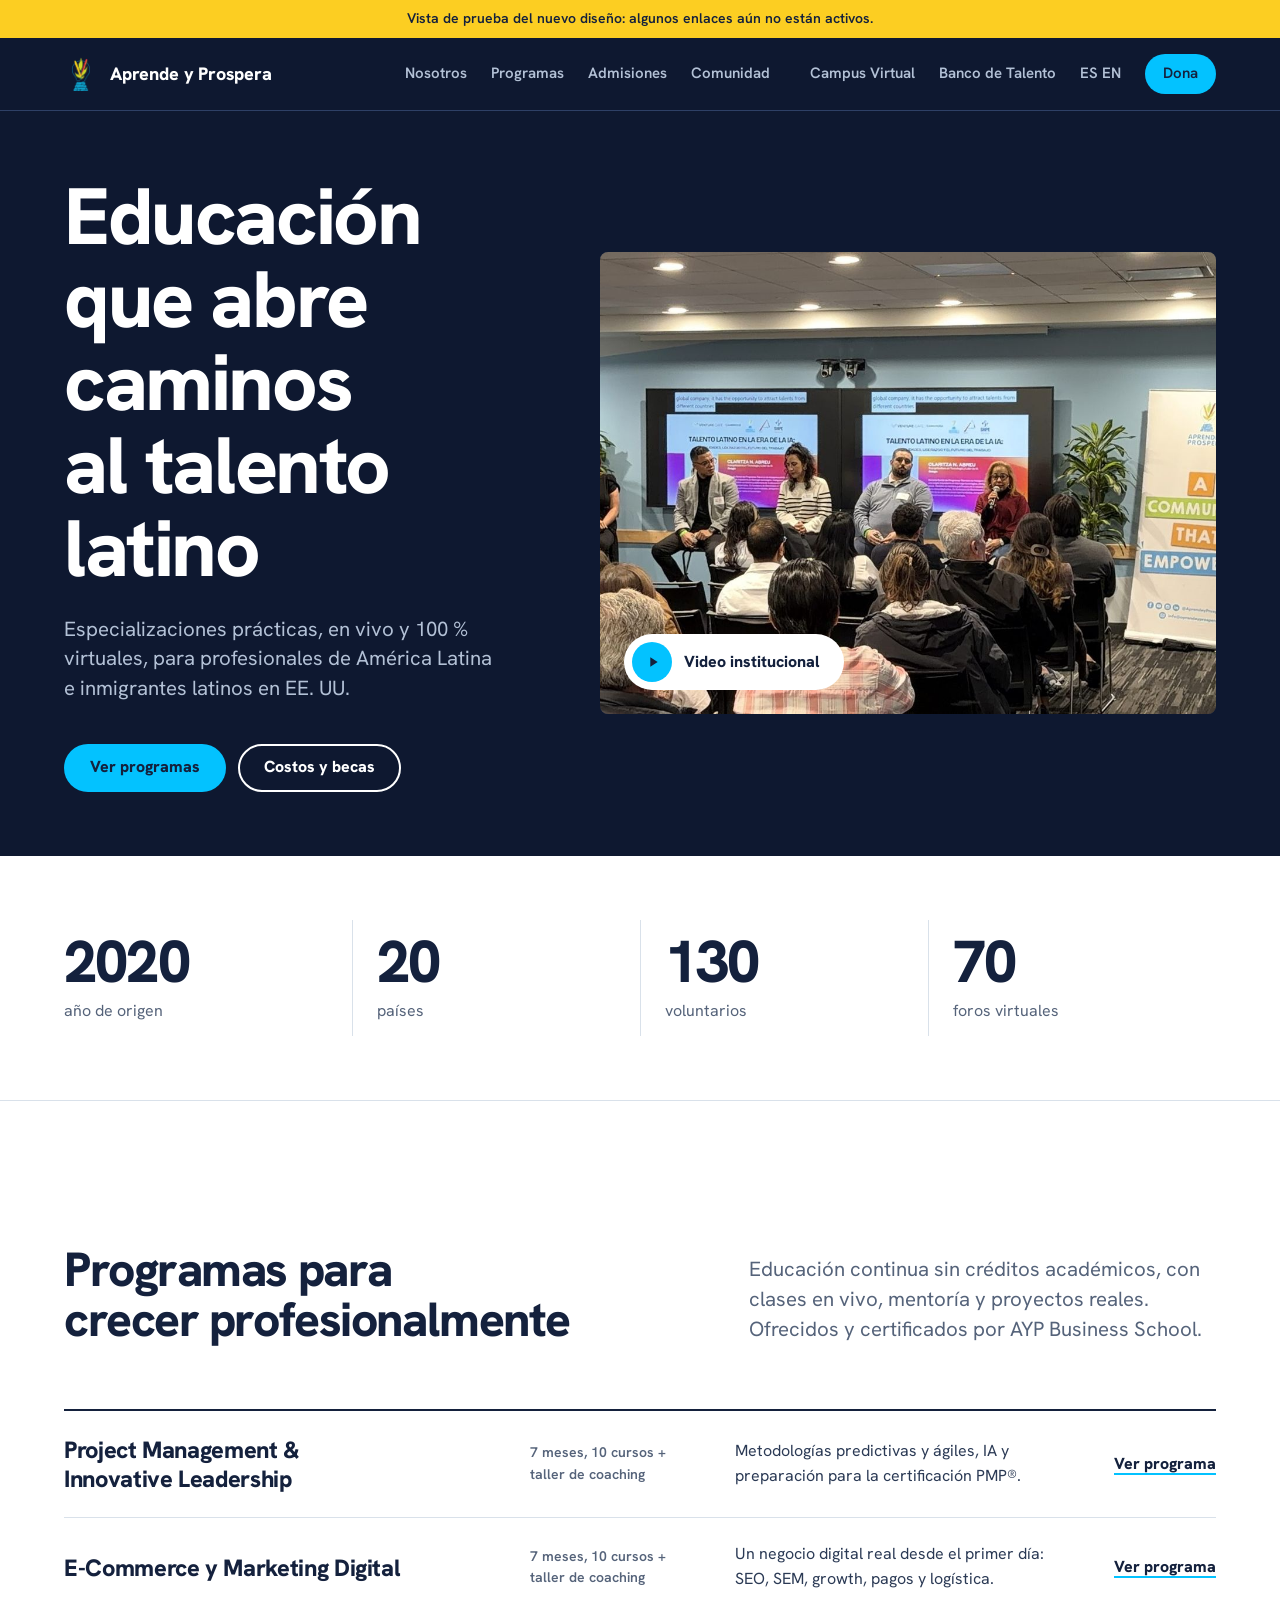
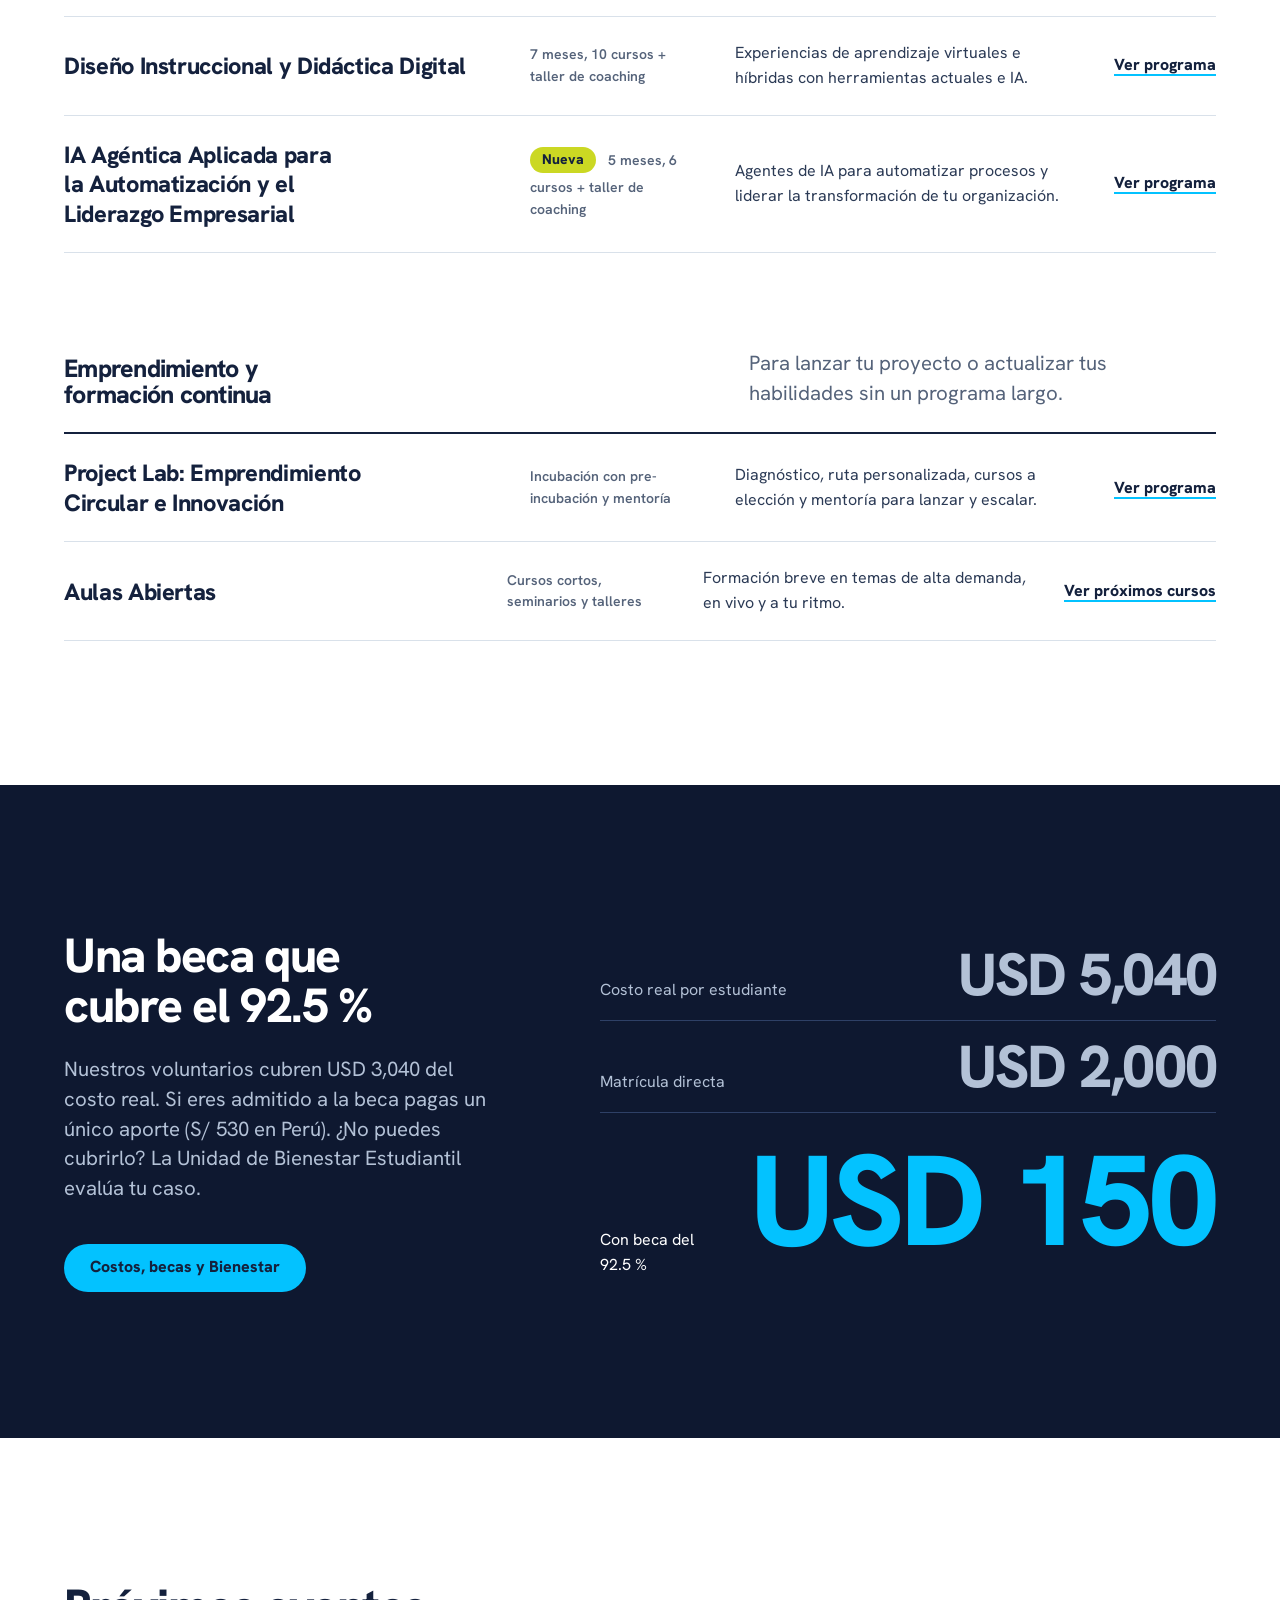
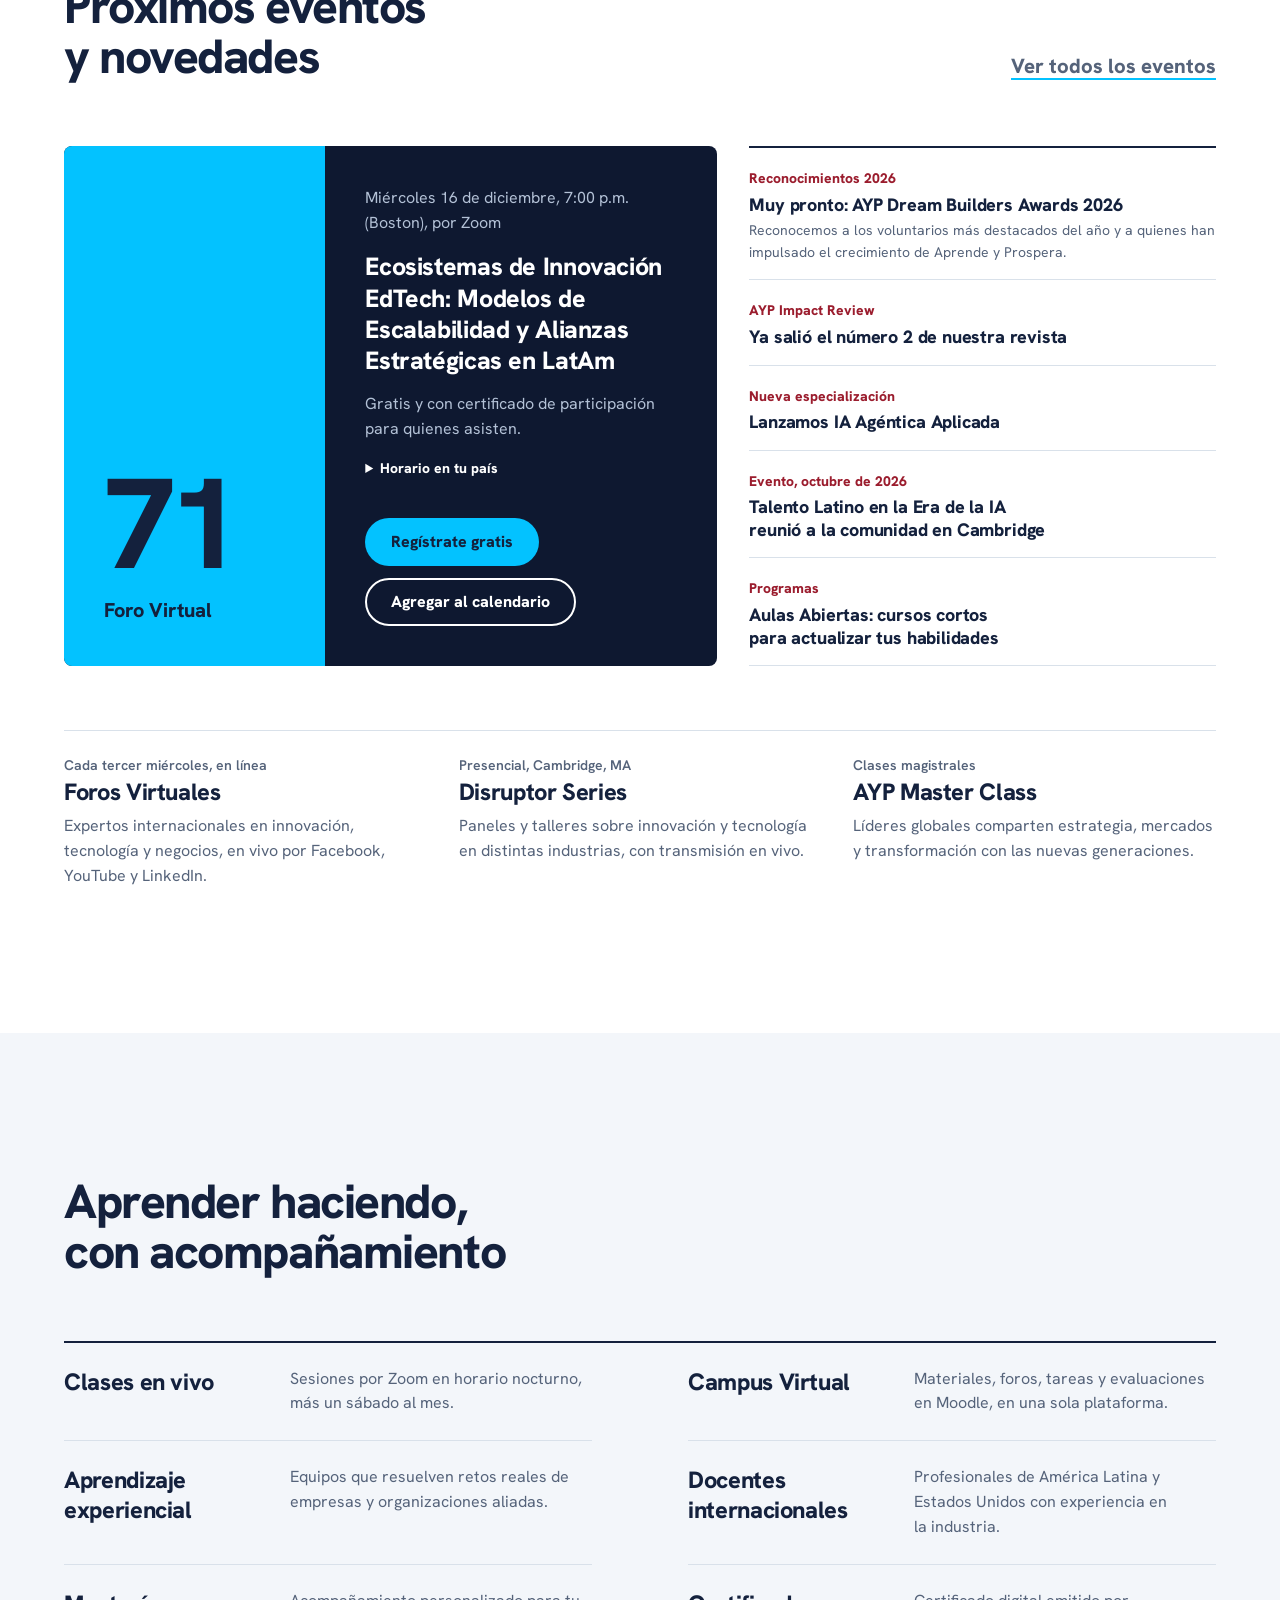
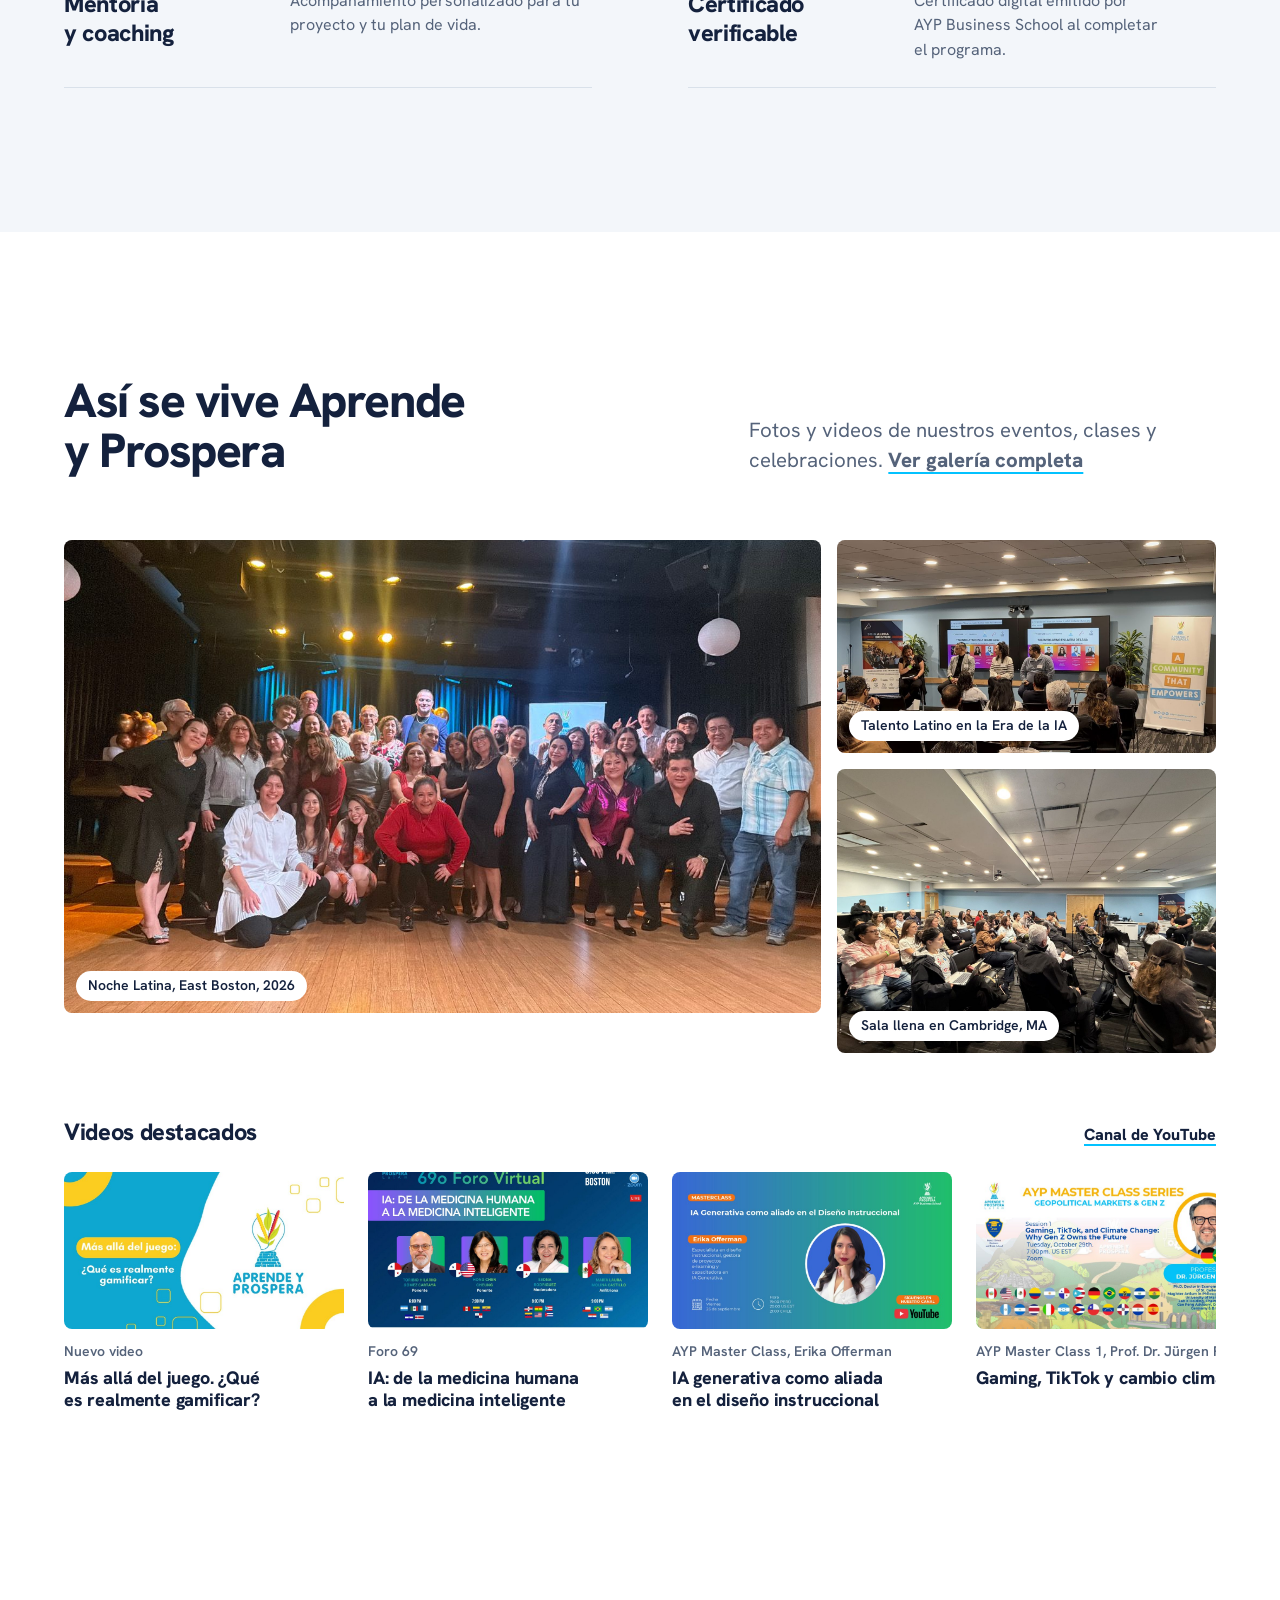
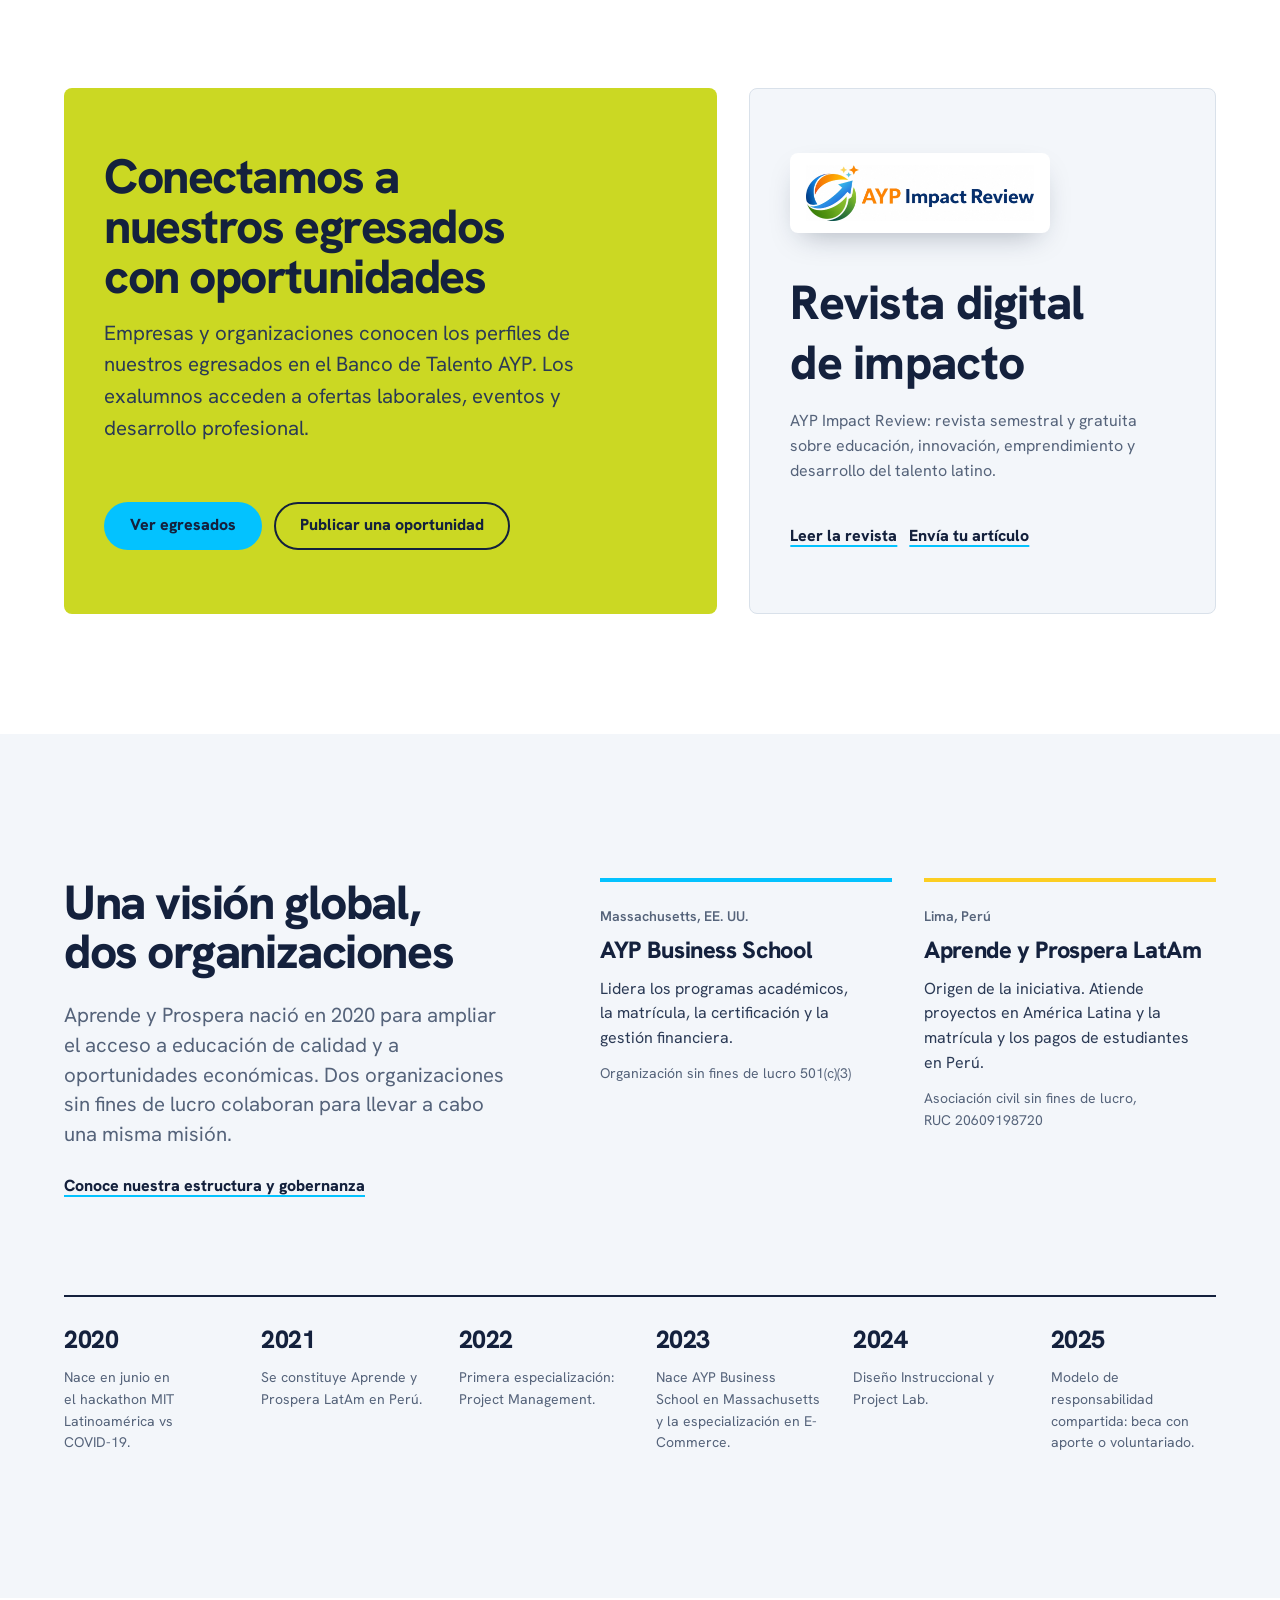
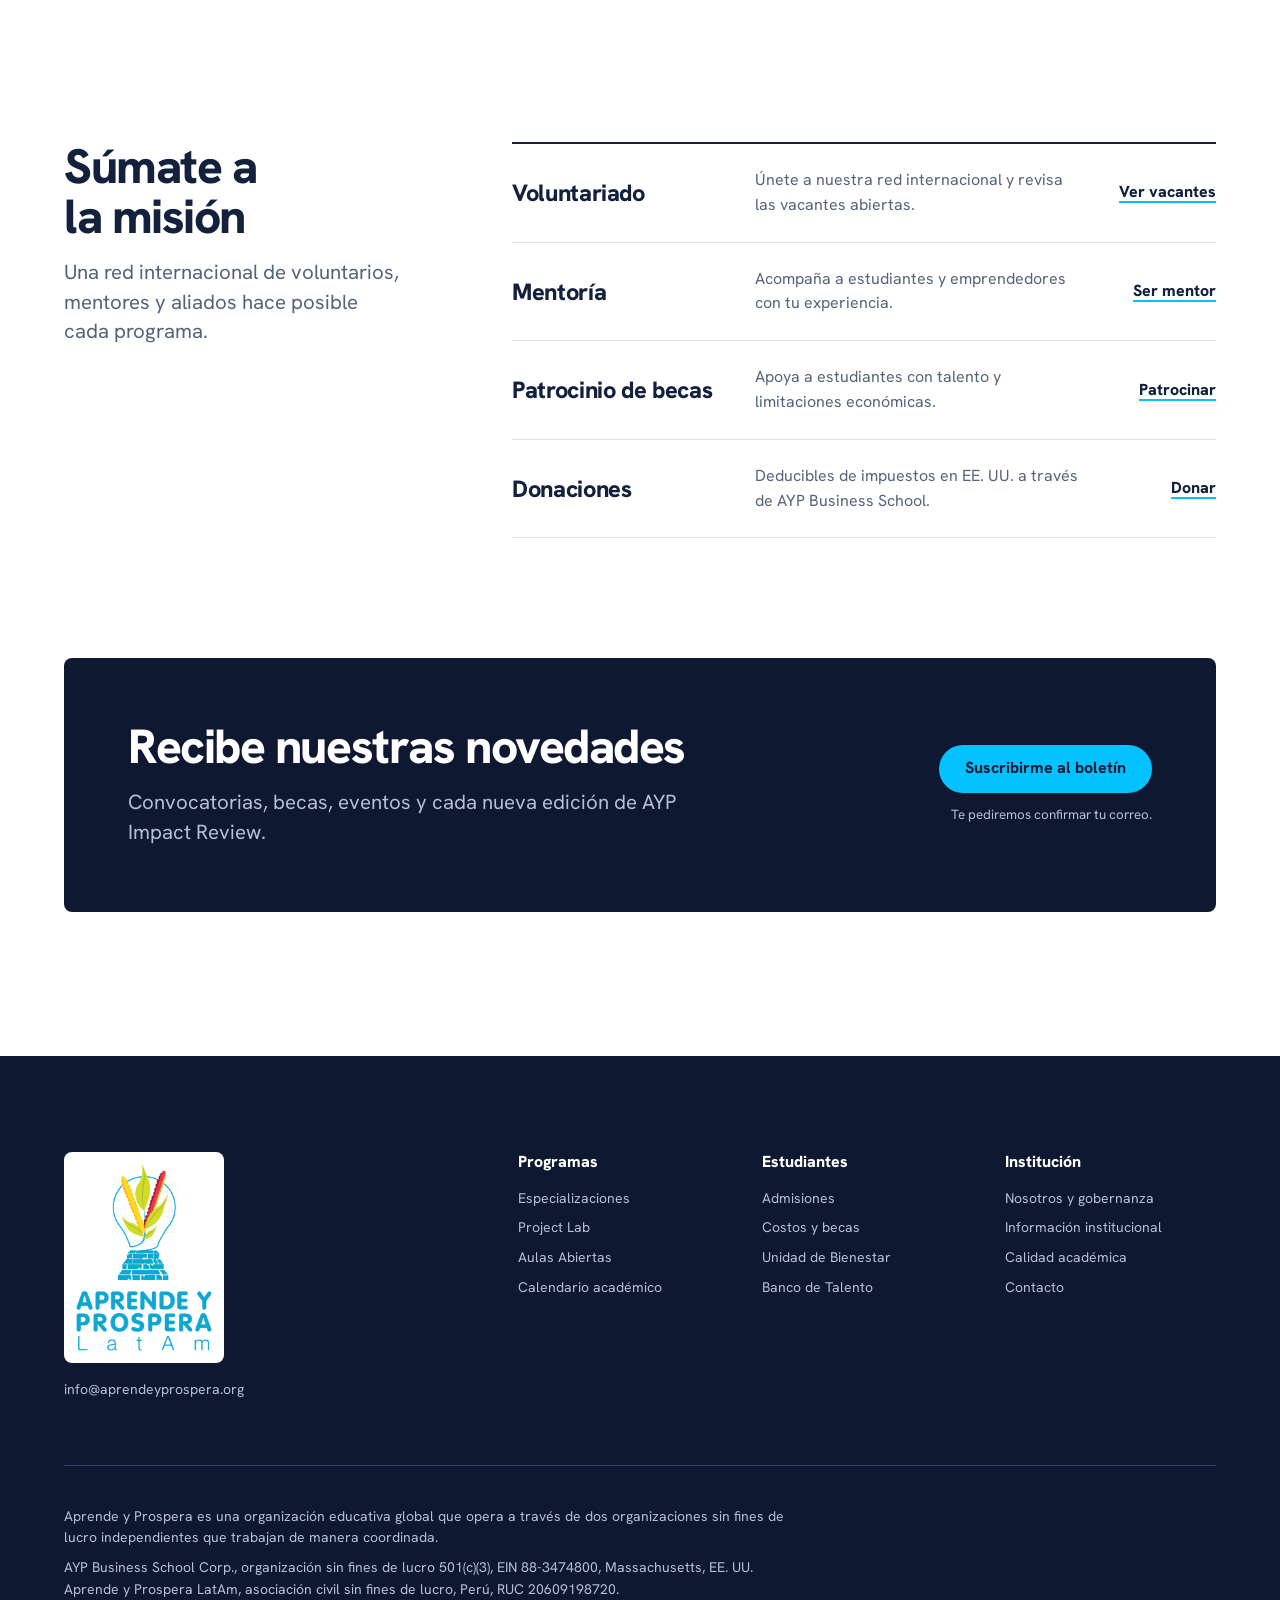
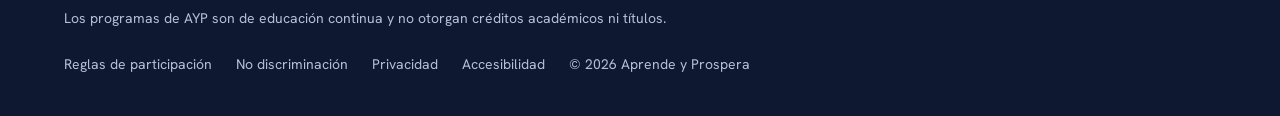
==== index.html @ 4d093533 "Agrega el EIN de AYP Business School Co-Authored-By: Claude Opus 5.5 <noreply@anthropic.com> Claude-" ====
<!doctype html>
<html lang="es">
<head>
<meta charset="utf-8">
<meta name="viewport" content="width=device-width, initial-scale=1">
<meta name="description" content="Aprende y Prospera forma a profesionales de América Latina e inmigrantes latinos en EE. UU. con especializaciones en vivo, 100 % virtuales y con becas.">
<title>Aprende y Prospera | Educación para el talento latino</title>
<link rel="preconnect" href="https://fonts.googleapis.com">
<link rel="preconnect" href="https://fonts.gstatic.com" crossorigin>
<link href="https://fonts.googleapis.com/css2?family=Hanken+Grotesk:wght@400;600;800&amp;display=swap" rel="stylesheet">
<style>
/* Hallmark · shape: Ledger (index-led, the offer as signature) · genre: modern-minimal · theme: brand · redesign: full
 * paper: #FFFFFF · accent: #03C2FF · display: Hanken Grotesk 800 · body: Hanken Grotesk · hero: Stage · nav: dense bar · footer: index columns (real sitemap) · signature: the price ladder, USD 5,040 to USD 150
 * axes: light/grotesk-heavy/chromatic-cyan · posture: ink hero, white body, one cyan signal · contrast: pass · fold: pass · v2.0.0 */
/* Hallmark · pre-emit critique: P4 H4 E4 S4 R3 V4 · weakest: R, many sections on a hub home; each takes a different composition */
/* Hallmark · waive 71: index rows set the title beside its meta, the measured gap is the row hairline · waive 49b: long link labels in the footer and cards wrap at 320px by design */
:root {
  --space-3xs: 2px; --space-2xs: 4px; --space-xs: 8px; --space-sm: 12px; --space-md: 16px; --space-lg: 24px; --space-xl: 40px; --space-2xl: 64px; --space-3xl: 96px; --space-4xl: 144px;
  --text-xs: 0.8125rem; --text-sm: 0.875rem; --text-md: 1rem; --text-lg: 1.25rem; --text-xl: 1.5625rem;
  --text-display-s: clamp(2.25rem, 4vw + 0.5rem, 3.75rem); --text-display: clamp(2.75rem, 5vw + 1rem, 5.25rem);
  --text-section: clamp(2rem, 2.5vw + 1rem, 3.5rem); --text-title: clamp(1.25rem, 0.75vw + 0.875rem, 1.625rem); --text-lead: clamp(1.125rem, 0.35vw + 1rem, 1.375rem);
  --text-huge: clamp(4.5rem, 10vw, 9.5rem);
  --ease-out: cubic-bezier(0.16, 1, 0.3, 1); --dur-micro: 120ms; --dur-short: 220ms;
  --container: 1440px; --gutter: 64px; --gap-columns: 32px; --section-gap-s: 120px; --section-gap: 144px; --section-gap-l: 176px;
  --z-sticky-nav: 300;
  --color-paper: #FFFFFF; --color-paper-2: #F3F6FA; --color-paper-3: #E6ECF3;
  --color-ink: #14213D; --color-ink-2: #2B3A55; --color-muted: #55637A;
  --color-rule: #D9E1EA;
  --color-night: #0E1830; --color-night-2: #1B2A4A; --color-night-text: #FFFFFF; --color-night-muted: #B3C1D6; --color-night-rule: #2E4066;
  --color-accent: #03C2FF; --color-accent-ink: #14213D; --color-focus: #14213D; --color-focus-night: #03C2FF;
  --color-yellow: #FCCE22; --color-lime: #CBD823; --color-wine: #9B1D2E;
  --font-display: "Hanken Grotesk", ui-sans-serif, system-ui, sans-serif; --font-body: "Hanken Grotesk", ui-sans-serif, system-ui, sans-serif;
  --display-weight: 800;
  --shadow-cover: 0 12px 30px -12px rgb(20 33 61 / 0.35);
  --radius-card: 8px; --radius-pill: 999px; --rule-hair: 1px;
  --tracking-display: -0.03em;
}
*, *::before, *::after { box-sizing: border-box; }
html, body { overflow-x: clip; }
html { scroll-padding-top: var(--space-3xl); scrollbar-color: var(--color-muted) var(--color-paper); }
::selection { background: var(--color-accent); color: var(--color-accent-ink); }
body { margin: 0; background: var(--color-paper); color: var(--color-ink); font-family: var(--font-body); font-size: var(--text-md); line-height: 1.55; -webkit-font-smoothing: antialiased; }
:focus-visible { outline: 2px solid var(--color-focus); outline-offset: 3px; }
.night :focus-visible { outline-color: var(--color-focus-night); }
a { color: inherit; text-decoration-thickness: 1px; text-underline-offset: 0.18em; }
h1, h2, h3 { margin: 0; font-family: var(--font-display); font-weight: var(--display-weight); letter-spacing: var(--tracking-display); line-height: 1.04; overflow-wrap: break-word; min-width: 0; text-wrap: balance; }
h1 { font-size: var(--text-display); max-width: 14ch; }
h2 { font-size: var(--text-section); max-width: 22ch; }
h3 { font-size: var(--text-title); line-height: 1.25; letter-spacing: -0.015em; }
p { margin: 0; text-wrap: pretty; }
.lead { font-size: var(--text-lead); line-height: 1.45; max-width: 52ch; color: var(--color-muted); }
img { max-width: 100%; height: auto; display: block; }
.container { width: 100%; max-width: var(--container); margin-inline: auto; padding-inline: var(--gutter); }
.num { font-variant-numeric: tabular-nums; }
.visually-hidden { position: absolute; width: 1px; height: 1px; overflow: hidden; clip-path: inset(50%); white-space: nowrap; }
.night { background: var(--color-night); color: var(--color-night-text); }
.night .lead, .night .muted { color: var(--color-night-muted); }
.muted { color: var(--color-muted); }

/* Controls: one primary style, one secondary, eight states */
.btn { display: inline-flex; align-items: center; justify-content: center; min-height: 48px; padding: 0 var(--space-lg); border-radius: var(--radius-pill); font-weight: 800; font-size: var(--text-md); text-decoration: none; white-space: nowrap; border: 2px solid transparent; cursor: pointer; transition: background-color var(--dur-micro) var(--ease-out), color var(--dur-micro) var(--ease-out), border-color var(--dur-micro) var(--ease-out), transform var(--dur-micro) var(--ease-out); }
.btn-primary { background: var(--color-accent); color: var(--color-accent-ink); }
.btn-primary:hover { background: var(--color-paper); }
.btn-primary:active { transform: translateY(1px); }
.btn-secondary { border-color: currentColor; color: inherit; background: transparent; }
.btn-secondary:hover { background: var(--color-ink); color: var(--color-paper); border-color: var(--color-ink); }
.night .btn-secondary:hover { background: var(--color-paper); color: var(--color-ink); border-color: var(--color-paper); }
.btn-secondary:active { transform: translateY(1px); }
.btn[aria-disabled="true"], .btn:disabled { opacity: 0.45; pointer-events: none; }
.light .btn-primary:hover, .paper .btn-primary:hover { background: var(--color-ink); color: var(--color-paper); }
.link { font-weight: 800; text-decoration: underline; text-decoration-color: var(--color-accent); text-decoration-thickness: 2px; text-underline-offset: 0.25em; transition: text-decoration-color var(--dur-micro) var(--ease-out); }
.link:hover { text-decoration-color: currentColor; }
.actions { display: flex; flex-wrap: wrap; gap: var(--space-sm); }

/* Top strip and nav */
.strip { background: var(--color-yellow); color: var(--color-ink); text-align: center; font-size: var(--text-sm); font-weight: 600; padding: var(--space-xs) var(--space-md); }
.nav { position: sticky; top: 0; z-index: var(--z-sticky-nav); background: var(--color-night); color: var(--color-night-text); border-bottom: var(--rule-hair) solid var(--color-night-rule); }
.nav .container { display: flex; align-items: center; gap: var(--space-xl); min-height: 72px; }
.brand { display: flex; align-items: center; gap: var(--space-sm); text-decoration: none; font-weight: 800; font-size: 1.125rem; letter-spacing: -0.01em; }
.brand img { width: 34px; height: 34px; object-fit: contain; }
.nav-links { display: flex; gap: var(--space-lg); margin-left: auto; }
.nav-links a, .nav-util a, .nav-util span { text-decoration: none; font-weight: 600; font-size: 0.9375rem; color: var(--color-night-muted); padding: var(--space-xs) 0; transition: color var(--dur-micro) var(--ease-out); }
.nav-links a:hover, .nav-util a:hover { color: var(--color-night-text); }
.nav-util { display: flex; align-items: center; gap: var(--space-lg); }
.nav-util .lang { color: var(--color-night-text); }
.nav-util .lang span { color: var(--color-night-muted); }
.nav-util a.btn-primary, .nav-util a.btn-primary:hover { color: var(--color-accent-ink); }
.nav-util a.btn-primary:hover { background: var(--color-paper); }
.nav .btn { min-height: 40px; padding: 0 var(--space-md); font-size: 0.9375rem; }
.menu { display: none; margin-left: auto; }
.menu summary { list-style: none; cursor: pointer; font-weight: 800; padding: var(--space-xs) var(--space-md); border: 2px solid var(--color-night-rule); border-radius: var(--radius-pill); }
.menu summary::-webkit-details-marker { display: none; }
.menu[open] .menu-panel { display: grid; }
.menu-panel { display: none; position: absolute; left: 0; right: 0; top: 100%; background: var(--color-night); color: var(--color-night-text); padding: var(--space-lg) var(--gutter) var(--space-xl); gap: var(--space-md); border-bottom: var(--rule-hair) solid var(--color-night-rule); }
.menu-panel a { color: var(--color-night-text); text-decoration: none; font-weight: 800; font-size: var(--text-lg); }

/* Hero: Stage on the night paper */
.hero { padding-block: var(--space-2xl); }
.hero-grid { display: grid; grid-template-columns: minmax(0, 5fr) minmax(0, 7fr); gap: var(--space-3xl); align-items: center; min-height: min(600px, calc(100dvh - 190px)); }
.hero h1 { color: var(--color-night-text); }
.hero .lead { margin-top: var(--space-lg); }
.hero .actions { margin-top: var(--space-xl); }
.hero-visual { position: relative; display: block; aspect-ratio: 4 / 3; max-height: 560px; width: 100%; color: var(--color-night-text); border-radius: var(--radius-card); overflow: hidden; text-decoration: none; background: var(--color-night-2); }
.hero-visual img { position: absolute; inset: 0; width: 100%; height: 100%; object-fit: cover; transition: transform var(--dur-short) var(--ease-out); }
.hero-visual:hover img { transform: scale(1.02); }
.hero-visual .play { position: absolute; left: var(--space-lg); bottom: var(--space-lg); display: flex; align-items: center; gap: var(--space-sm); background: var(--color-paper); color: var(--color-ink); border-radius: var(--radius-pill); padding: var(--space-xs) var(--space-lg) var(--space-xs) var(--space-xs); font-weight: 800; }
.hero-visual .play i { display: grid; place-items: center; width: 40px; height: 40px; border-radius: 50%; background: var(--color-accent); }
.hero-visual .play svg { width: 16px; height: 16px; fill: var(--color-ink); margin-left: var(--space-3xs); }

/* Figures */
.figures { padding-block: var(--space-2xl); border-bottom: var(--rule-hair) solid var(--color-rule); }
.figures ul { list-style: none; margin: 0; padding: 0; display: grid; grid-template-columns: repeat(4, minmax(0, 1fr)); }
.figures li { padding: var(--space-sm) var(--space-lg); border-left: var(--rule-hair) solid var(--color-rule); }
.figures li:first-child { border-left: 0; padding-left: 0; }
.figures b { font-variant-numeric: tabular-nums; display: block; font-size: var(--text-display-s); font-weight: 800; letter-spacing: var(--tracking-display); line-height: 1; }
.figures span { display: block; margin-top: var(--space-xs); color: var(--color-muted); font-size: var(--text-md); }

/* Section shell */
.section { padding-block: var(--section-gap); }
.section.tight { padding-block: var(--section-gap-s); }
.paper2 { background: var(--color-paper-2); }
.head { display: grid; grid-template-columns: minmax(0, 7fr) minmax(0, 5fr); gap: var(--gap-columns); align-items: end; margin-bottom: var(--space-2xl); }
.head .lead { justify-self: end; }
.head-solo { margin-bottom: var(--space-2xl); }
.head-solo .lead { margin-top: var(--space-md); }

/* Programs: Index */
.index { list-style: none; margin: 0; padding: 0; border-top: 2px solid var(--color-ink); }
.index li { display: grid; grid-template-columns: minmax(0, 5fr) minmax(0, 2fr) minmax(0, 4fr) auto; gap: var(--gap-columns); align-items: center; padding-block: var(--space-lg); border-bottom: var(--rule-hair) solid var(--color-rule); }
.index .meta { color: var(--color-muted); font-size: var(--text-sm); font-weight: 600; }
.index p { color: var(--color-ink-2); }
.tag { display: inline-block; margin-right: var(--space-xs); margin-bottom: var(--space-2xs); padding: var(--space-3xs) var(--space-sm); border-radius: var(--radius-pill); background: var(--color-lime); color: var(--color-ink); font-size: var(--text-sm); font-weight: 800; letter-spacing: 0; vertical-align: middle; }
.index-sub { margin-top: var(--space-3xl); margin-bottom: var(--space-lg); display: grid; grid-template-columns: minmax(0, 7fr) minmax(0, 5fr); gap: var(--gap-columns); align-items: end; }
.index-sub h2 { font-size: var(--text-xl); }
.index .go { justify-self: end; }

/* Signature: the price ladder */
.offer { display: grid; grid-template-columns: minmax(0, 5fr) minmax(0, 7fr); gap: var(--space-3xl); align-items: center; }
.offer .lead { margin-top: var(--space-lg); }
.ladder { list-style: none; margin: 0; padding: 0; }
.ladder li { display: grid; grid-template-columns: minmax(0, 1fr) auto; align-items: baseline; gap: var(--space-lg); padding-block: var(--space-md); border-bottom: var(--rule-hair) solid var(--color-night-rule); color: var(--color-night-muted); }
.ladder li b { font-size: var(--text-display-s); font-weight: 800; letter-spacing: var(--tracking-display); line-height: 1; color: var(--color-night-muted); }
.ladder li.win { border-bottom: 0; padding-top: var(--space-lg); color: var(--color-night-text); }
.ladder li.win b { font-size: var(--text-huge); color: var(--color-accent); }
.offer .actions { margin-top: var(--space-xl); }

/* Events and news: Split */
.split { display: grid; grid-template-columns: minmax(0, 7fr) minmax(0, 5fr); gap: var(--gap-columns); align-items: stretch; }
.forum { display: grid; grid-template-columns: minmax(0, 2fr) minmax(0, 3fr); background: var(--color-night); color: var(--color-night-text); border-radius: var(--radius-card); overflow: hidden; min-height: 440px; }
.forum-num { display: flex; flex-direction: column; justify-content: flex-end; padding: var(--space-xl); background: var(--color-accent); color: var(--color-ink); }
.forum-num b { font-variant-numeric: tabular-nums; font-size: var(--text-huge); line-height: 0.85; letter-spacing: -0.05em; font-weight: 800; }
.forum-num span { margin-top: var(--space-md); font-weight: 800; font-size: var(--text-lg); }
.forum-body { padding: var(--space-xl); display: flex; flex-direction: column; gap: var(--space-md); }
.forum-body h3 { font-size: var(--text-xl); }
.forum-body .actions { margin-top: auto; padding-top: var(--space-md); }
.forum details { color: var(--color-night-muted); font-size: var(--text-sm); }
.forum summary { cursor: pointer; font-weight: 800; color: var(--color-night-text); }
.forum details ul { margin: var(--space-xs) 0 0; padding-left: var(--space-md); line-height: 1.7; }
.news { list-style: none; margin: 0; padding: 0; border-top: 2px solid var(--color-ink); }
.news li { padding-block: var(--space-md); border-bottom: var(--rule-hair) solid var(--color-rule); }
.news .kind { font-size: var(--text-sm); font-weight: 800; color: var(--color-wine); }
.news h3 { font-size: 1.125rem; margin-top: var(--space-2xs); letter-spacing: -0.01em; }
.news h3 a { text-decoration: none; }
.news h3 a:hover { text-decoration: underline; }
.news p { margin-top: var(--space-2xs); color: var(--color-muted); font-size: var(--text-sm); }
.formats { display: grid; grid-template-columns: repeat(3, minmax(0, 1fr)); gap: var(--gap-columns); margin-top: var(--space-2xl); padding-top: var(--space-lg); border-top: var(--rule-hair) solid var(--color-rule); }
.formats p { color: var(--color-muted); margin-top: var(--space-xs); }
.formats small { display: block; font-size: var(--text-sm); font-weight: 600; color: var(--color-muted); }

/* Model: two-column rows */
.rows2 { display: grid; grid-template-columns: repeat(2, minmax(0, 1fr)); column-gap: var(--space-3xl); border-top: 2px solid var(--color-ink); }
.rows2 div { display: grid; grid-template-columns: minmax(0, 2fr) minmax(0, 3fr); gap: var(--space-lg); padding-block: var(--space-lg); border-bottom: var(--rule-hair) solid var(--color-rule); }
.rows2 p { color: var(--color-muted); }

/* Community: Showcase plus rail */
.show { display: grid; grid-template-columns: minmax(0, 8fr) minmax(0, 4fr); gap: var(--space-md); }
.show figure { margin: 0; position: relative; border-radius: var(--radius-card); overflow: hidden; }
.show figure img { width: 100%; height: 100%; object-fit: cover; }
.show .big { grid-row: span 2; aspect-ratio: 16 / 10; }
.show figcaption { position: absolute; left: var(--space-sm); bottom: var(--space-sm); background: var(--color-paper); color: var(--color-ink); font-size: var(--text-sm); font-weight: 600; padding: var(--space-2xs) var(--space-sm); border-radius: var(--radius-pill); }
.rail-head { display: flex; justify-content: space-between; align-items: baseline; gap: var(--space-lg); margin-top: var(--space-2xl); margin-bottom: var(--space-lg); }
.rail { list-style: none; margin: 0; padding: 0 0 var(--space-sm); display: grid; grid-auto-flow: column; grid-auto-columns: minmax(280px, 1fr); gap: var(--space-lg); overflow-x: auto; scroll-snap-type: x mandatory; }
.rail li { scroll-snap-align: start; }
.rail a { display: block; text-decoration: none; }
.rail .thumb { display: block; position: relative; aspect-ratio: 16 / 9; border-radius: var(--radius-card); overflow: hidden; background: var(--color-paper-3); }
.rail .thumb img { width: 100%; height: 100%; object-fit: cover; transition: transform var(--dur-short) var(--ease-out); }
.rail a:hover .thumb img { transform: scale(1.03); }
.rail small { display: block; margin-top: var(--space-sm); font-size: var(--text-sm); color: var(--color-muted); font-weight: 600; }
.rail h3 { font-size: 1.125rem; margin-top: var(--space-2xs); letter-spacing: -0.01em; }

/* Talent and review: Bento */
.bento { display: grid; grid-template-columns: minmax(0, 7fr) minmax(0, 5fr); gap: var(--gap-columns); }
.tile { border-radius: var(--radius-card); padding: var(--space-2xl) var(--space-xl); display: flex; flex-direction: column; gap: var(--space-md); min-height: 420px; }
.tile .actions { margin-top: auto; padding-top: var(--space-lg); }
.tile-talent { background: var(--color-lime); color: var(--color-ink); }
.tile-talent h2 { max-width: 16ch; }
.tile-talent p { color: var(--color-ink-2); max-width: 48ch; font-size: var(--text-lead); }
.tile-review { background: var(--color-paper-2); border: var(--rule-hair) solid var(--color-rule); }
.tile-review img { width: min(260px, 100%); background: var(--color-paper); border-radius: var(--radius-card); padding: var(--space-sm) var(--space-md); box-shadow: var(--shadow-cover); }
.tile-review > div { display: flex; flex-direction: column; gap: var(--space-md); flex: 1; margin-top: var(--space-lg); }
.tile-review h3 { font-size: var(--text-section); }
.tile-review p { color: var(--color-muted); }

/* Organizations and history */
.orgs { display: grid; grid-template-columns: minmax(0, 5fr) minmax(0, 7fr); gap: var(--space-3xl); align-items: start; }
.orgs .lead { margin-top: var(--space-lg); }
.orgs .link { display: inline-block; margin-top: var(--space-lg); }
.org-pair { display: grid; grid-template-columns: repeat(2, minmax(0, 1fr)); gap: var(--gap-columns); }
.org { border-top: 4px solid var(--color-accent); padding-top: var(--space-lg); }
.org + .org { border-top-color: var(--color-yellow); }
.org small { display: block; font-size: var(--text-sm); font-weight: 600; color: var(--color-muted); }
.org h3 { margin-top: var(--space-xs); }
.org p { margin-top: var(--space-sm); color: var(--color-ink-2); }
.org p.muted { color: var(--color-muted); font-size: var(--text-sm); }
.timeline { list-style: none; margin: var(--space-3xl) 0 0; padding: 0; display: grid; grid-template-columns: repeat(6, minmax(0, 1fr)); gap: var(--gap-columns); border-top: 2px solid var(--color-ink); }
.timeline li { padding-top: var(--space-lg); }
.timeline b { display: block; font-size: var(--text-xl); font-weight: 800; letter-spacing: -0.02em; }
.timeline p { margin-top: var(--space-xs); font-size: var(--text-sm); color: var(--color-muted); }

/* Join: rows plus close */
.join { display: grid; grid-template-columns: minmax(0, 4fr) minmax(0, 8fr); gap: var(--space-3xl); }
.join ul { list-style: none; margin: 0; padding: 0; border-top: 2px solid var(--color-ink); }
.join li a { display: grid; grid-template-columns: minmax(0, 4fr) minmax(0, 6fr) minmax(0, 2fr); gap: var(--space-lg); align-items: center; padding-block: var(--space-lg); border-bottom: var(--rule-hair) solid var(--color-rule); text-decoration: none; transition: background-color var(--dur-micro) var(--ease-out); }
.join li a:hover { background: var(--color-paper-2); }
.join li p { color: var(--color-muted); }
.join .cue { justify-self: end; font-weight: 800; text-decoration: underline; text-decoration-color: var(--color-accent); text-decoration-thickness: 2px; text-underline-offset: 0.25em; }
.close { margin-top: var(--section-gap-s); background: var(--color-night); color: var(--color-night-text); border-radius: var(--radius-card); padding: var(--space-2xl); display: grid; grid-template-columns: minmax(0, 7fr) minmax(0, 5fr); gap: var(--space-xl); align-items: center; }
.close .lead { margin-top: var(--space-md); }
.close .actions { justify-content: flex-end; }
.close small { display: block; margin-top: var(--space-sm); color: var(--color-night-muted); text-align: right; }

/* Footer */
.footer { background: var(--color-night); color: var(--color-night-muted); padding-block: var(--space-3xl) var(--space-xl); font-size: var(--text-sm); }
.footer-top { display: grid; grid-template-columns: minmax(0, 4fr) repeat(3, minmax(0, 2fr)); gap: var(--gap-columns); padding-bottom: var(--space-2xl); border-bottom: var(--rule-hair) solid var(--color-night-rule); }
.footer-top img { width: 160px; height: auto; background: var(--color-paper); border-radius: var(--radius-card); padding: var(--space-sm); }
.footer h3 { color: var(--color-night-text); font-size: var(--text-md); letter-spacing: 0; }
.footer ul { list-style: none; margin: var(--space-md) 0 0; padding: 0; display: grid; gap: var(--space-xs); }
.footer a { text-decoration: none; }
.footer a:hover { color: var(--color-night-text); text-decoration: underline; }
.legal { padding-top: var(--space-xl); display: grid; gap: var(--space-xs); max-width: 90ch; }
.legal-links { display: flex; flex-wrap: wrap; gap: var(--space-lg); margin-top: var(--space-md); }

@media (max-width: 75rem) {
  .nav-links, .nav-util { display: none; }
  .menu { display: block; }
}
@media (max-width: 60rem) {
  :root { --gutter: 24px; --section-gap-s: 80px; --section-gap: 96px; --section-gap-l: 120px; }
  .hero-grid, .offer, .split, .bento, .orgs, .join, .close, .head { grid-template-columns: minmax(0, 1fr); gap: var(--space-xl); }
  .hero-grid { min-height: 0; }
  .hero-visual { min-height: 0; }
  .head .lead { justify-self: start; }
  .index li { grid-template-columns: minmax(0, 1fr); gap: var(--space-xs); }
  .index .go { justify-self: start; }
  .figures ul { grid-template-columns: repeat(2, minmax(0, 1fr)); row-gap: var(--space-lg); }
  .figures li:nth-child(3) { border-left: 0; padding-left: 0; }
  .rows2 { grid-template-columns: minmax(0, 1fr); }
  .show { grid-template-columns: minmax(0, 1fr); }
  .show .big { grid-row: auto; }
  .timeline { grid-template-columns: repeat(2, minmax(0, 1fr)); }
  .formats { grid-template-columns: minmax(0, 1fr); }
  .footer-top { grid-template-columns: repeat(2, minmax(0, 1fr)); }
  .close .actions { justify-content: flex-start; }
  .close small { text-align: left; }
}
@media (max-width: 40rem) {
  :root { --gutter: 16px; --section-gap-s: 56px; --section-gap: 72px; --gap-columns: 16px; }
  .footer-top { grid-template-columns: minmax(0, 1fr); }
  .index-sub { grid-template-columns: minmax(0, 1fr); }
  .join .cue { justify-self: start; }
  .forum, .org-pair, .rows2 div, .join li a { grid-template-columns: minmax(0, 1fr); }
  .tile { padding: var(--space-xl) var(--space-lg); min-height: 0; }
  .close { padding: var(--space-xl) var(--space-lg); }
  .actions .btn { flex: 1 1 100%; }
}
@media (prefers-reduced-motion: reduce) {
  *, *::before, *::after { transition-duration: 0.01ms !important; animation-duration: 0.01ms !important; scroll-behavior: auto !important; }
}
</style>
<link rel="alternate" hreflang="es" href="index.html">
<link rel="alternate" hreflang="en" href="en/index.html">
</head>
<body>
<p class="strip">Vista de prueba del nuevo diseño: algunos enlaces aún no están activos.</p>

<header class="nav night">
  <div class="container">
    <a class="brand" href="index.html"><img src="mark.png" alt="" width="34" height="34">Aprende y Prospera</a>
    <nav class="nav-links" aria-label="Principal">
      <a href="nosotros.html">Nosotros</a>
      <a href="programas.html">Programas</a>
      <a href="admisiones.html">Admisiones</a>
      <a href="comunidad.html">Comunidad</a>
    </nav>
    <div class="nav-util">
      <a href="https://virtual.aprendeyprospera.org">Campus Virtual</a>
      <a href="https://bancodetalento-ayp.softr.app/">Banco de Talento</a>
      <p class="lang" aria-label="Idioma"><span aria-current="true">ES</span> <a href="en/index.html" lang="en" hreflang="en">EN</a></p>
      <a class="btn btn-primary" href="https://www.paypal.com/ncp/payment/AY6MTS8NQ4TKE">Dona</a>
    </div>
    <details class="menu">
      <summary>Menú</summary>
      <div class="menu-panel">
        <a href="en/index.html" lang="en" hreflang="en">English</a>
        <a href="nosotros.html">Nosotros</a>
        <a href="programas.html">Programas</a>
        <a href="admisiones.html">Admisiones</a>
        <a href="comunidad.html">Comunidad</a>
        <a href="https://virtual.aprendeyprospera.org">Campus Virtual</a>
        <a href="https://bancodetalento-ayp.softr.app/">Banco de Talento</a>
        <a href="https://www.paypal.com/ncp/payment/AY6MTS8NQ4TKE">Dona</a>
      </div>
    </details>
  </div>
</header>

<main>
<section class="hero night" aria-labelledby="hero-h">
  <div class="container hero-grid">
    <div>
      <h1 id="hero-h">Educación que abre caminos al talento latino</h1>
      <p class="lead">Especializaciones prácticas, en vivo y 100&nbsp;% virtuales, para profesionales de América Latina e inmigrantes latinos en EE.&nbsp;UU.</p>
      <div class="actions">
        <a class="btn btn-primary" href="programas.html">Ver programas</a>
        <a class="btn btn-secondary" href="admisiones.html#costos">Costos y becas</a>
      </div>
    </div>
    <a class="hero-visual" href="https://www.youtube.com/@aprendeyprosperalatam3778">
      <img src="fotos/hero-talento-latino-ia.jpg" alt="Panel Talento Latino en la Era de la IA en Venture Café, Cambridge, con el público de Aprende y Prospera" width="1200" height="900">
      <span class="play"><i aria-hidden="true"><svg viewBox="0 0 24 24"><path d="M8 5v14l11-7z"/></svg></i>Video institucional</span>
    </a>
  </div>
</section>

<section class="figures" aria-label="Aprende y Prospera en cifras">
  <div class="container">
    <ul>
      <li><b class="num">2020</b><span>año de origen</span></li>
      <li><b class="num">20</b><span>países</span></li>
      <li><b class="num">130</b><span>voluntarios</span></li>
      <li><b class="num">70</b><span>foros virtuales</span></li>
    </ul>
  </div>
</section>

<section class="section" id="programas" aria-labelledby="prog-h">
  <div class="container">
    <div class="head">
      <h2 id="prog-h">Programas para crecer profesionalmente</h2>
      <p class="lead">Educación continua sin créditos académicos, con clases en vivo, mentoría y proyectos reales. Ofrecidos y certificados por AYP Business School.</p>
    </div>
    <ul class="index">
      <li>
        <h3>Project Management &amp; Innovative Leadership</h3>
        <span class="meta">7 meses, 10 cursos + taller de coaching</span>
        <p>Metodologías predictivas y ágiles, IA y preparación para la certificación PMP®.</p>
        <a class="link go" href="programas.html#project-management">Ver programa</a>
      </li>
      <li>
        <h3>E-Commerce y Marketing Digital</h3>
        <span class="meta">7 meses, 10 cursos + taller de coaching</span>
        <p>Un negocio digital real desde el primer día: SEO, SEM, growth, pagos y logística.</p>
        <a class="link go" href="programas.html#ecommerce">Ver programa</a>
      </li>
      <li>
        <h3>Diseño Instruccional y Didáctica Digital</h3>
        <span class="meta">7 meses, 10 cursos + taller de coaching</span>
        <p>Experiencias de aprendizaje virtuales e híbridas con herramientas actuales e IA.</p>
        <a class="link go" href="programas.html#diseno-instruccional">Ver programa</a>
      </li>
      <li>
        <h3>IA Agéntica Aplicada para la Automatización y el Liderazgo Empresarial</h3>
        <span class="meta"><span class="tag">Nueva</span> 5 meses, 6 cursos + taller de coaching</span>
        <p>Agentes de IA para automatizar procesos y liderar la transformación de tu organización.</p>
        <a class="link go" href="programas.html#ia-agentica">Ver programa</a>
      </li>
    </ul>
    <div class="index-sub"><h2>Emprendimiento y formación continua</h2><p class="lead">Para lanzar tu proyecto o actualizar tus habilidades sin un programa largo.</p></div>
    <ul class="index">
      <li>
        <h3>Project Lab: Emprendimiento Circular e Innovación</h3>
        <span class="meta">Incubación con pre-incubación y mentoría</span>
        <p>Diagnóstico, ruta personalizada, cursos a elección y mentoría para lanzar y escalar.</p>
        <a class="link go" href="programas.html#project-lab">Ver programa</a>
      </li>
      <li>
        <h3>Aulas Abiertas</h3>
        <span class="meta">Cursos cortos, seminarios y talleres</span>
        <p>Formación breve en temas de alta demanda, en vivo y a tu ritmo.</p>
        <a class="link go" href="programas.html#aulas-abiertas">Ver próximos cursos</a>
      </li>
    </ul>
  </div>
</section>

<section class="section night" id="costos" aria-labelledby="cost-h">
  <div class="container offer">
    <div>
      <h2 id="cost-h">Una beca que cubre el 92.5&nbsp;%</h2>
      <p class="lead">Nuestros voluntarios cubren USD 3,040 del costo real. Si eres admitido a la beca pagas un único aporte (S/ 530 en Perú). ¿No puedes cubrirlo? La Unidad de Bienestar Estudiantil evalúa tu caso.</p>
      <div class="actions">
        <a class="btn btn-primary" href="admisiones.html#costos">Costos, becas y Bienestar</a>
      </div>
    </div>
    <ul class="ladder" aria-label="Costo de una especialización">
      <li><span>Costo real por estudiante</span><b class="num">USD 5,040</b></li>
      <li><span>Matrícula directa</span><b class="num">USD 2,000</b></li>
      <li class="win"><span>Con beca del 92.5&nbsp;%</span><b class="num">USD 150</b></li>
    </ul>
  </div>
</section>

<section class="section" id="eventos" aria-labelledby="ev-h">
  <div class="container">
    <div class="head">
      <h2 id="ev-h">Próximos eventos y novedades</h2>
      <p class="lead"><a class="link" href="comunidad.html#eventos">Ver todos los eventos</a></p>
    </div>
    <div class="split">
      <article class="forum night" aria-labelledby="f71">
        <div class="forum-num"><b class="num">71</b><span>Foro Virtual</span></div>
        <div class="forum-body">
          <p class="muted">Miércoles 16 de diciembre, 7:00 p.m. (Boston), por Zoom</p>
          <h3 id="f71">Ecosistemas de Innovación EdTech: Modelos de Escalabilidad y Alianzas Estratégicas en LatAm</h3>
          <p class="muted">Gratis y con certificado de participación para quienes asisten.</p>
          <details>
            <summary>Horario en tu país</summary>
            <ul>
              <li>6:00 p.m. México, Guatemala, Honduras, El Salvador y Costa Rica</li>
              <li>7:00 p.m. Perú, Colombia, Ecuador, Panamá, Cuba y EE. UU. Este</li>
              <li>8:00 p.m. República Dominicana, Puerto Rico, Bolivia y Venezuela</li>
              <li>9:00 p.m. Chile, Argentina, Brasil, Paraguay y Uruguay</li>
            </ul>
          </details>
          <div class="actions">
            <a class="btn btn-primary" href="https://forosayp.softr.app/foros-virtuales#registro" target="_blank" rel="noopener">Regístrate gratis</a>
            <a class="btn btn-secondary" href="https://calendar.google.com/calendar/render?action=TEMPLATE&amp;text=Foro+Virtual+71+%28Aprende+y+Prospera%29&amp;dates=20261217T000000Z%2F20261217T013000Z&amp;details=Ecosistemas+de+Innovaci%C3%B3n+EdTech%3A+Modelos+de+Escalabilidad+y+Alianzas+Estrat%C3%A9gicas+en+LatAm.+Registro%3A+https%3A%2F%2Fforosayp.softr.app%2Fforos-virtuales&amp;location=Zoom" target="_blank" rel="noopener">Agregar al calendario</a>
          </div>
        </div>
      </article>
      <ul class="news" aria-label="Novedades">
        <li><p class="kind">Reconocimientos 2026</p><h3>Muy pronto: AYP Dream Builders Awards 2026</h3><p>Reconocemos a los voluntarios más destacados del año y a quienes han impulsado el crecimiento de Aprende y Prospera.</p></li>
        <li><p class="kind">AYP Impact Review</p><h3><a href="https://ayp-business-school.github.io/ayp-impact-review/lector-n2.html">Ya salió el número 2 de nuestra revista</a></h3></li>
        <li><p class="kind">Nueva especialización</p><h3><a href="programas.html#ia-agentica">Lanzamos IA Agéntica Aplicada</a></h3></li>
        <li><p class="kind">Evento, octubre de 2026</p><h3><a href="comunidad.html#eventos-2026">Talento Latino en la Era de la IA reunió a la comunidad en Cambridge</a></h3></li>
        <li><p class="kind">Programas</p><h3><a href="programas.html#aulas-abiertas">Aulas Abiertas: cursos cortos para actualizar tus habilidades</a></h3></li>
      </ul>
    </div>
    <div class="formats">
      <div><small>Cada tercer miércoles, en línea</small><h3>Foros Virtuales</h3><p>Expertos internacionales en innovación, tecnología y negocios, en vivo por Facebook, YouTube y LinkedIn.</p></div>
      <div><small>Presencial, Cambridge, MA</small><h3>Disruptor Series</h3><p>Paneles y talleres sobre innovación y tecnología en distintas industrias, con transmisión en vivo.</p></div>
      <div><small>Clases magistrales</small><h3>AYP Master Class</h3><p>Líderes globales comparten estrategia, mercados y transformación con las nuevas generaciones.</p></div>
    </div>
  </div>
</section>

<section class="section paper2" id="modelo" aria-labelledby="mod-h">
  <div class="container">
    <div class="head-solo"><h2 id="mod-h">Aprender haciendo, con acompañamiento</h2></div>
    <div class="rows2">
      <div><h3>Clases en vivo</h3><p>Sesiones por Zoom en horario nocturno, más un sábado al mes.</p></div>
      <div><h3>Campus Virtual</h3><p>Materiales, foros, tareas y evaluaciones en Moodle, en una sola plataforma.</p></div>
      <div><h3>Aprendizaje experiencial</h3><p>Equipos que resuelven retos reales de empresas y organizaciones aliadas.</p></div>
      <div><h3>Docentes internacionales</h3><p>Profesionales de América Latina y Estados Unidos con experiencia en la industria.</p></div>
      <div><h3>Mentoría y coaching</h3><p>Acompañamiento personalizado para tu proyecto y tu plan de vida.</p></div>
      <div><h3>Certificado verificable</h3><p>Certificado digital emitido por AYP Business School al completar el programa.</p></div>
    </div>
  </div>
</section>

<section class="section" id="comunidad" aria-labelledby="com-h">
  <div class="container">
    <div class="head">
      <h2 id="com-h">Así se vive Aprende y Prospera</h2>
      <p class="lead">Fotos y videos de nuestros eventos, clases y celebraciones. <a class="link" href="comunidad.html#galeria">Ver galería completa</a></p>
    </div>
    <div class="show">
      <figure class="big"><img src="fotos/noche-latina-1.jpg" alt="Foto grupal de la comunidad de Aprende y Prospera en la Noche Latina, en ZUMIX" loading="lazy" width="1200" height="900"><figcaption>Noche Latina, East Boston, 2026</figcaption></figure>
      <figure><img src="fotos/talento-latino-ia-panel.jpg" alt="Panelistas de Talento Latino en la Era de la IA en Venture Café" loading="lazy" width="1200" height="800"><figcaption>Talento Latino en la Era de la IA</figcaption></figure>
      <figure><img src="fotos/talento-latino-ia-publico.jpg" alt="Sala llena en Cambridge, MA" loading="lazy" width="1200" height="800"><figcaption>Sala llena en Cambridge, MA</figcaption></figure>
    </div>
    <div class="rail-head"><h3>Videos destacados</h3><a class="link" href="https://www.youtube.com/@aprendeyprosperalatam3778">Canal de YouTube</a></div>
    <ul class="rail">
      <li><a href="https://youtu.be/j59_FJiQcCw"><span class="thumb"><img src="fotos/video-gamificar.jpg" alt="" loading="lazy"></span><small>Nuevo video</small><h3>Más allá del juego. ¿Qué es realmente gamificar?</h3></a></li>
      <li><a href="https://youtu.be/b_iaJjGS-BI"><span class="thumb"><img src="fotos/video-foro69.jpg" alt="" loading="lazy"></span><small>Foro 69</small><h3>IA: de la medicina humana a la medicina inteligente</h3></a></li>
      <li><a href="https://www.youtube.com/live/1nQIuruBWZk"><span class="thumb"><img src="fotos/video-masterclass-iagen.jpg" alt="" loading="lazy"></span><small>AYP Master Class, Erika Offerman</small><h3>IA generativa como aliada en el diseño instruccional</h3></a></li>
      <li><a href="https://www.youtube.com/live/OWSU6dnNVS8"><span class="thumb"><img src="fotos/video-masterclass1.jpg" alt="" loading="lazy"></span><small>AYP Master Class 1, Prof. Dr. Jürgen Paulus</small><h3>Gaming, TikTok y cambio climático</h3></a></li>
    </ul>
  </div>
</section>

<section class="section tight" id="talento" aria-label="Banco de Talento y AYP Impact Review">
  <div class="container bento">
    <div class="tile tile-talent">
      <h2>Conectamos a nuestros egresados con oportunidades</h2>
      <p>Empresas y organizaciones conocen los perfiles de nuestros egresados en el Banco de Talento AYP. Los exalumnos acceden a ofertas laborales, eventos y desarrollo profesional.</p>
      <div class="actions">
        <a class="btn btn-primary" href="https://bancodetalento-ayp.softr.app/">Ver egresados</a>
        <a class="btn btn-secondary" href="https://bancodetalento-ayp.softr.app/empresas">Publicar una oportunidad</a>
      </div>
    </div>
    <div class="tile tile-review">
      <img src="impact-review.png" alt="AYP Impact Review" loading="lazy" width="400" height="120">
      <div>
        <h3>Revista digital de impacto</h3>
        <p>AYP Impact Review: revista semestral y gratuita sobre educación, innovación, emprendimiento y desarrollo del talento latino.</p>
        <div class="actions" style="margin-top:auto">
          <a class="link" href="https://ayp-business-school.github.io/ayp-impact-review/">Leer la revista</a>
          <a class="link" href="comunidad.html#revista">Envía tu artículo</a>
        </div>
      </div>
    </div>
  </div>
</section>

<section class="section paper2" id="nosotros" aria-labelledby="org-h">
  <div class="container">
    <div class="orgs">
      <div>
        <h2 id="org-h">Una visión global, dos organizaciones</h2>
        <p class="lead">Aprende y Prospera nació en 2020 para ampliar el acceso a educación de calidad y a oportunidades económicas. Dos organizaciones sin fines de lucro colaboran para llevar a cabo una misma misión.</p>
        <a class="link" href="nosotros.html#organizaciones">Conoce nuestra estructura y gobernanza</a>
      </div>
      <div class="org-pair">
        <div class="org"><small>Massachusetts, EE. UU.</small><h3>AYP Business School</h3><p>Lidera los programas académicos, la matrícula, la certificación y la gestión financiera.</p><p class="muted">Organización sin fines de lucro 501(c)(3)</p></div>
        <div class="org"><small>Lima, Perú</small><h3>Aprende y Prospera LatAm</h3><p>Origen de la iniciativa. Atiende proyectos en América Latina y la matrícula y los pagos de estudiantes en Perú.</p><p class="muted">Asociación civil sin fines de lucro, RUC 20609198720</p></div>
      </div>
    </div>
    <ol class="timeline" aria-label="Nuestra historia">
      <li><b class="num">2020</b><p>Nace en junio en el hackathon MIT Latinoamérica vs COVID-19.</p></li>
      <li><b class="num">2021</b><p>Se constituye Aprende y Prospera LatAm en Perú.</p></li>
      <li><b class="num">2022</b><p>Primera especialización: Project Management.</p></li>
      <li><b class="num">2023</b><p>Nace AYP Business School en Massachusetts y la especialización en E-Commerce.</p></li>
      <li><b class="num">2024</b><p>Diseño Instruccional y Project Lab.</p></li>
      <li><b class="num">2025</b><p>Modelo de responsabilidad compartida: beca con aporte o voluntariado.</p></li>
    </ol>
  </div>
</section>

<section class="section" id="participa" aria-labelledby="join-h">
  <div class="container">
    <div class="join">
      <div><h2 id="join-h">Súmate a la misión</h2><p class="lead" style="margin-top:var(--space-md)">Una red internacional de voluntarios, mentores y aliados hace posible cada programa.</p></div>
      <ul>
        <li><a href="comunidad.html#voluntariado"><h3>Voluntariado</h3><p>Únete a nuestra red internacional y revisa las vacantes abiertas.</p><span class="cue">Ver vacantes</span></a></li>
        <li><a href="comunidad.html#mentoria"><h3>Mentoría</h3><p>Acompaña a estudiantes y emprendedores con tu experiencia.</p><span class="cue">Ser mentor</span></a></li>
        <li><a href="comunidad.html#patrocinio"><h3>Patrocinio de becas</h3><p>Apoya a estudiantes con talento y limitaciones económicas.</p><span class="cue">Patrocinar</span></a></li>
        <li><a href="comunidad.html#donaciones"><h3>Donaciones</h3><p>Deducibles de impuestos en EE. UU. a través de AYP Business School.</p><span class="cue">Donar</span></a></li>
      </ul>
    </div>
    <div class="close night" id="suscribete">
      <div>
        <h2>Recibe nuestras novedades</h2>
        <p class="lead">Convocatorias, becas, eventos y cada nueva edición de AYP Impact Review.</p>
      </div>
      <div>
        <div class="actions"><a class="btn btn-primary" href="https://8664065e.sibforms.com/serve/[base64]" target="_blank" rel="noopener">Suscribirme al boletín</a></div>
        <small>Te pediremos confirmar tu correo.</small>
      </div>
    </div>
  </div>
</section>
</main>

<footer class="footer night">
  <div class="container">
    <div class="footer-top">
      <div><img src="logo-latam.png" alt="Aprende y Prospera" width="160" height="80"><p style="margin-top:var(--space-md)"><a href="mailto:info@aprendeyprospera.org">info@aprendeyprospera.org</a></p></div>
      <div><h3>Programas</h3><ul><li><a href="programas.html">Especializaciones</a></li><li><a href="programas.html#project-lab">Project Lab</a></li><li><a href="programas.html#aulas-abiertas">Aulas Abiertas</a></li><li><a href="admisiones.html#calendario">Calendario académico</a></li></ul></div>
      <div><h3>Estudiantes</h3><ul><li><a href="admisiones.html">Admisiones</a></li><li><a href="admisiones.html#costos">Costos y becas</a></li><li><a href="admisiones.html#bienestar">Unidad de Bienestar</a></li><li><a href="https://bancodetalento-ayp.softr.app/">Banco de Talento</a></li></ul></div>
      <div><h3>Institución</h3><ul><li><a href="nosotros.html">Nosotros y gobernanza</a></li><li><a href="institucional.html">Información institucional</a></li><li><a href="institucional.html#calidad">Calidad académica</a></li><li><a href="institucional.html#contacto">Contacto</a></li></ul></div>
    </div>
    <div class="legal">
      <p>Aprende y Prospera es una organización educativa global que opera a través de dos organizaciones sin fines de lucro independientes que trabajan de manera coordinada.</p>
      <p>AYP Business School Corp., organización sin fines de lucro 501(c)(3), EIN 88-3474800, Massachusetts, EE. UU. Aprende y Prospera LatAm, asociación civil sin fines de lucro, Perú, RUC 20609198720.</p>
      <p>Los programas de AYP son de educación continua y no otorgan créditos académicos ni títulos.</p>
      <div class="legal-links"><a href="institucional.html#reglas">Reglas de participación</a><a href="institucional.html#no-discriminacion">No discriminación</a><a href="institucional.html#privacidad">Privacidad</a><a href="institucional.html#accesibilidad">Accesibilidad</a><span>© 2026 Aprende y Prospera</span></div>
    </div>
  </div>
</footer>
</body>
</html>
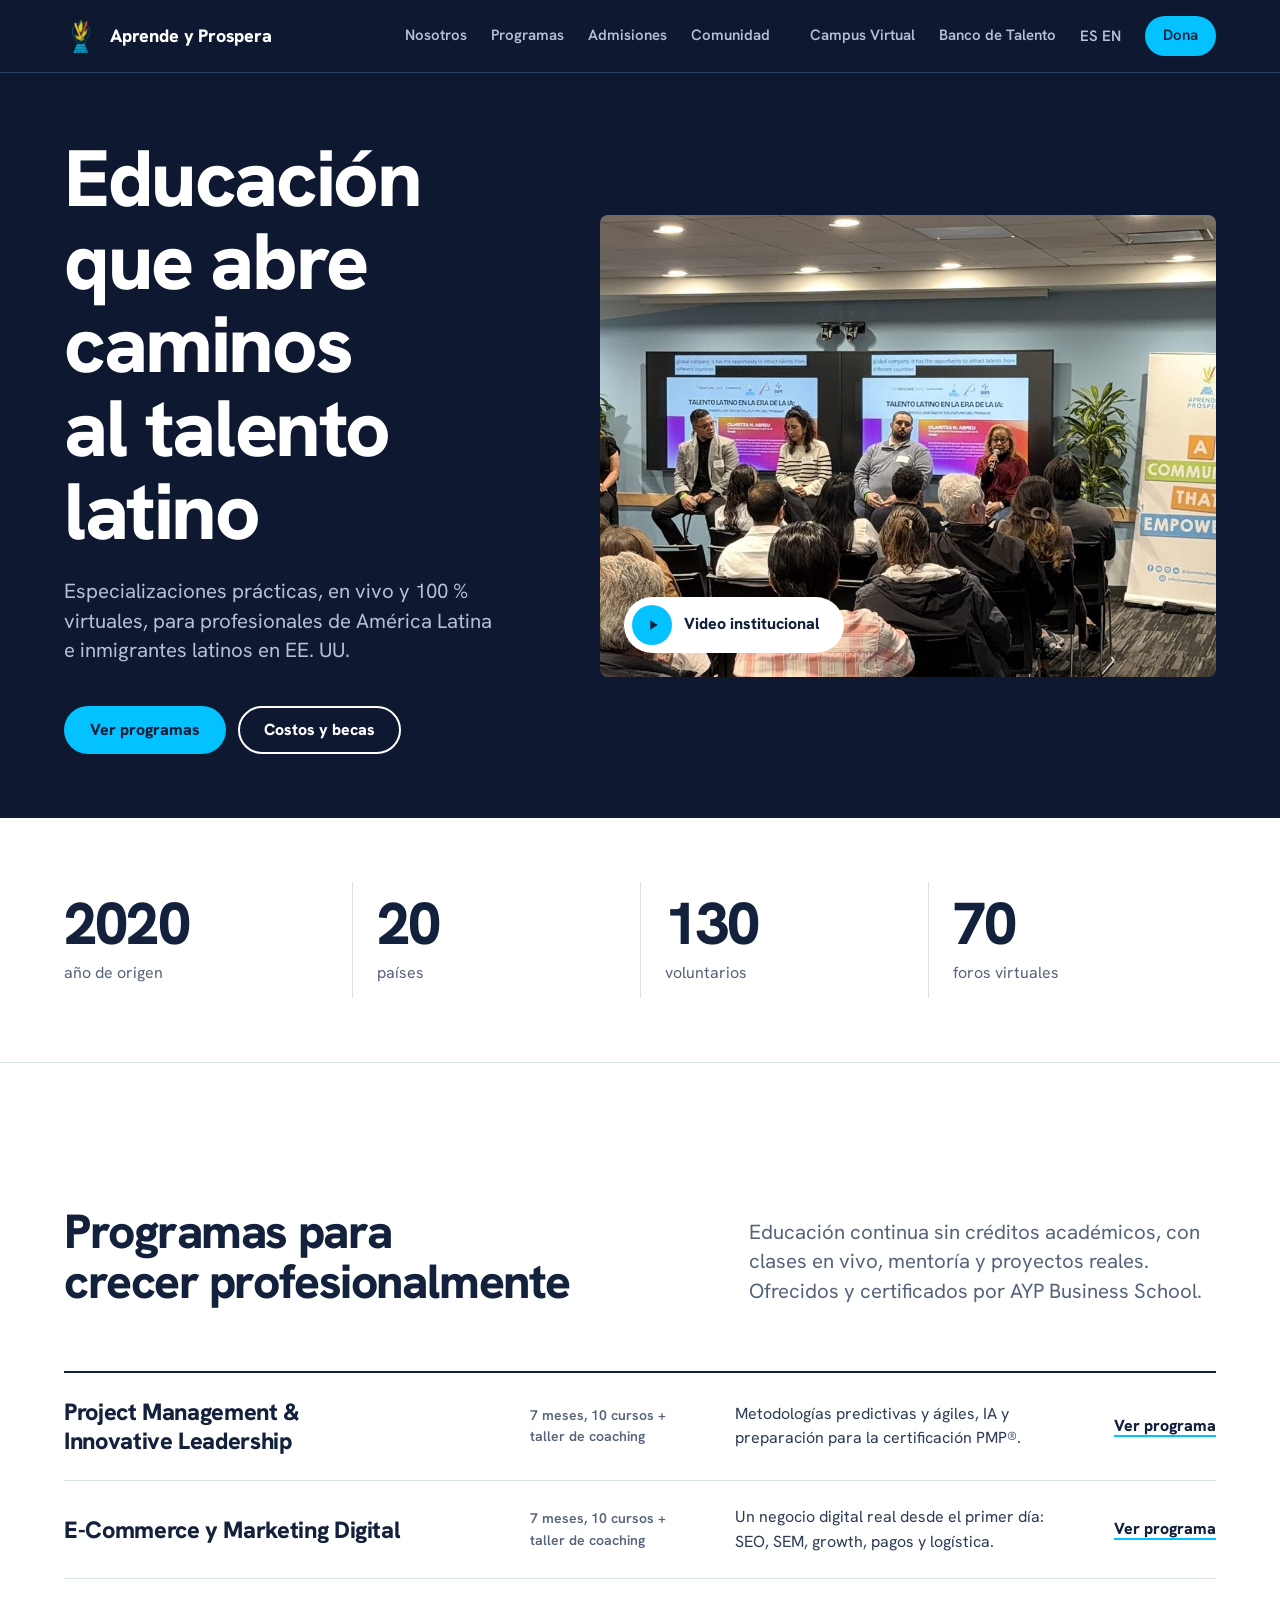
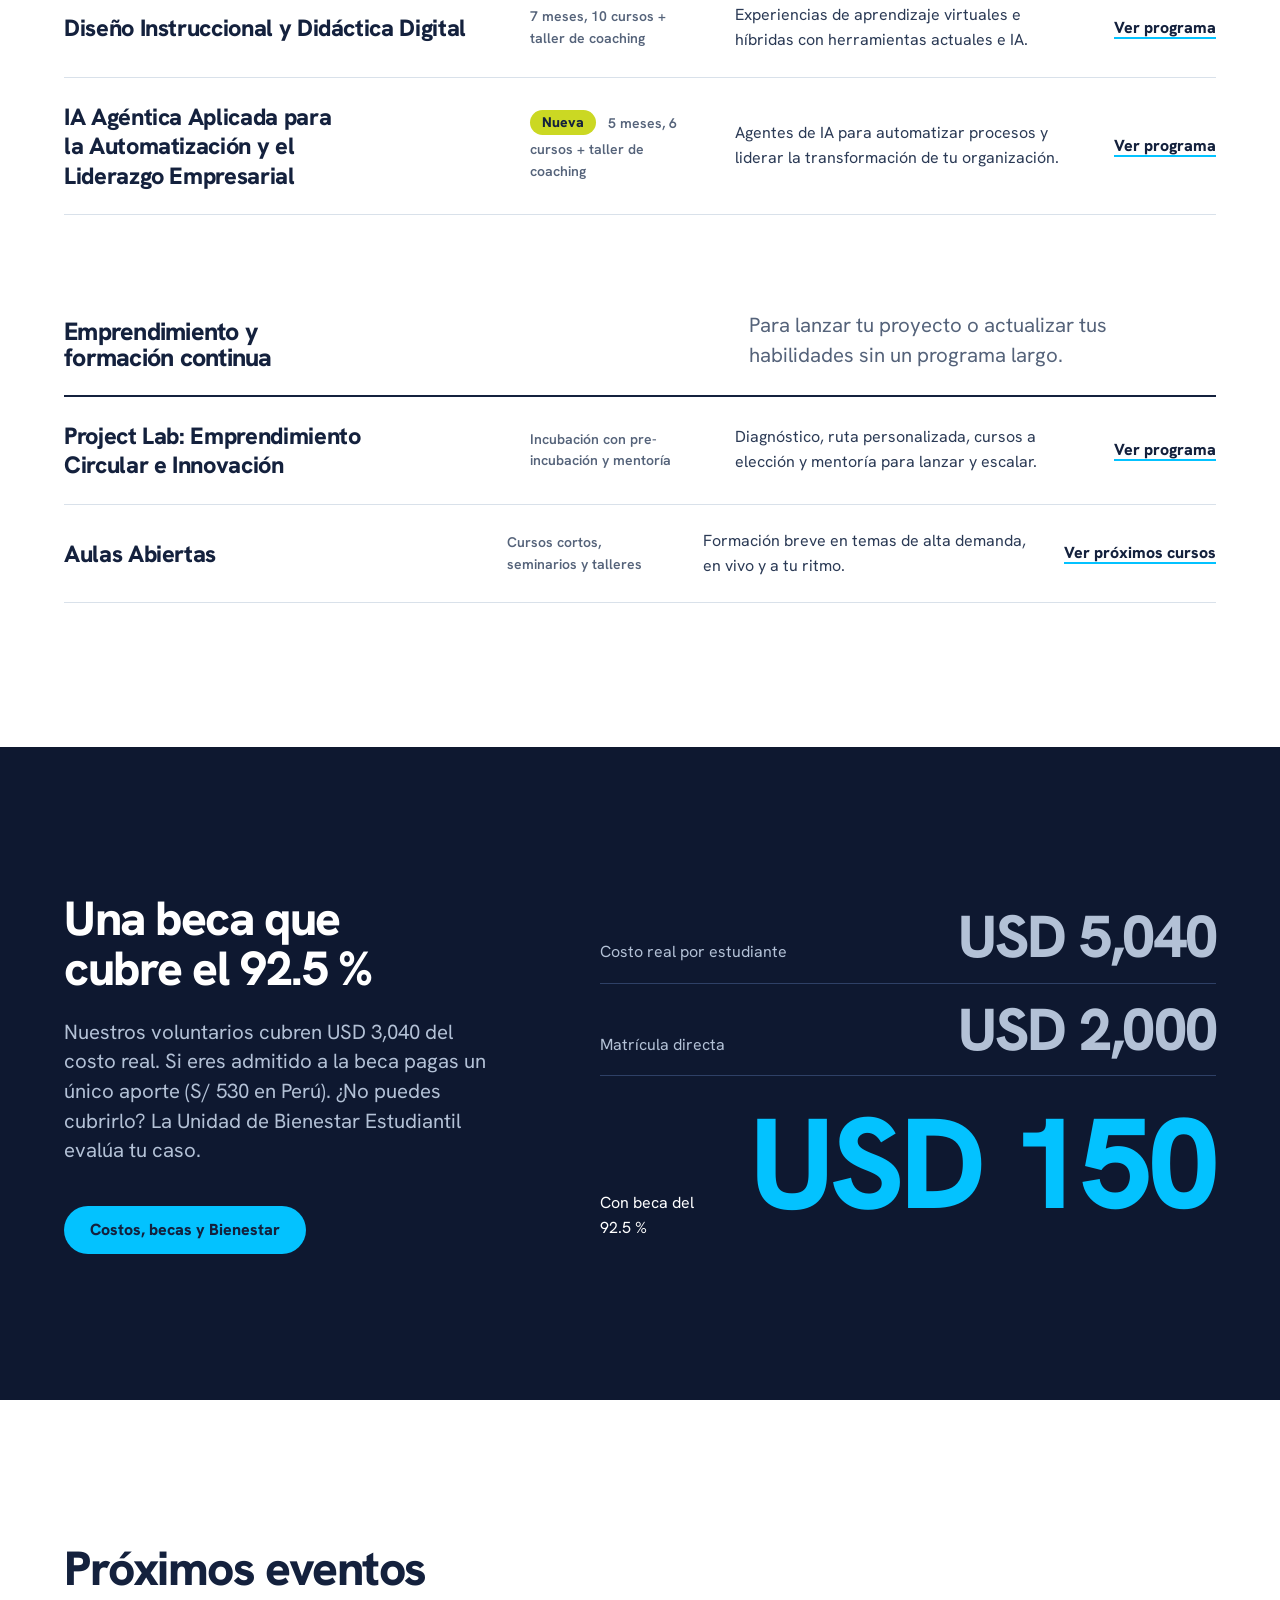
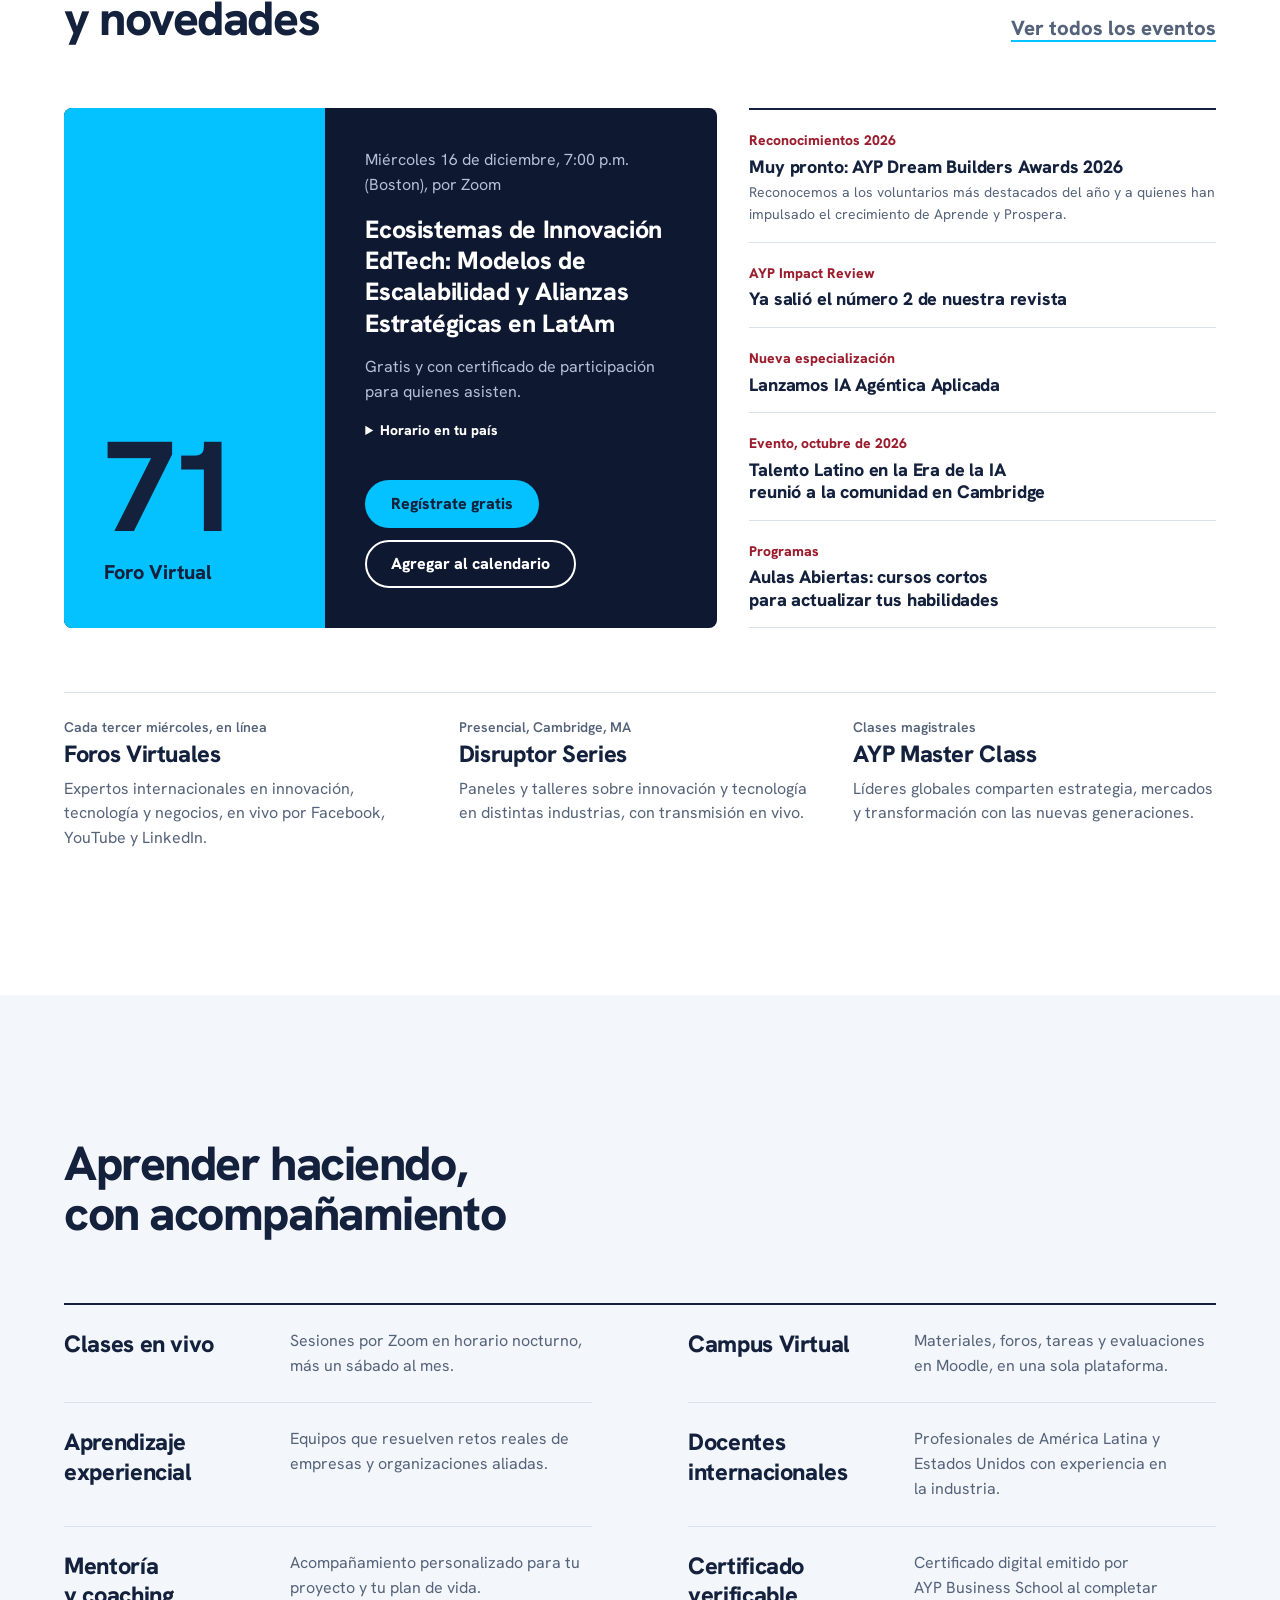
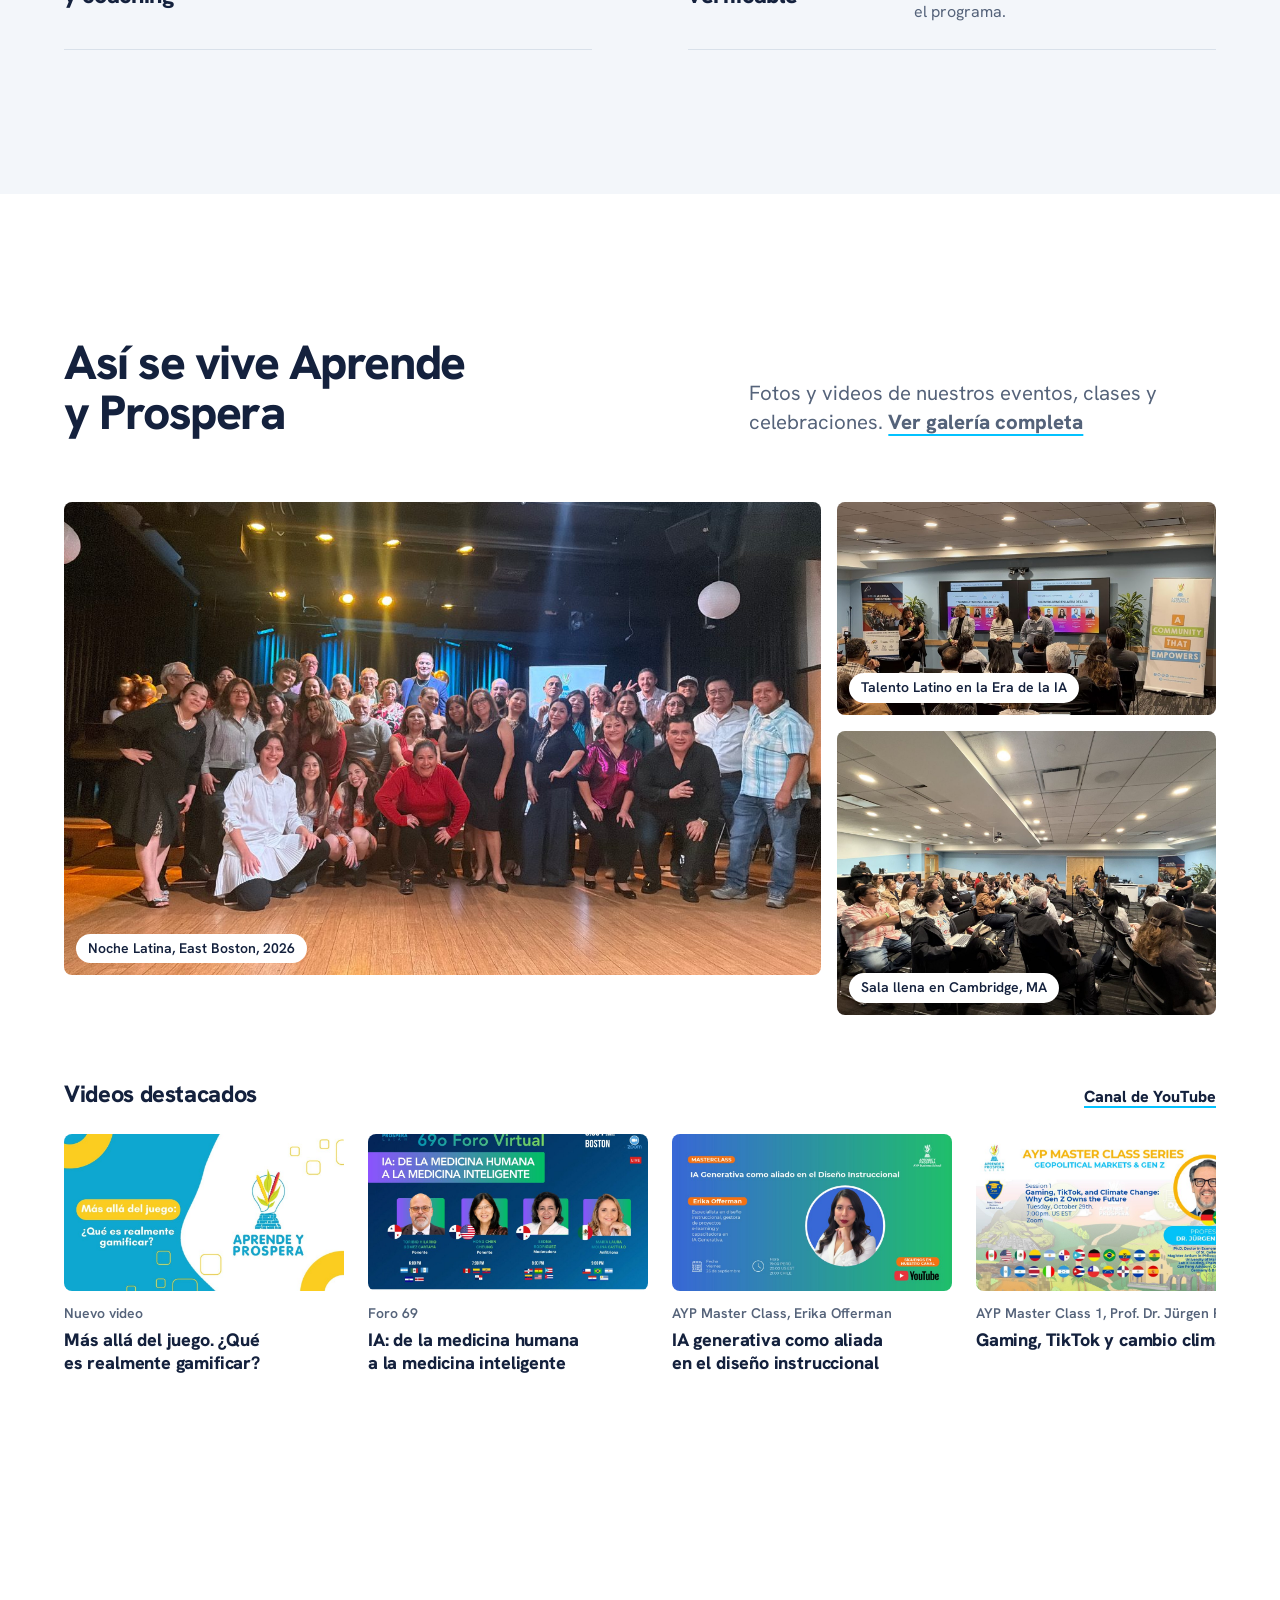
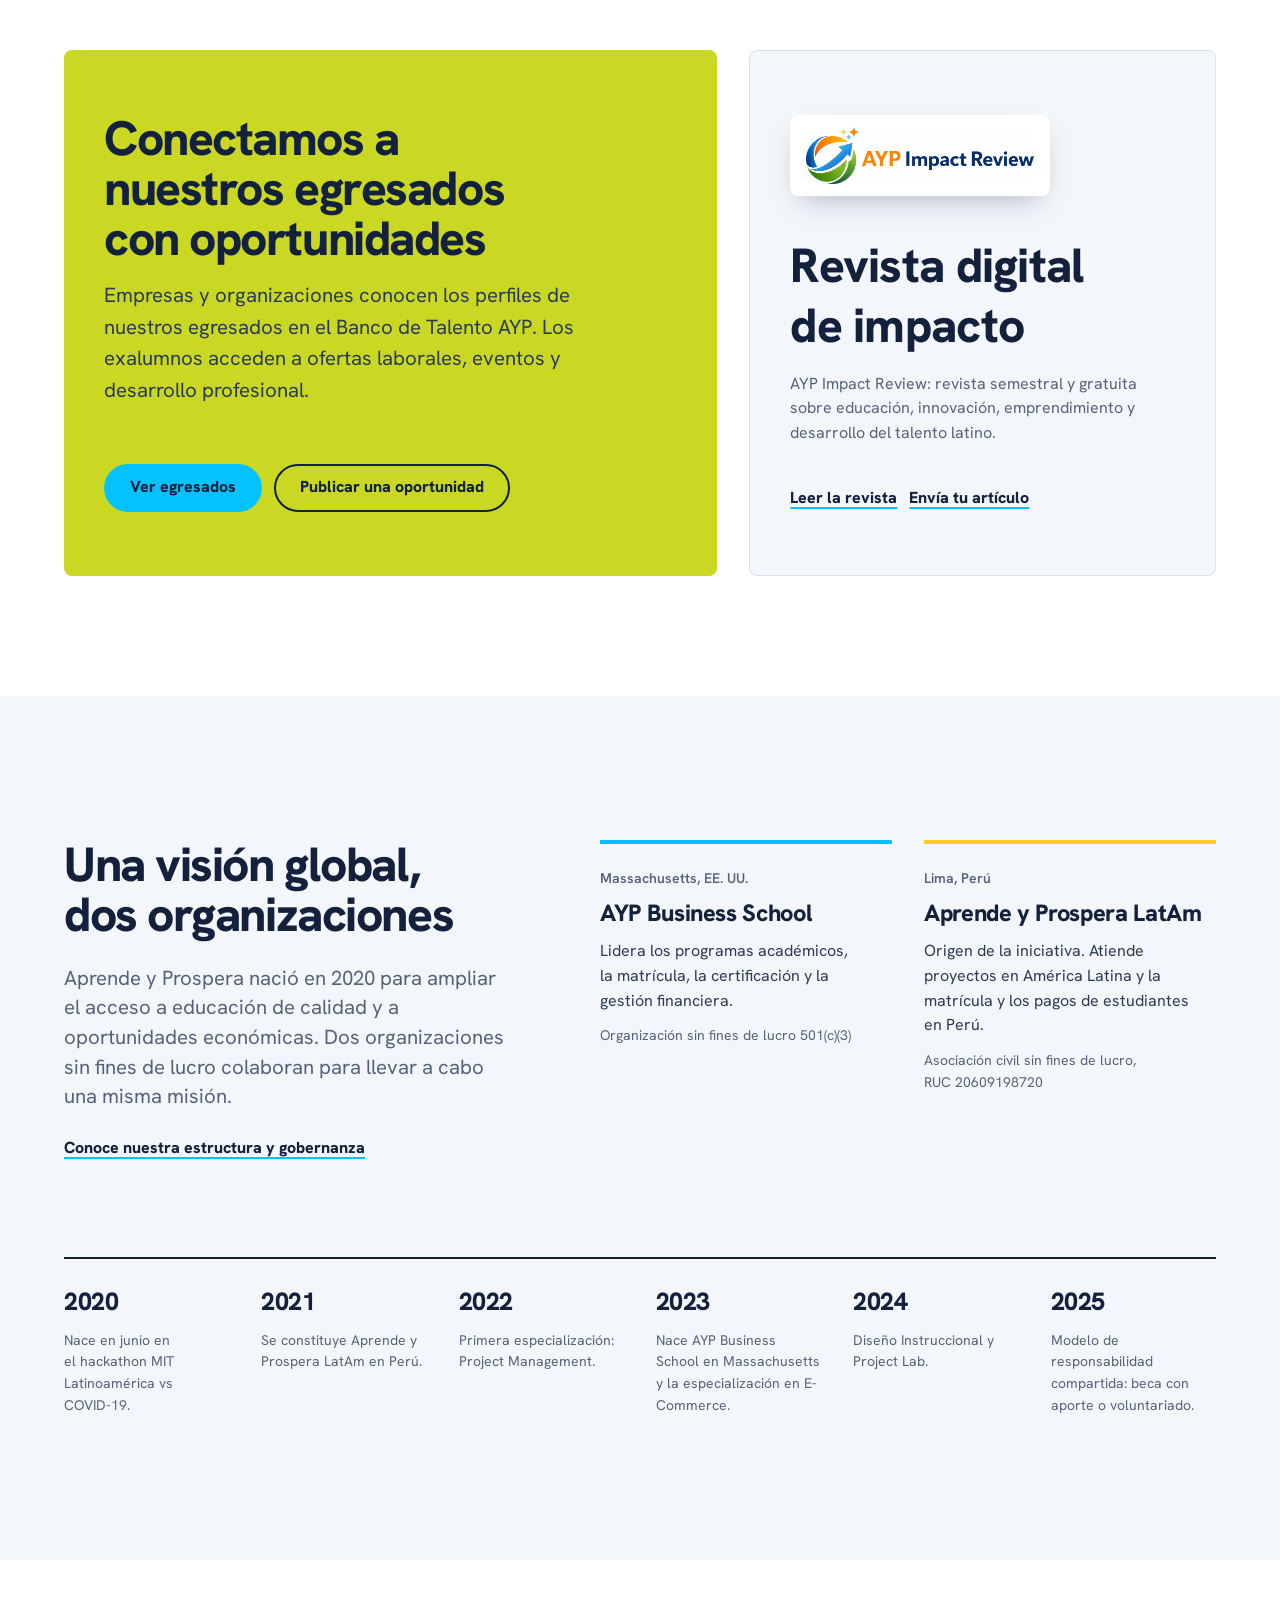
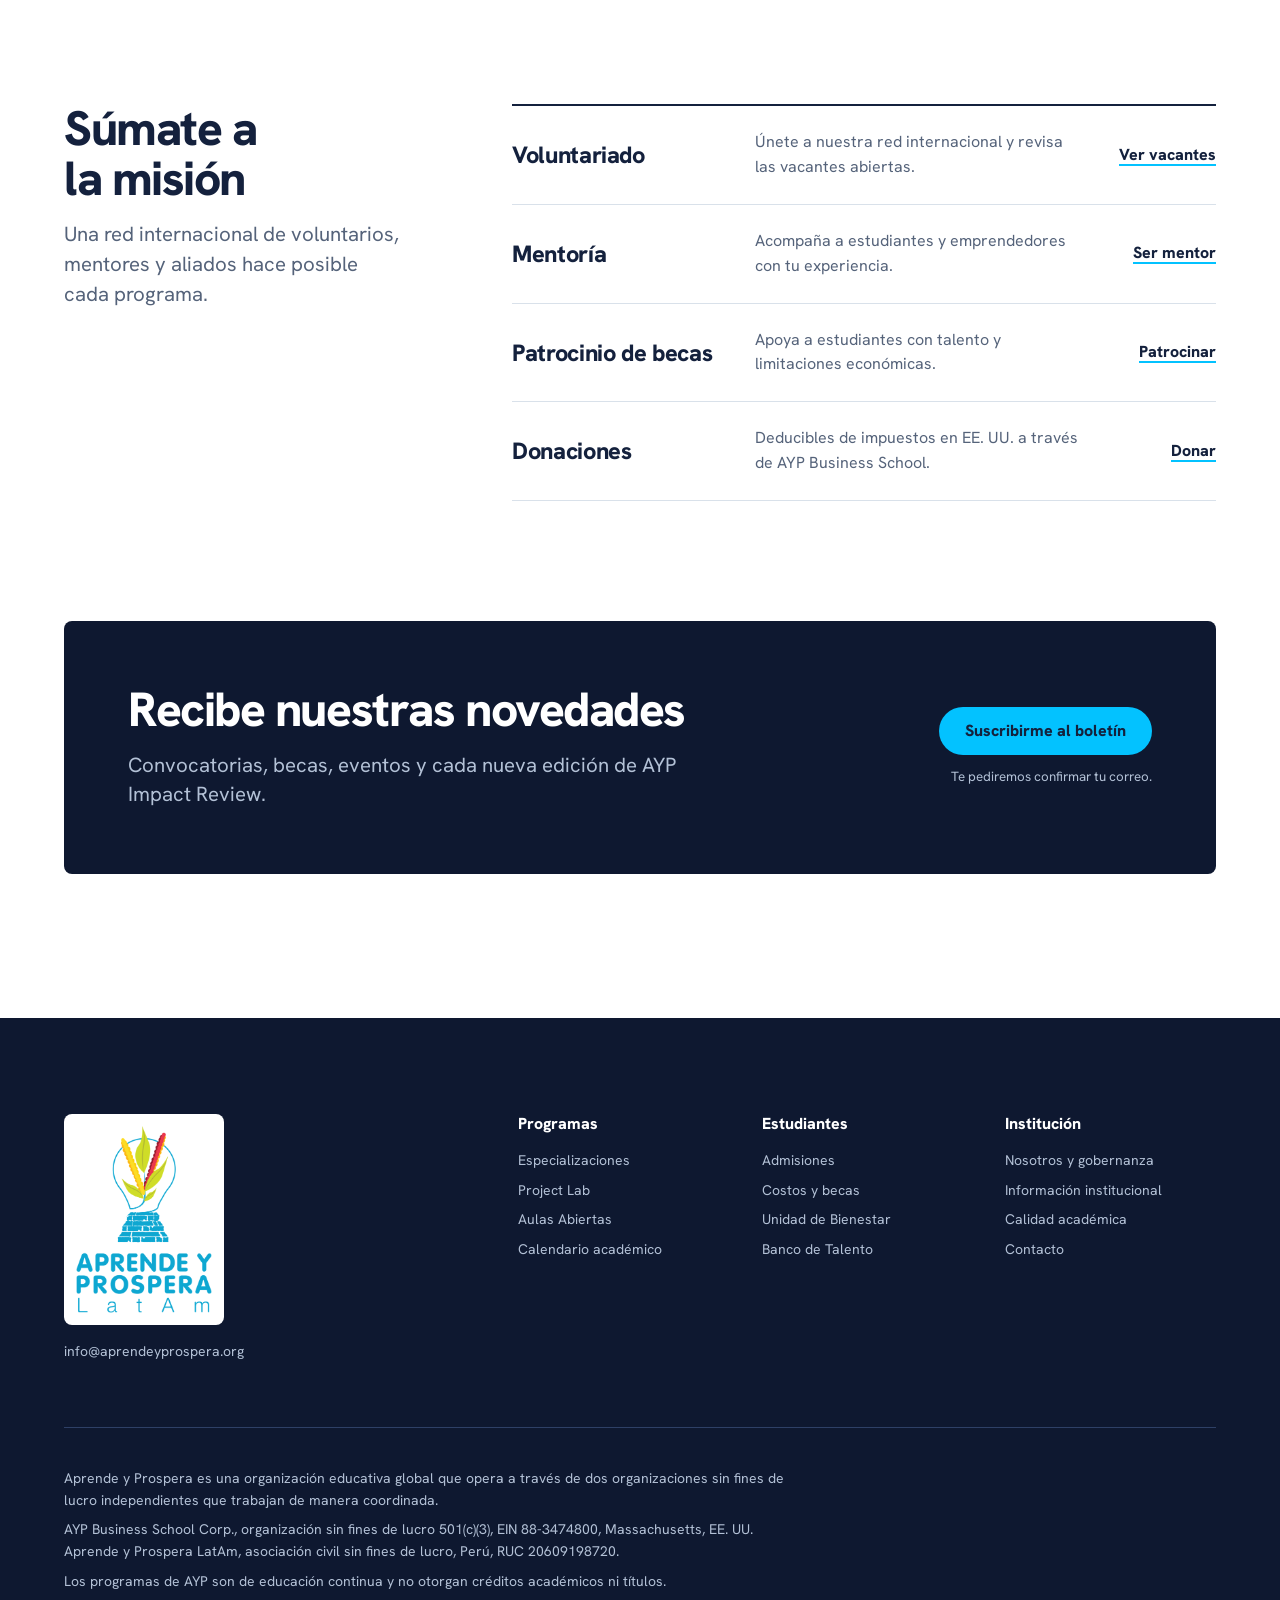
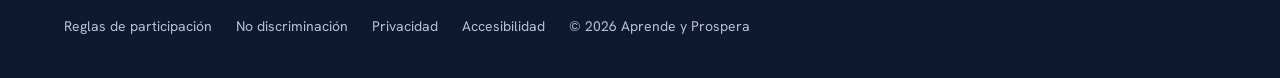
==== commit 98fa8291: "Versión pública: sin franja de vista de prueba y sin notas internas Co-Authored-By: Claude Opus 5.5 " ====
--- a/index.html
+++ b/index.html
@@ -281,7 +281,6 @@
 <link rel="alternate" hreflang="en" href="en/index.html">
 </head>
 <body>
-<p class="strip">Vista de prueba del nuevo diseño: algunos enlaces aún no están activos.</p>
 
 <header class="nav night">
   <div class="container">
@@ -506,7 +505,7 @@
         <p>AYP Impact Review: revista semestral y gratuita sobre educación, innovación, emprendimiento y desarrollo del talento latino.</p>
         <div class="actions" style="margin-top:auto">
           <a class="link" href="https://ayp-business-school.github.io/ayp-impact-review/">Leer la revista</a>
-          <a class="link" href="comunidad.html#revista">Envía tu artículo</a>
+          <a class="link" href="mailto:rcelaya@aprendeyprospera.org?subject=Art%C3%ADculo%20para%20AYP%20Impact%20Review">Envía tu artículo</a>
         </div>
       </div>
     </div>
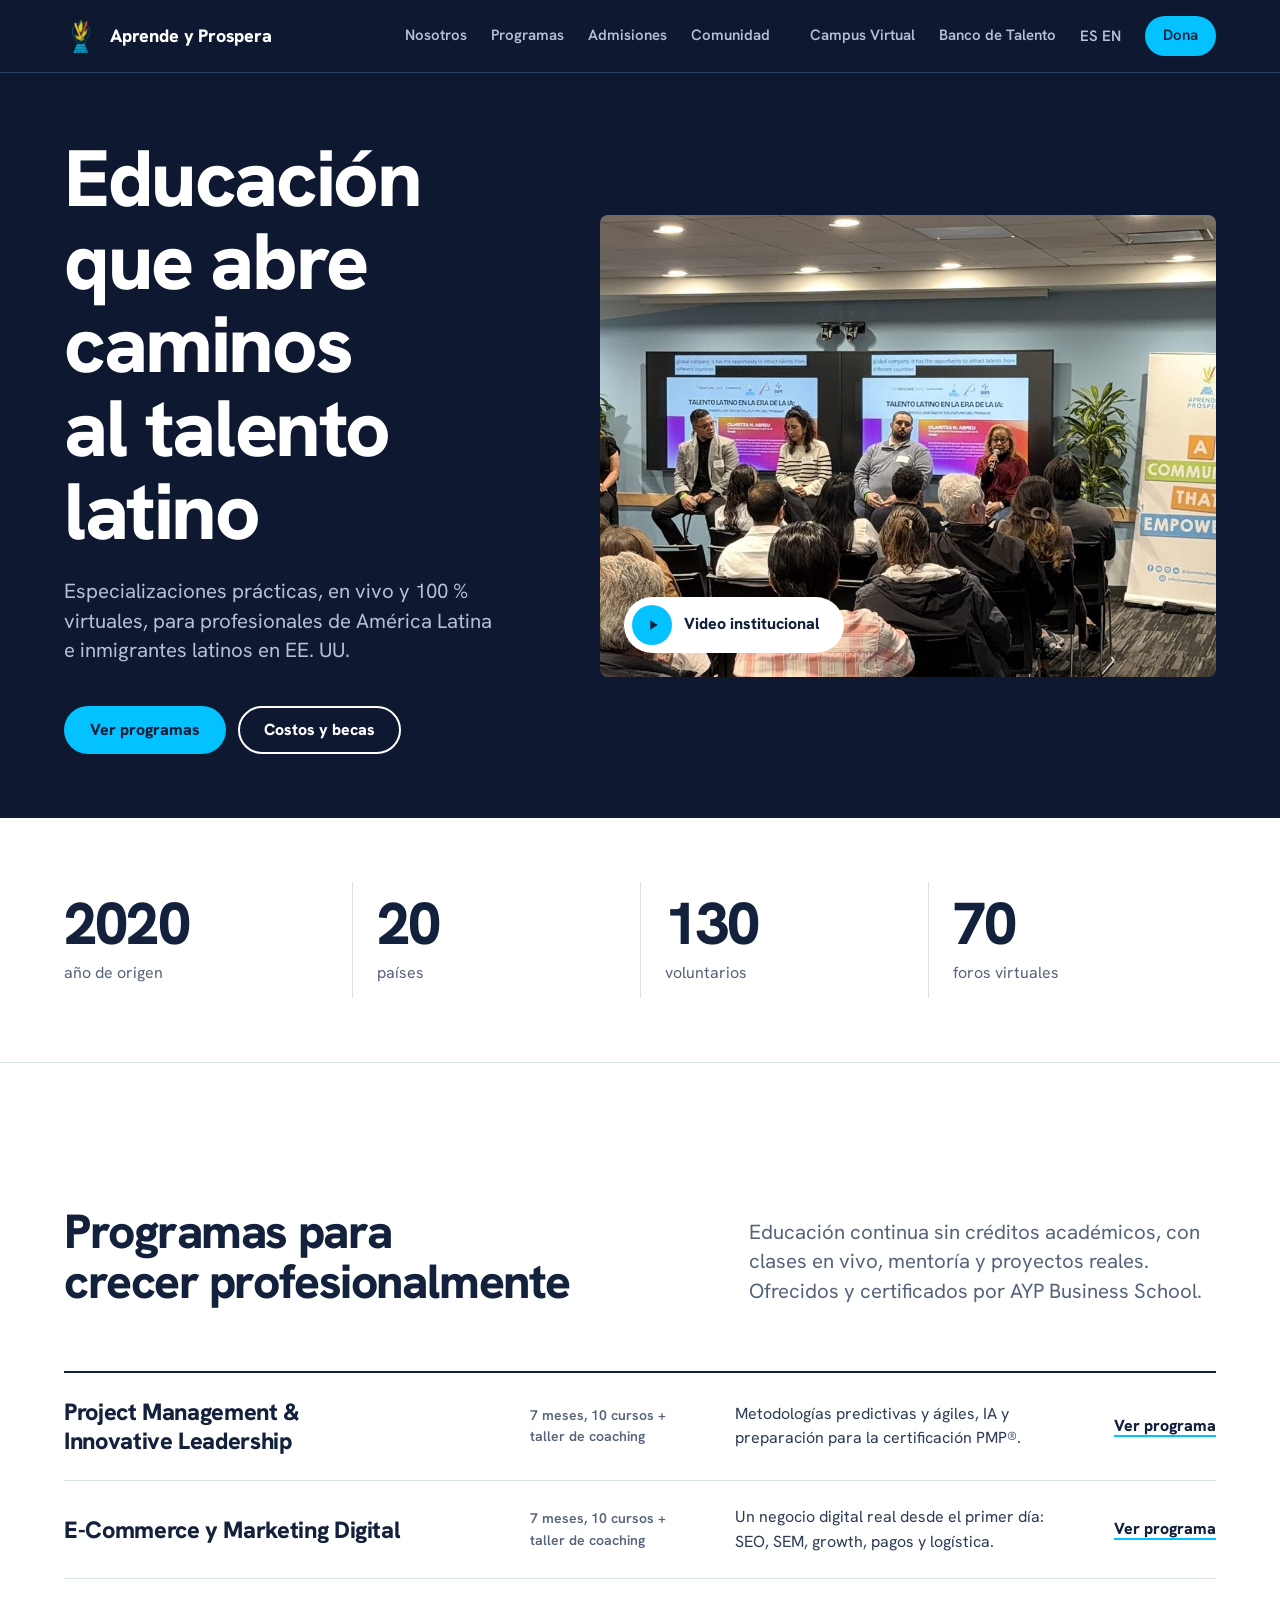
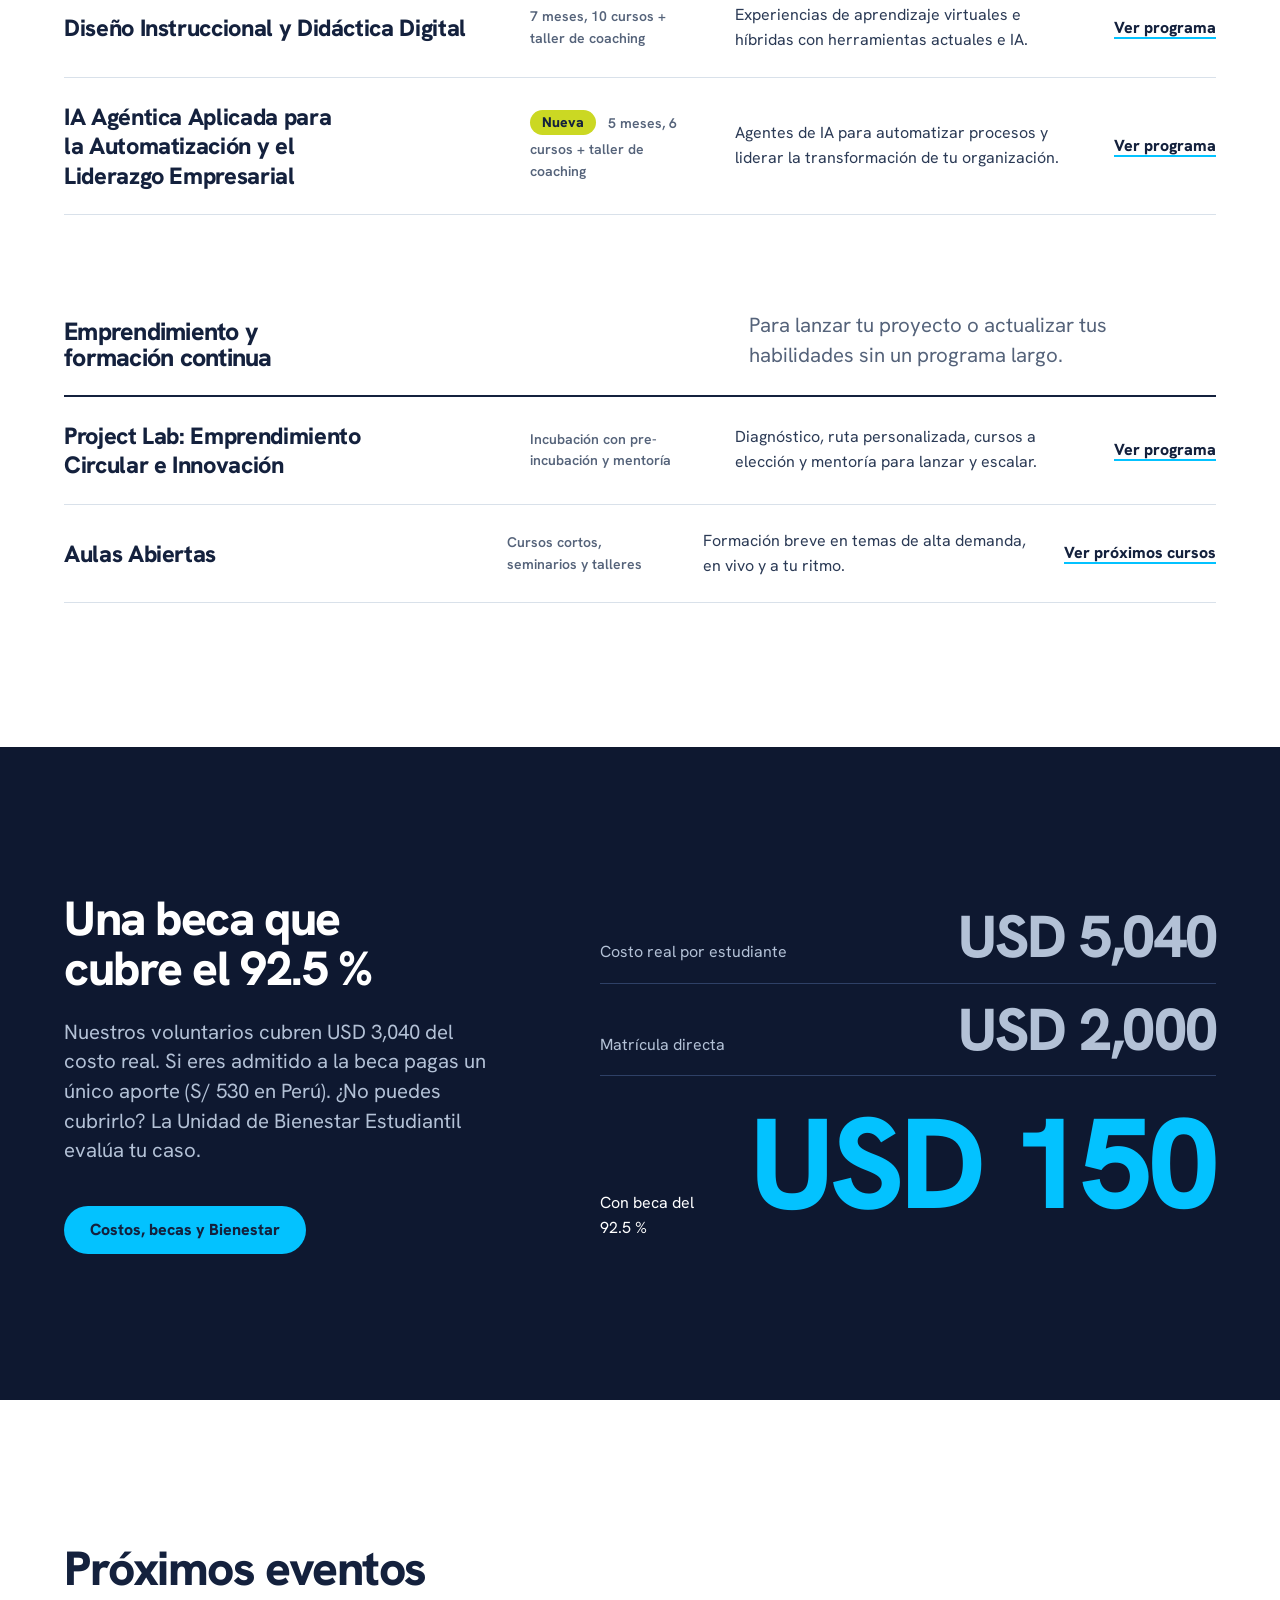
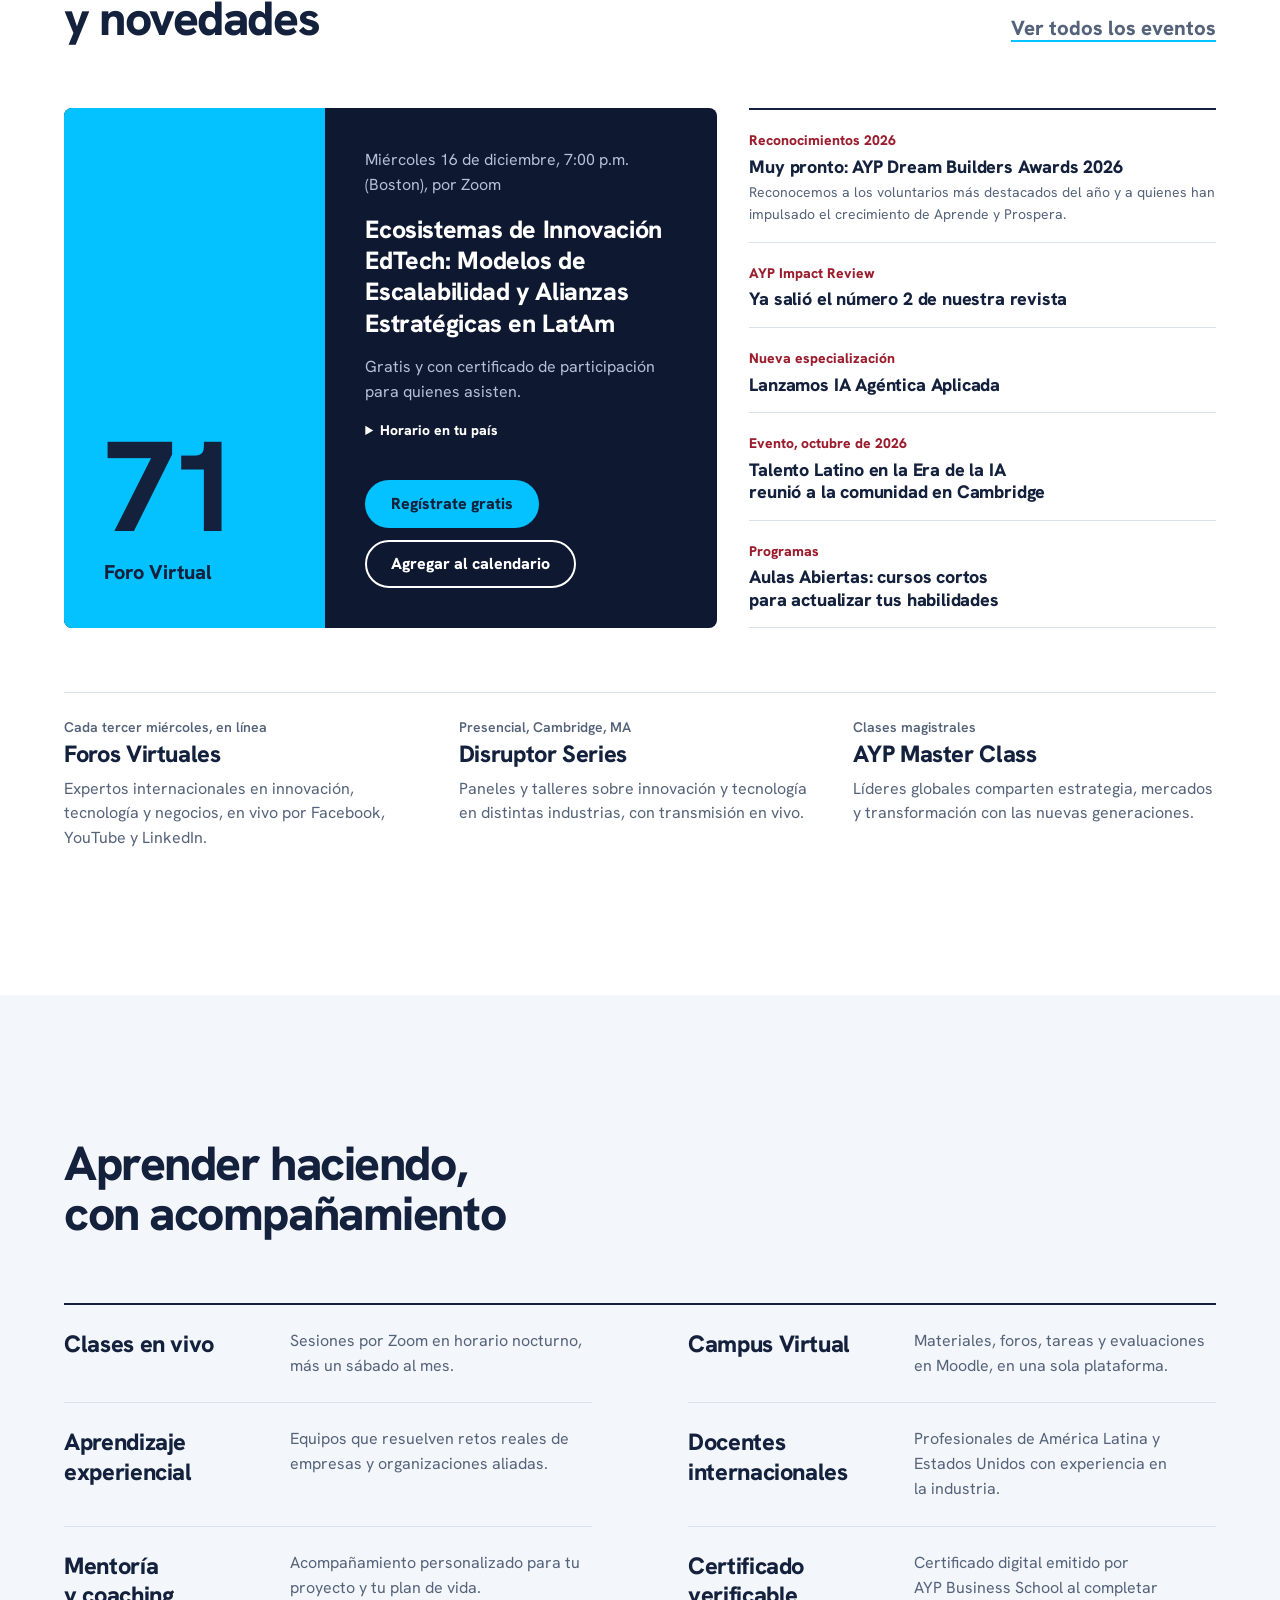
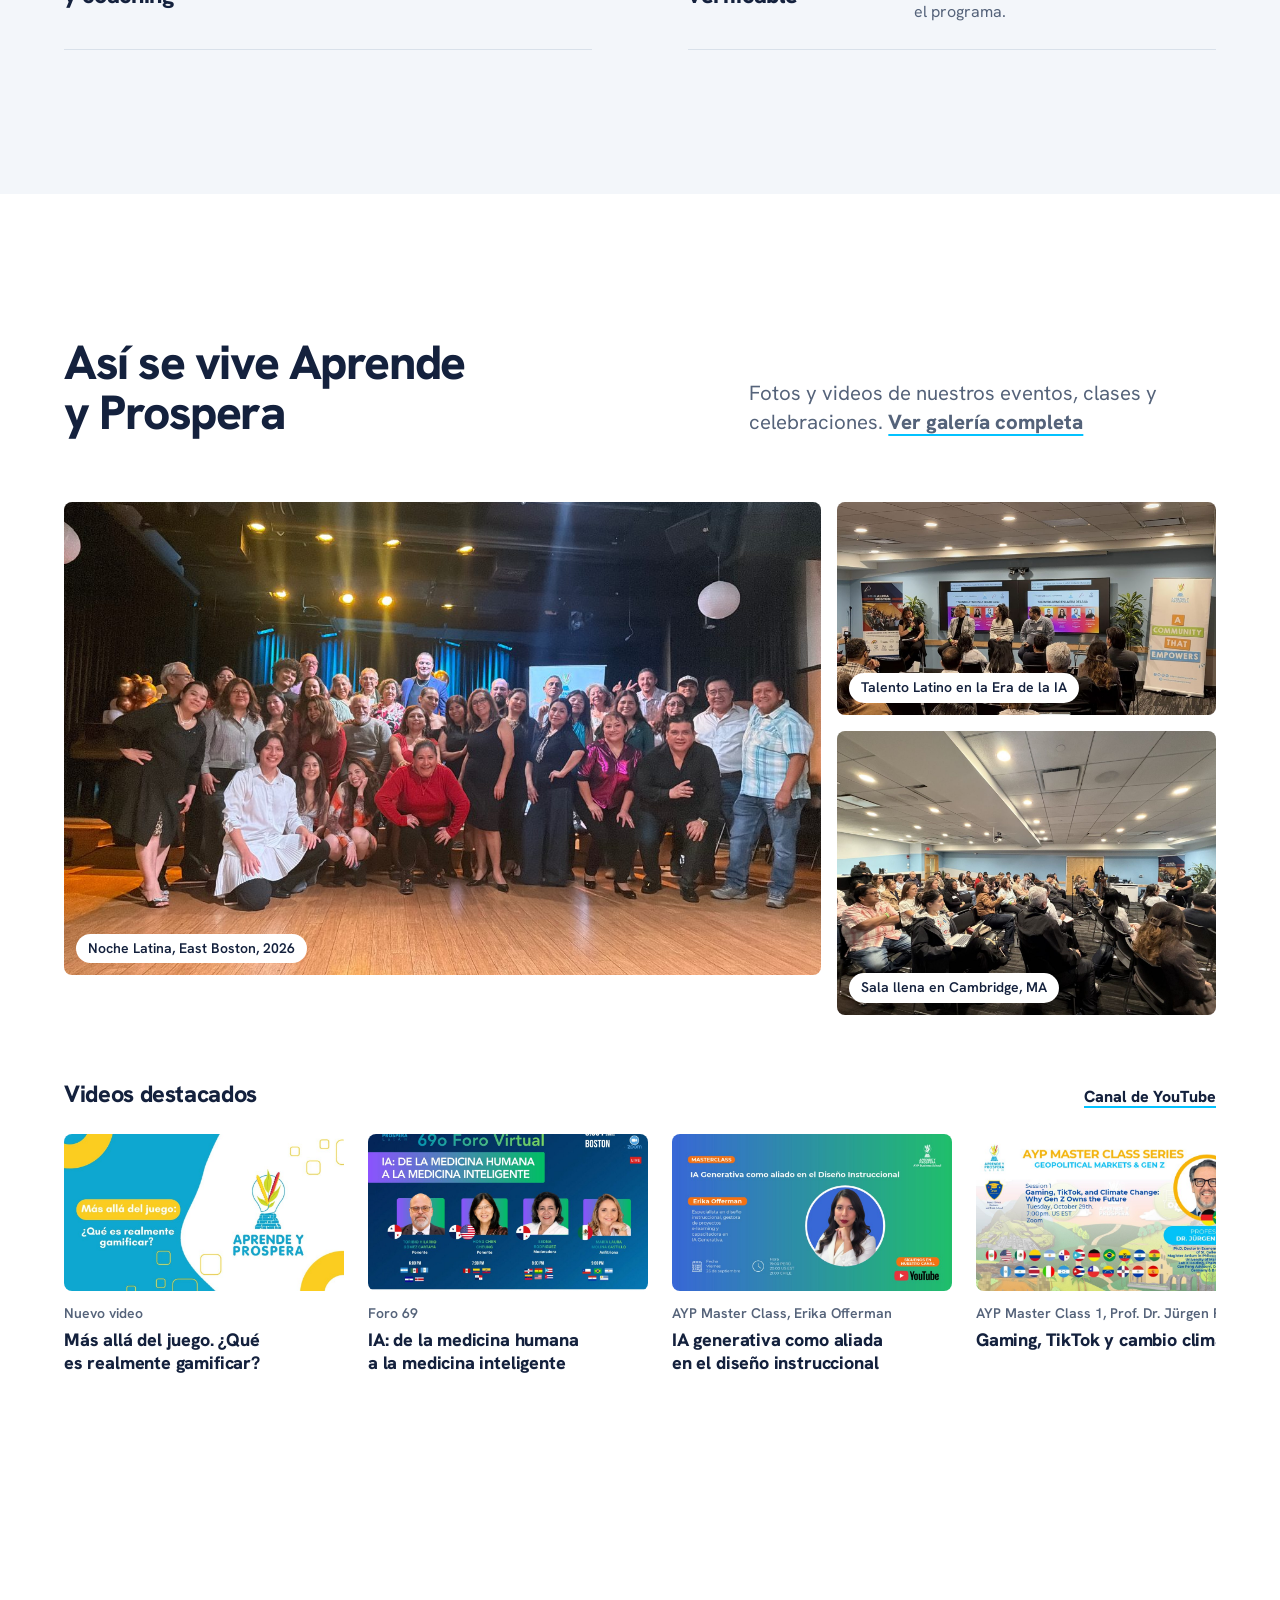
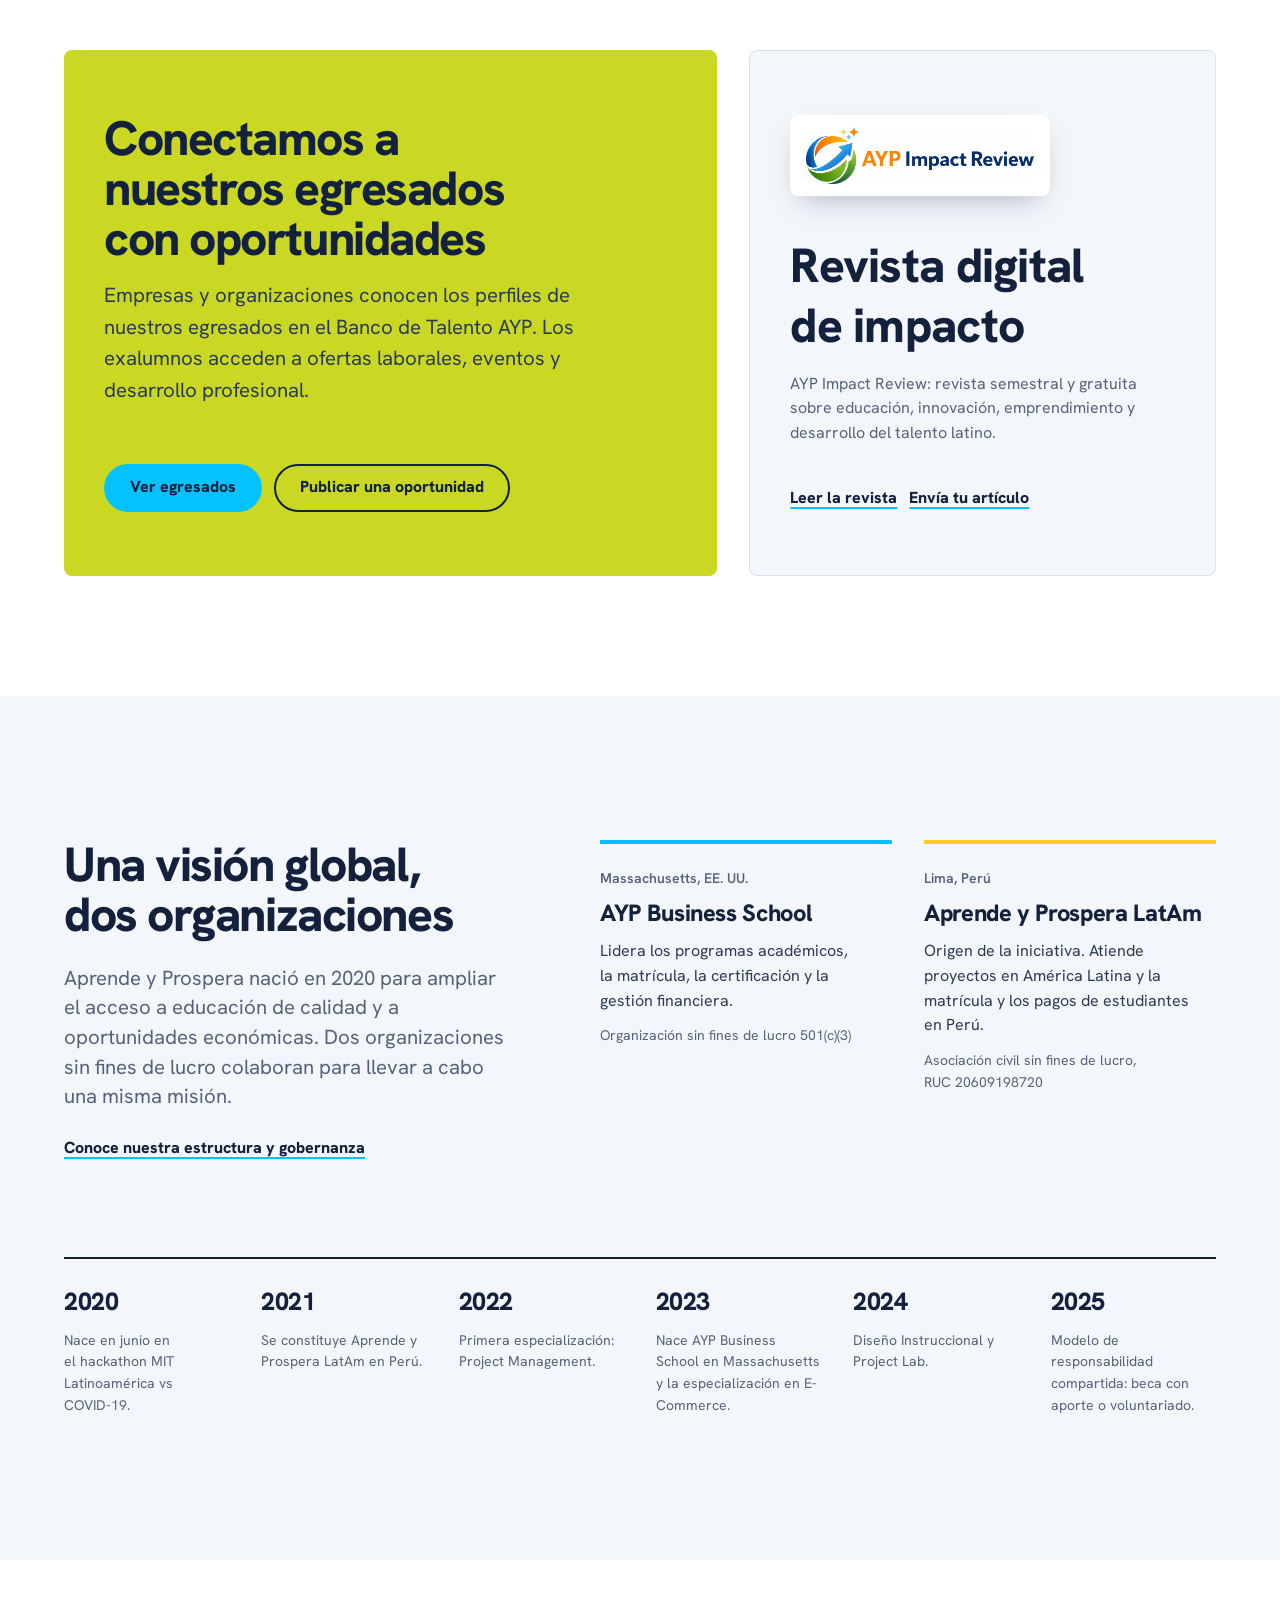
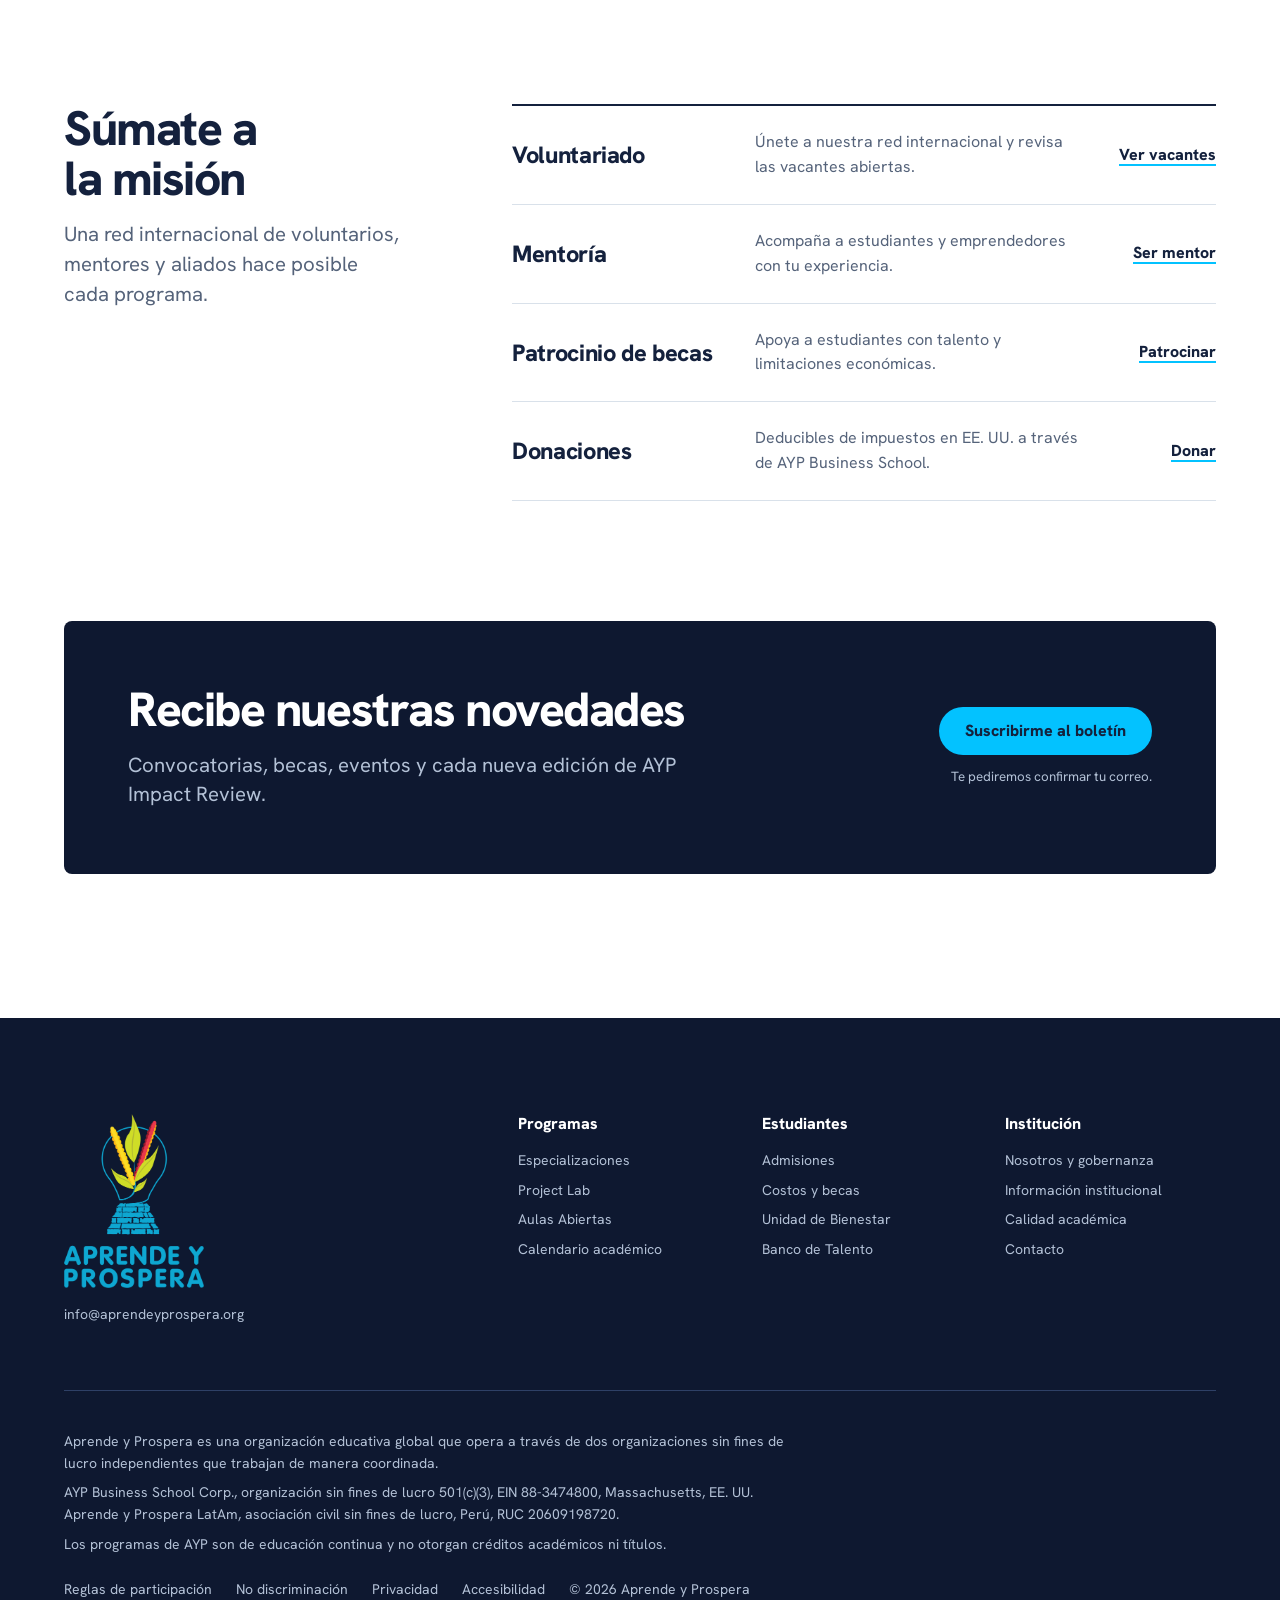
==== commit d97d75de: "Logo del pie de página transparente y sin LatAm Co-Authored-By: Claude Opus 5.5 <noreply@anthropic.c" ====
--- a/index.html
+++ b/index.html
@@ -232,7 +232,7 @@
 /* Footer */
 .footer { background: var(--color-night); color: var(--color-night-muted); padding-block: var(--space-3xl) var(--space-xl); font-size: var(--text-sm); }
 .footer-top { display: grid; grid-template-columns: minmax(0, 4fr) repeat(3, minmax(0, 2fr)); gap: var(--gap-columns); padding-bottom: var(--space-2xl); border-bottom: var(--rule-hair) solid var(--color-night-rule); }
-.footer-top img { width: 160px; height: auto; background: var(--color-paper); border-radius: var(--radius-card); padding: var(--space-sm); }
+.footer-top img { width: 140px; height: auto; }
 .footer h3 { color: var(--color-night-text); font-size: var(--text-md); letter-spacing: 0; }
 .footer ul { list-style: none; margin: var(--space-md) 0 0; padding: 0; display: grid; gap: var(--space-xs); }
 .footer a { text-decoration: none; }
@@ -564,7 +564,7 @@
 <footer class="footer night">
   <div class="container">
     <div class="footer-top">
-      <div><img src="logo-latam.png" alt="Aprende y Prospera" width="160" height="80"><p style="margin-top:var(--space-md)"><a href="mailto:info@aprendeyprospera.org">info@aprendeyprospera.org</a></p></div>
+      <div><img src="logo-ayp.png" alt="Aprende y Prospera" width="140" height="174"><p style="margin-top:var(--space-md)"><a href="mailto:info@aprendeyprospera.org">info@aprendeyprospera.org</a></p></div>
       <div><h3>Programas</h3><ul><li><a href="programas.html">Especializaciones</a></li><li><a href="programas.html#project-lab">Project Lab</a></li><li><a href="programas.html#aulas-abiertas">Aulas Abiertas</a></li><li><a href="admisiones.html#calendario">Calendario académico</a></li></ul></div>
       <div><h3>Estudiantes</h3><ul><li><a href="admisiones.html">Admisiones</a></li><li><a href="admisiones.html#costos">Costos y becas</a></li><li><a href="admisiones.html#bienestar">Unidad de Bienestar</a></li><li><a href="https://bancodetalento-ayp.softr.app/">Banco de Talento</a></li></ul></div>
       <div><h3>Institución</h3><ul><li><a href="nosotros.html">Nosotros y gobernanza</a></li><li><a href="institucional.html">Información institucional</a></li><li><a href="institucional.html#calidad">Calidad académica</a></li><li><a href="institucional.html#contacto">Contacto</a></li></ul></div>
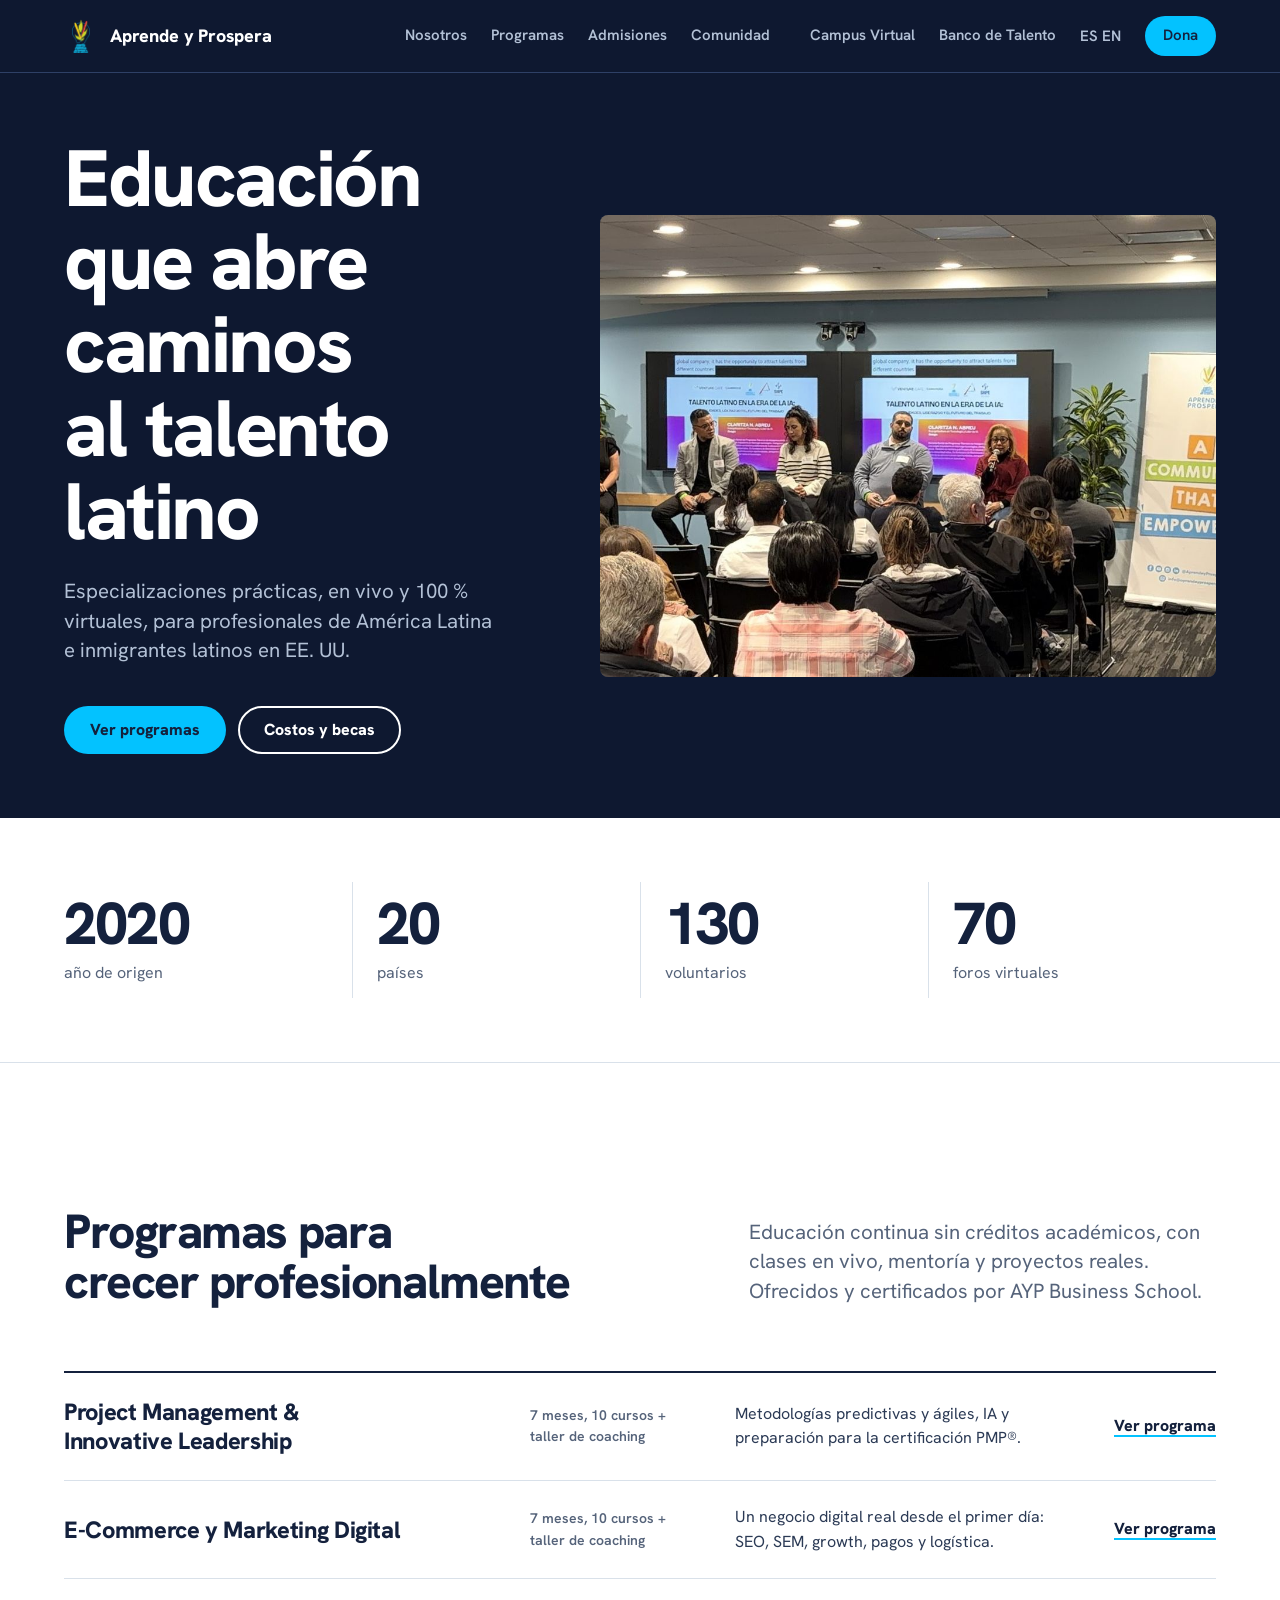
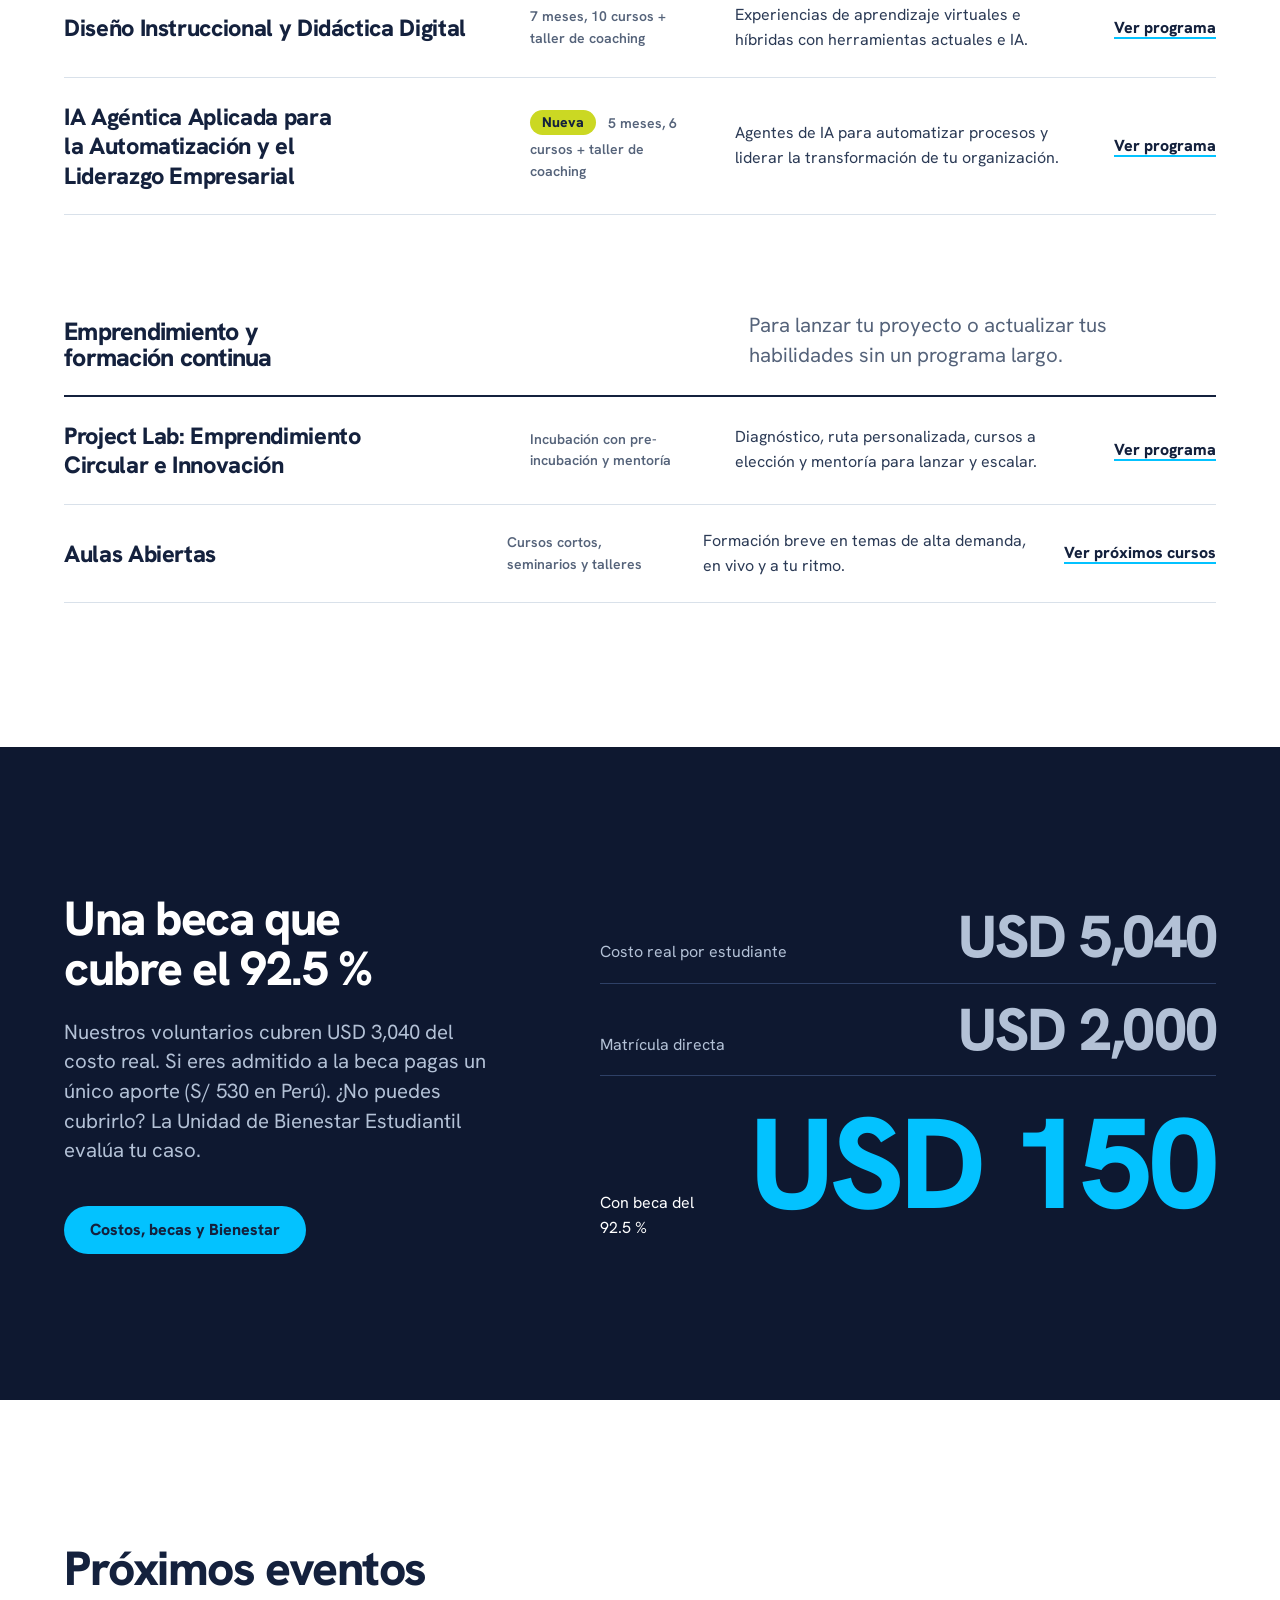
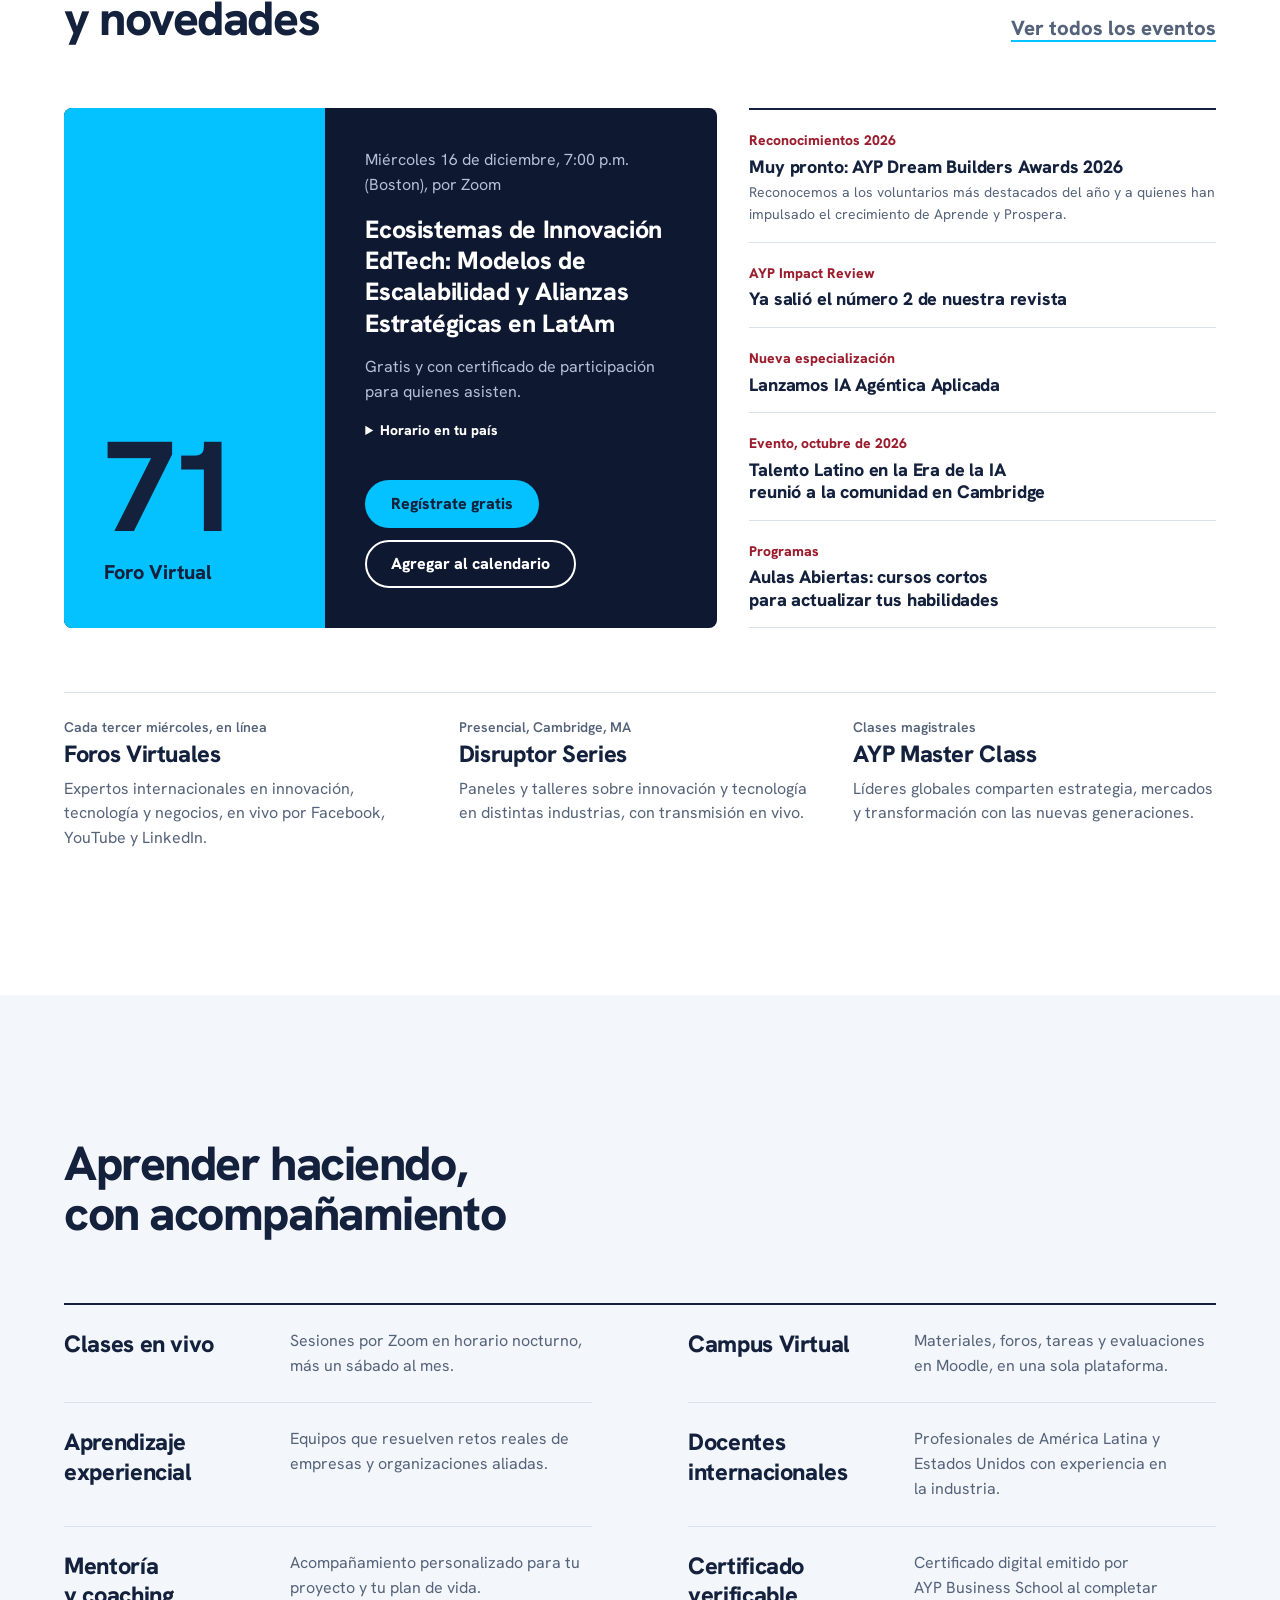
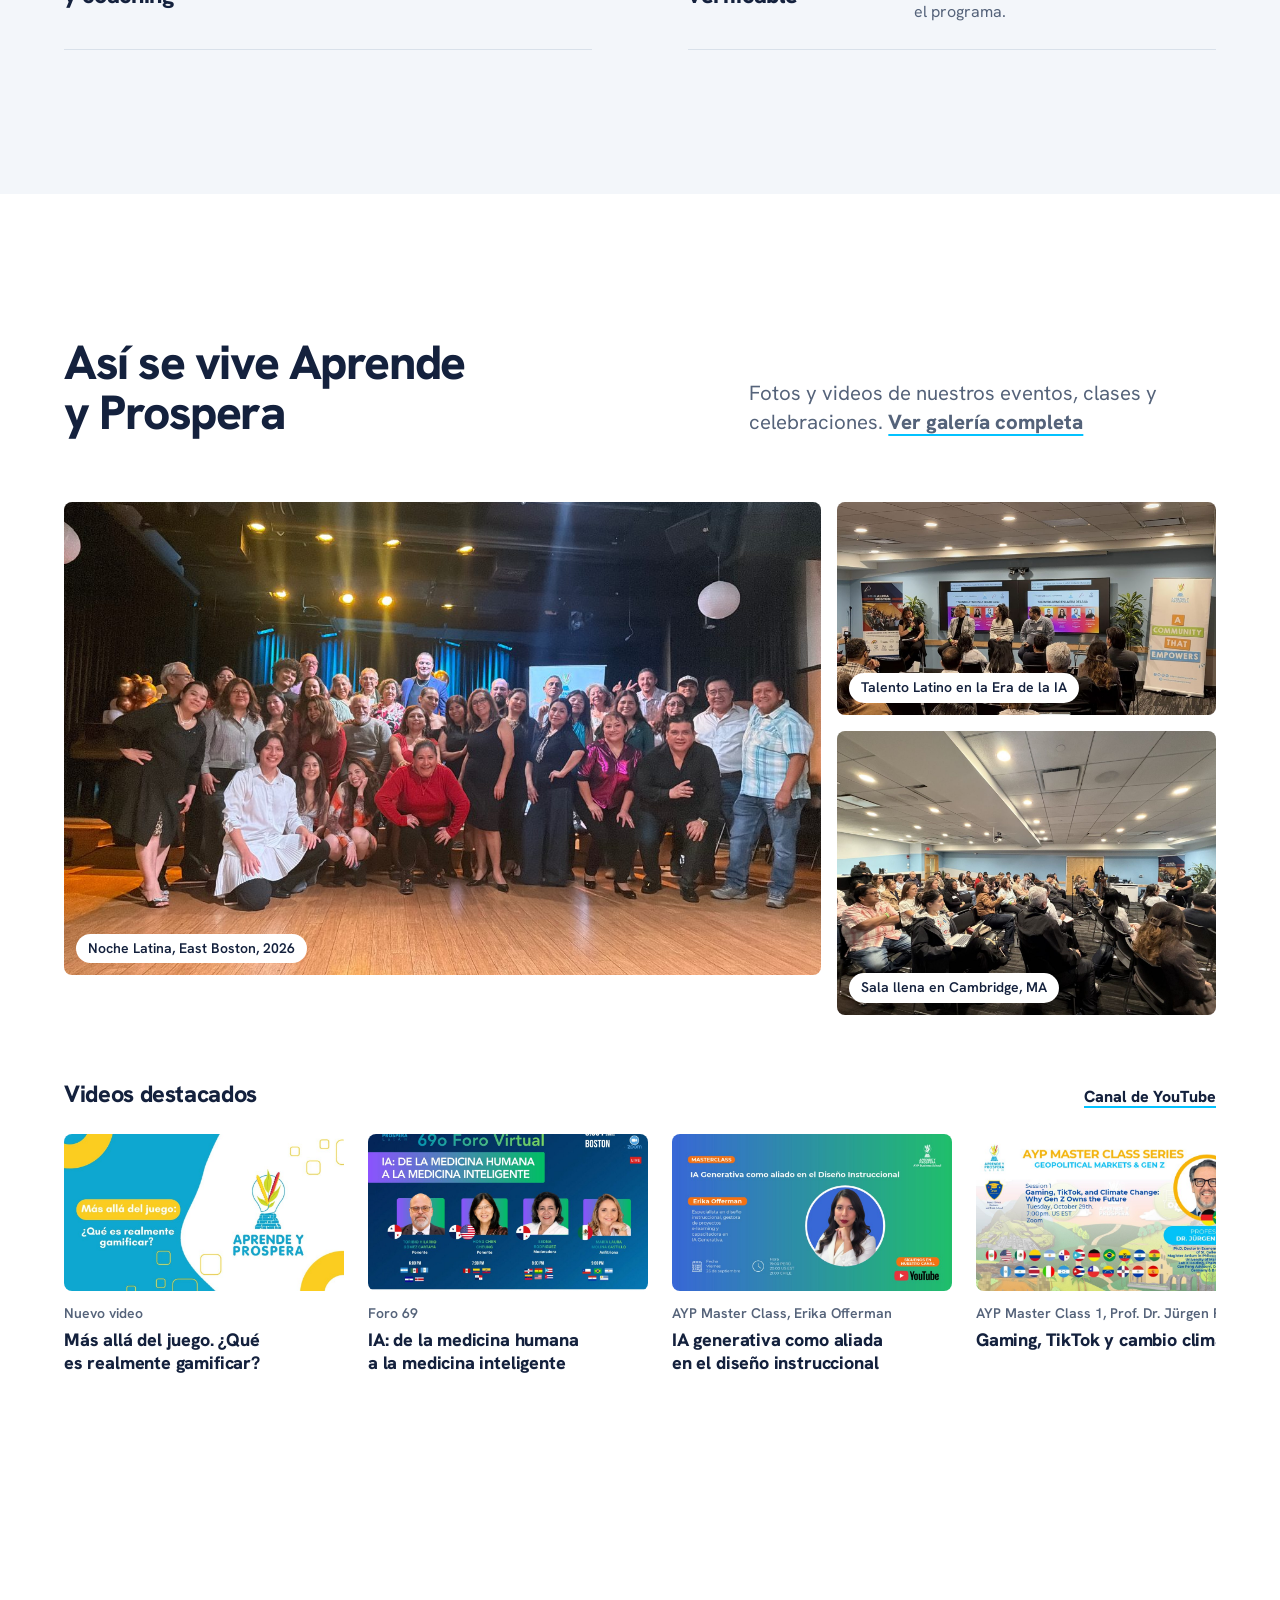
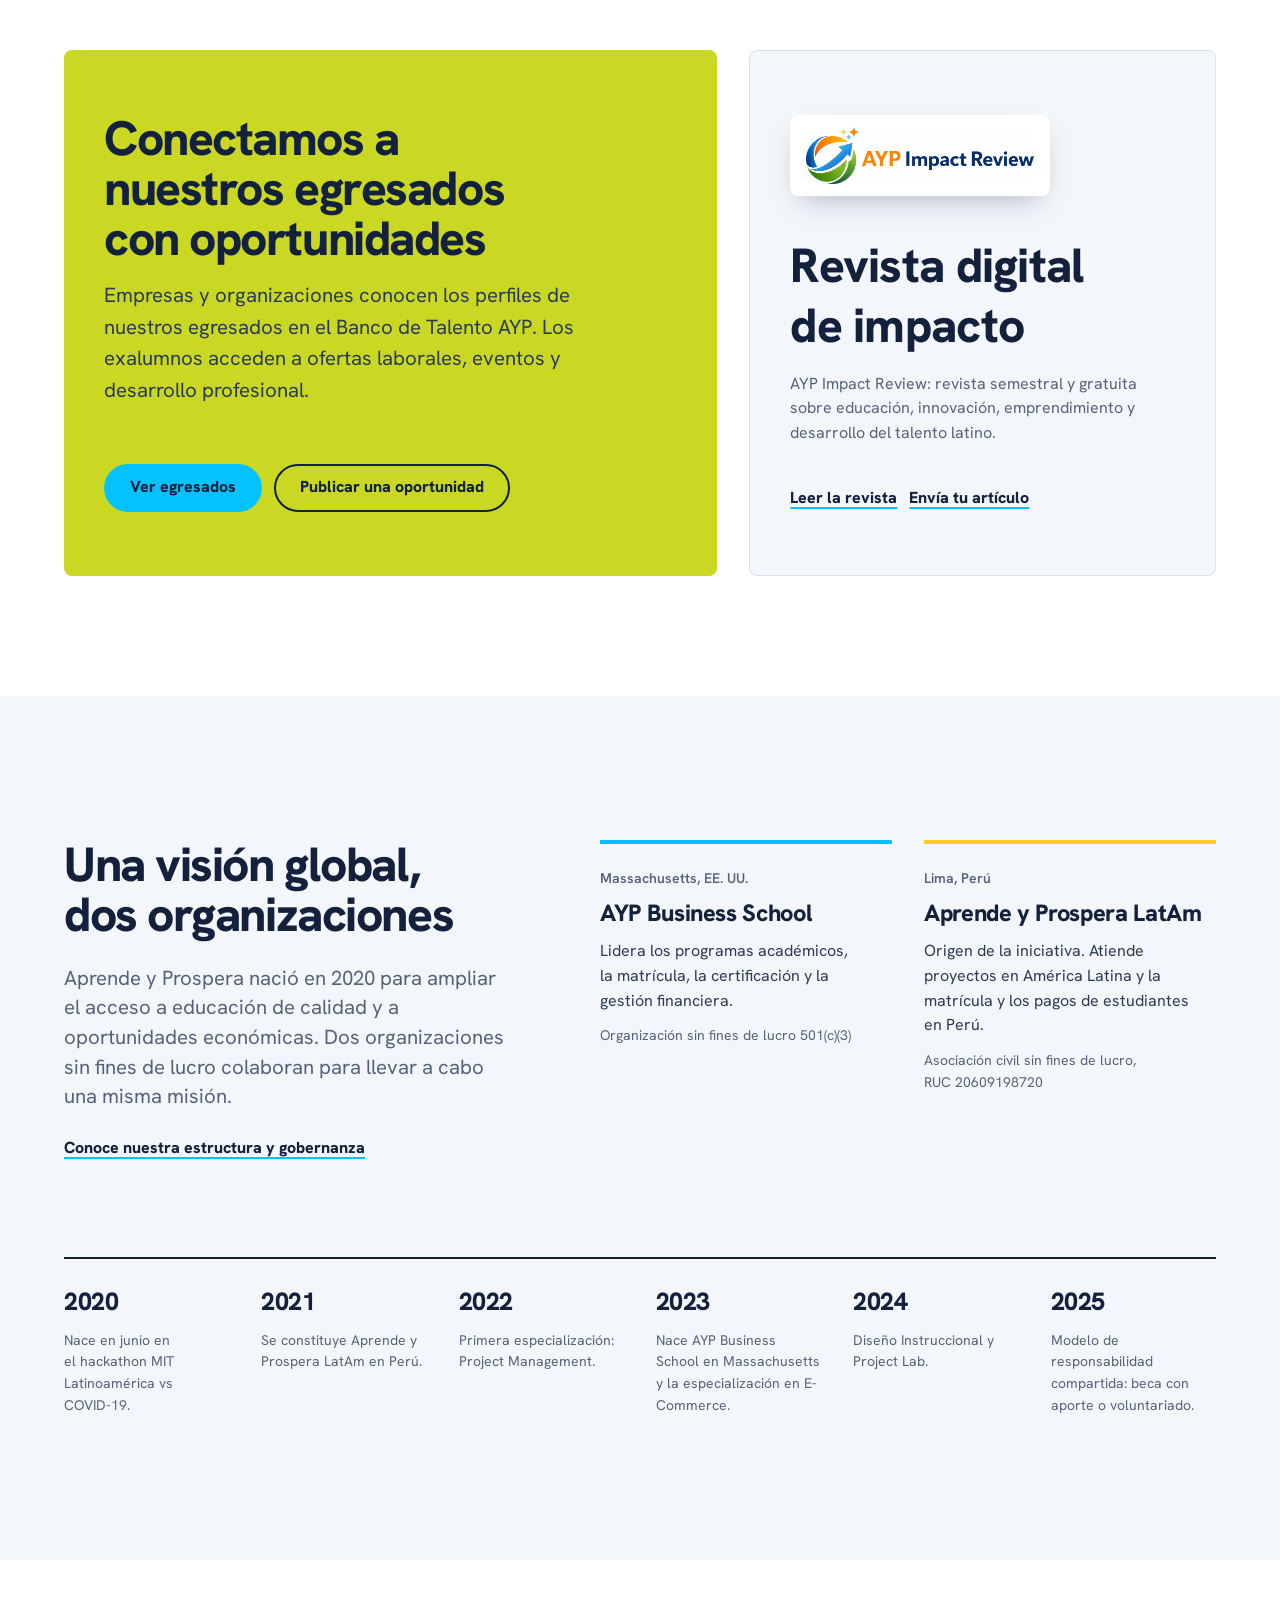
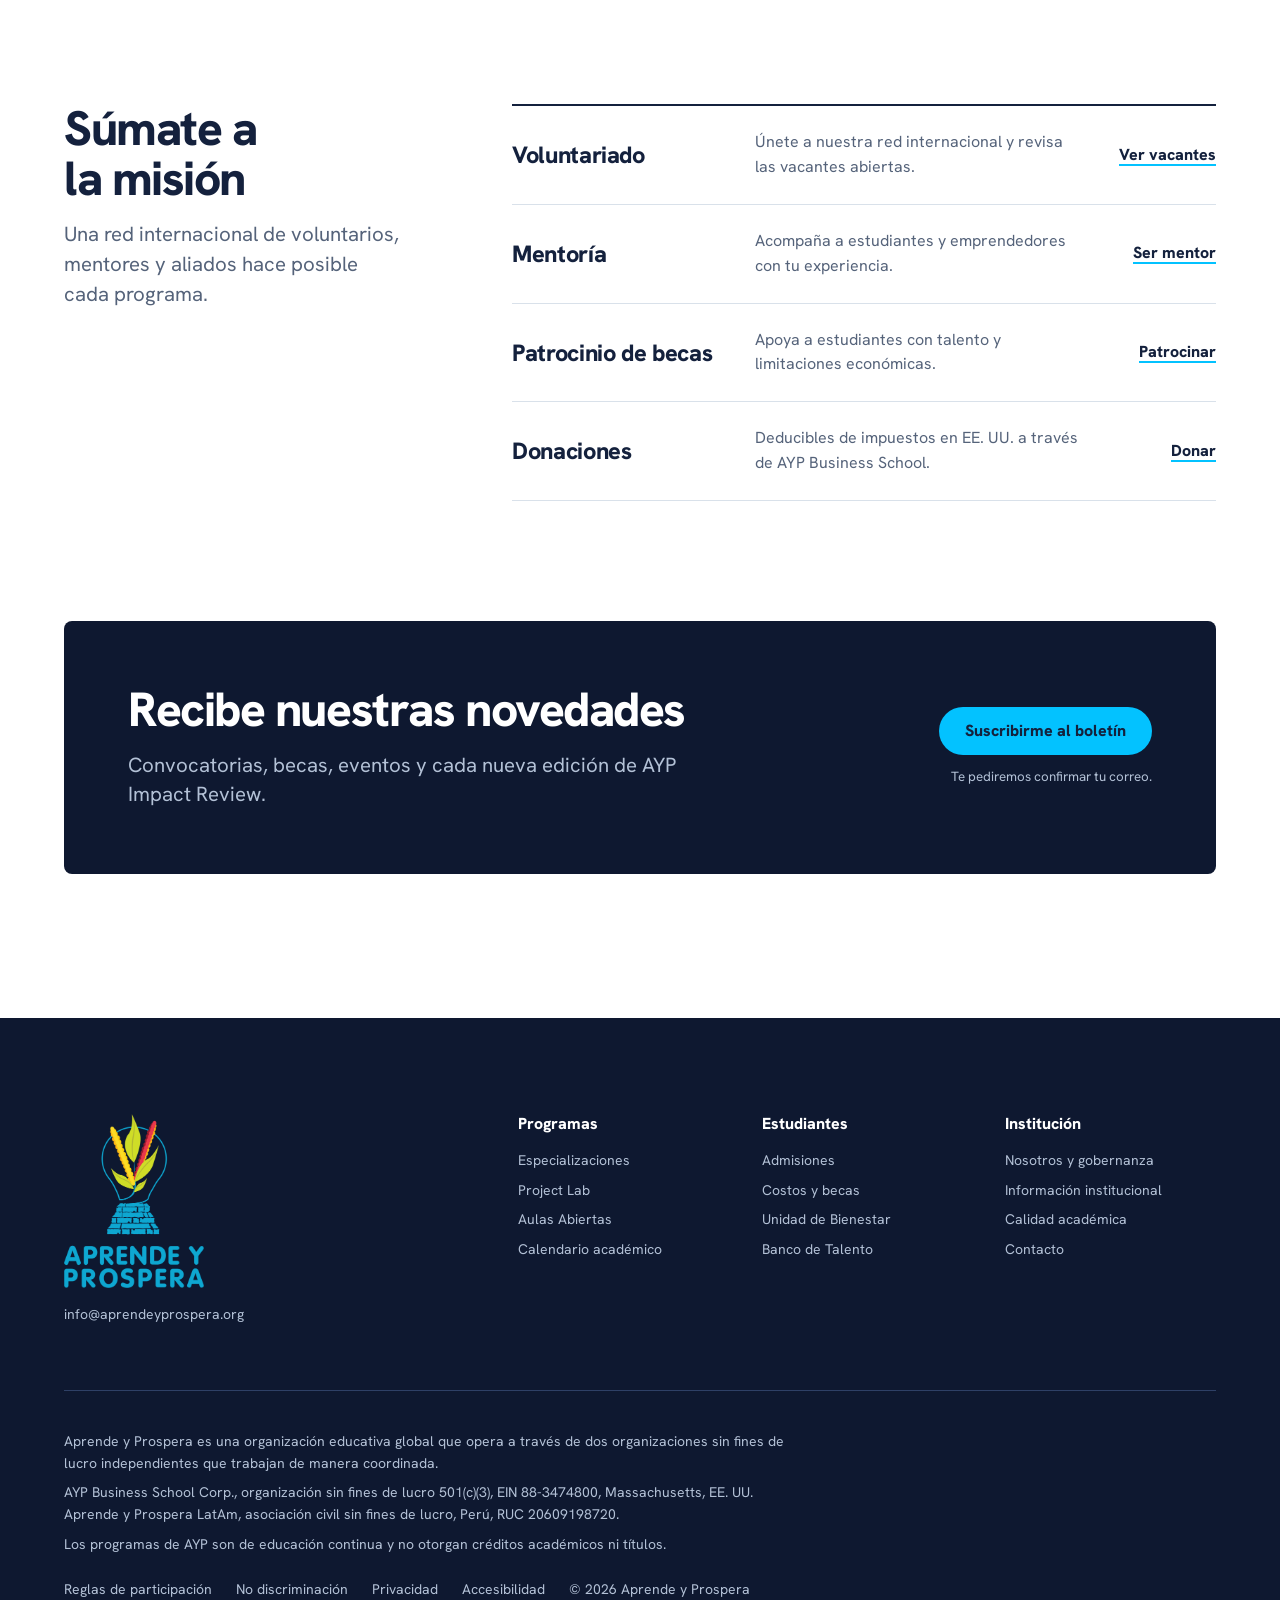
==== commit f5d453bb: "Quita el enlace de video institucional de la portada Co-Authored-By: Claude Opus 5.5 <noreply@anthro" ====
--- a/index.html
+++ b/index.html
@@ -102,7 +102,7 @@
 .hero .actions { margin-top: var(--space-xl); }
 .hero-visual { position: relative; display: block; aspect-ratio: 4 / 3; max-height: 560px; width: 100%; color: var(--color-night-text); border-radius: var(--radius-card); overflow: hidden; text-decoration: none; background: var(--color-night-2); }
 .hero-visual img { position: absolute; inset: 0; width: 100%; height: 100%; object-fit: cover; transition: transform var(--dur-short) var(--ease-out); }
-.hero-visual:hover img { transform: scale(1.02); }
+
 .hero-visual .play { position: absolute; left: var(--space-lg); bottom: var(--space-lg); display: flex; align-items: center; gap: var(--space-sm); background: var(--color-paper); color: var(--color-ink); border-radius: var(--radius-pill); padding: var(--space-xs) var(--space-lg) var(--space-xs) var(--space-xs); font-weight: 800; }
 .hero-visual .play i { display: grid; place-items: center; width: 40px; height: 40px; border-radius: 50%; background: var(--color-accent); }
 .hero-visual .play svg { width: 16px; height: 16px; fill: var(--color-ink); margin-left: var(--space-3xs); }
@@ -324,10 +324,9 @@
         <a class="btn btn-secondary" href="admisiones.html#costos">Costos y becas</a>
       </div>
     </div>
-    <a class="hero-visual" href="https://www.youtube.com/@aprendeyprosperalatam3778">
+    <div class="hero-visual">
       <img src="fotos/hero-talento-latino-ia.jpg" alt="Panel Talento Latino en la Era de la IA en Venture Café, Cambridge, con el público de Aprende y Prospera" width="1200" height="900">
-      <span class="play"><i aria-hidden="true"><svg viewBox="0 0 24 24"><path d="M8 5v14l11-7z"/></svg></i>Video institucional</span>
-    </a>
+    </div>
   </div>
 </section>
 
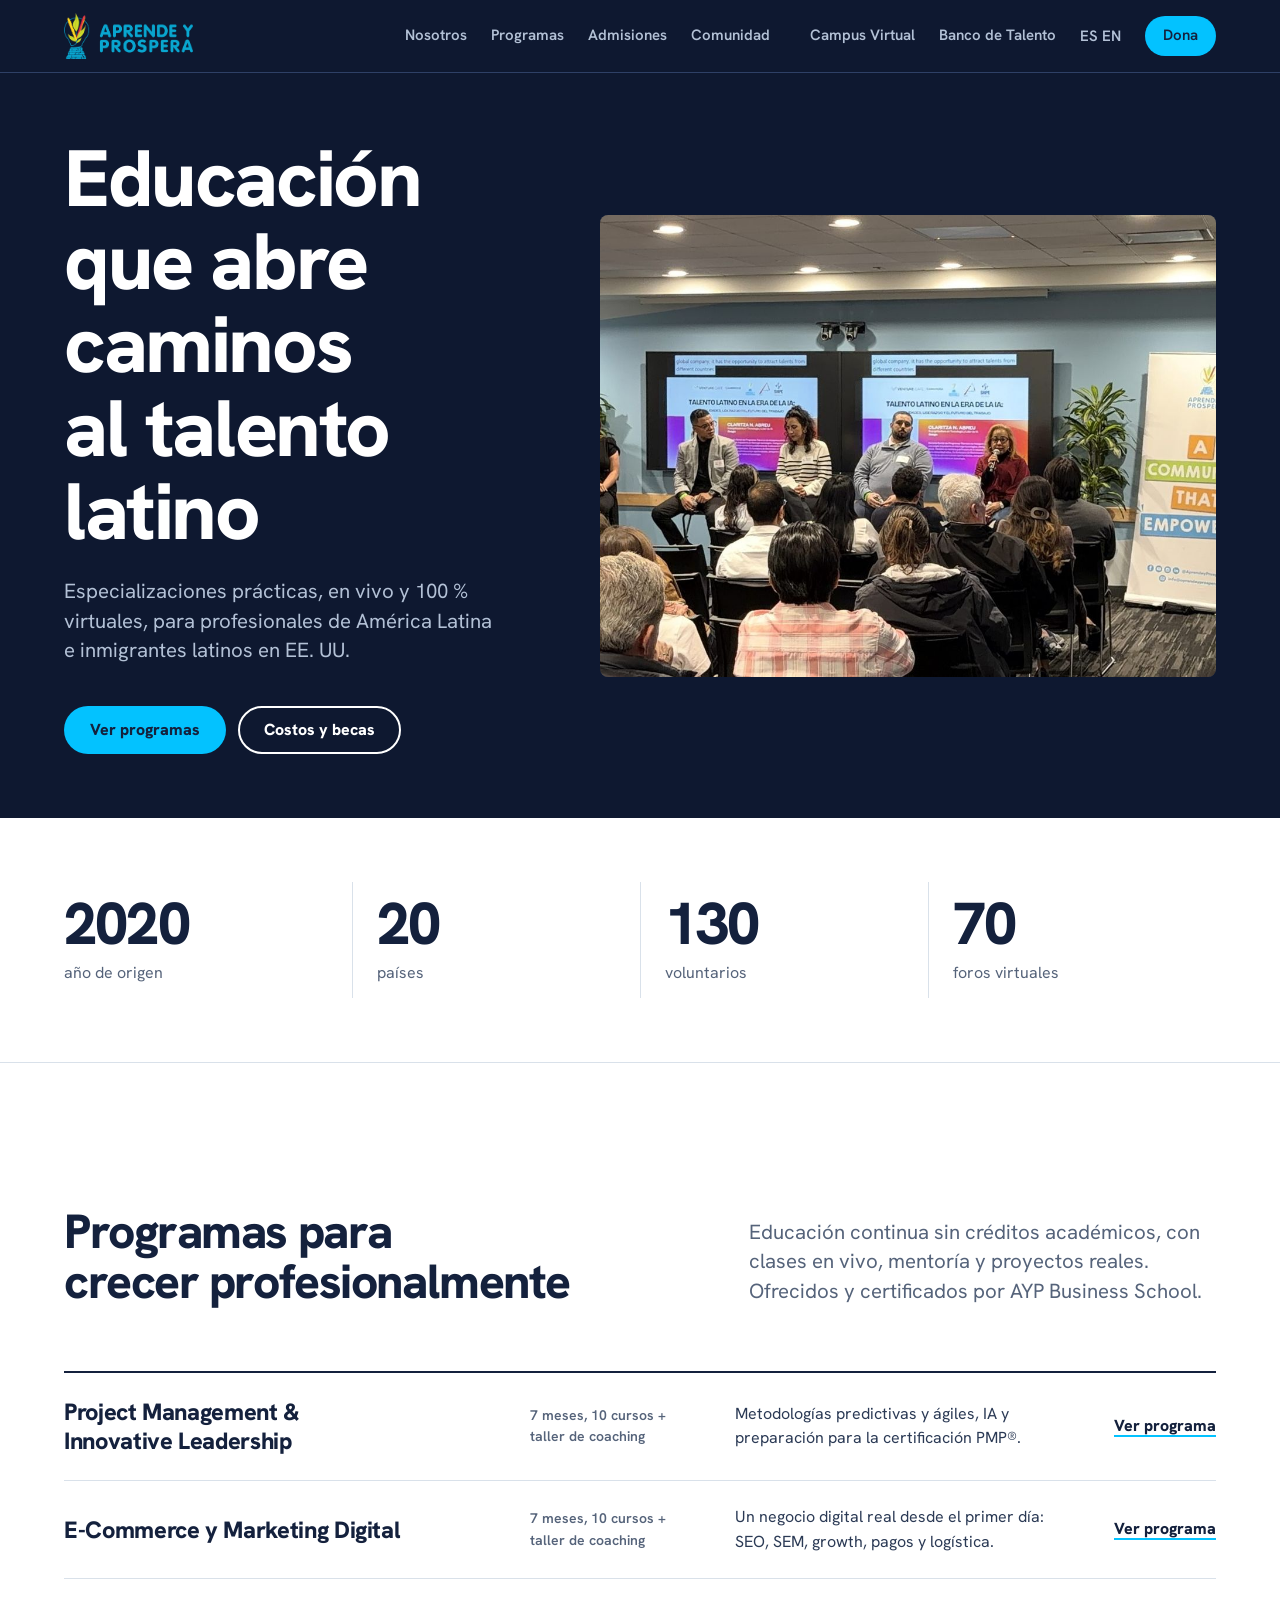
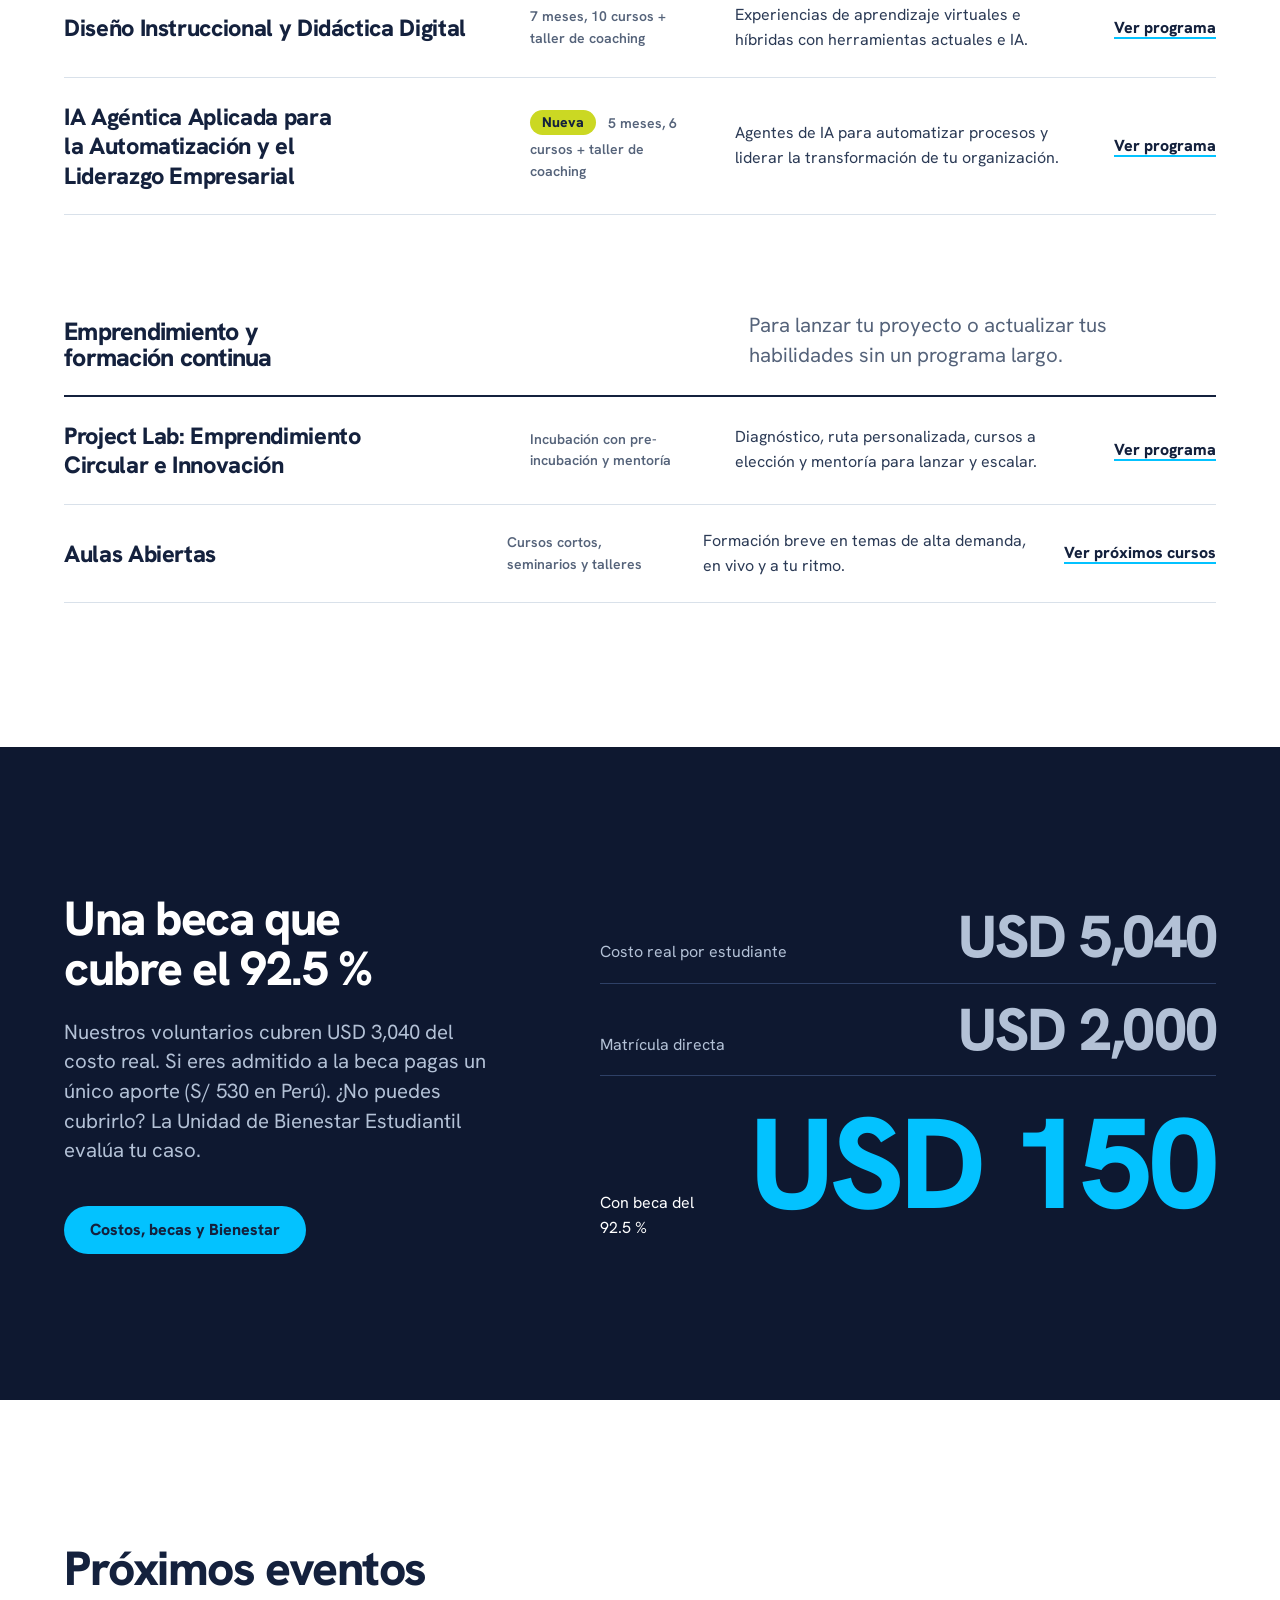
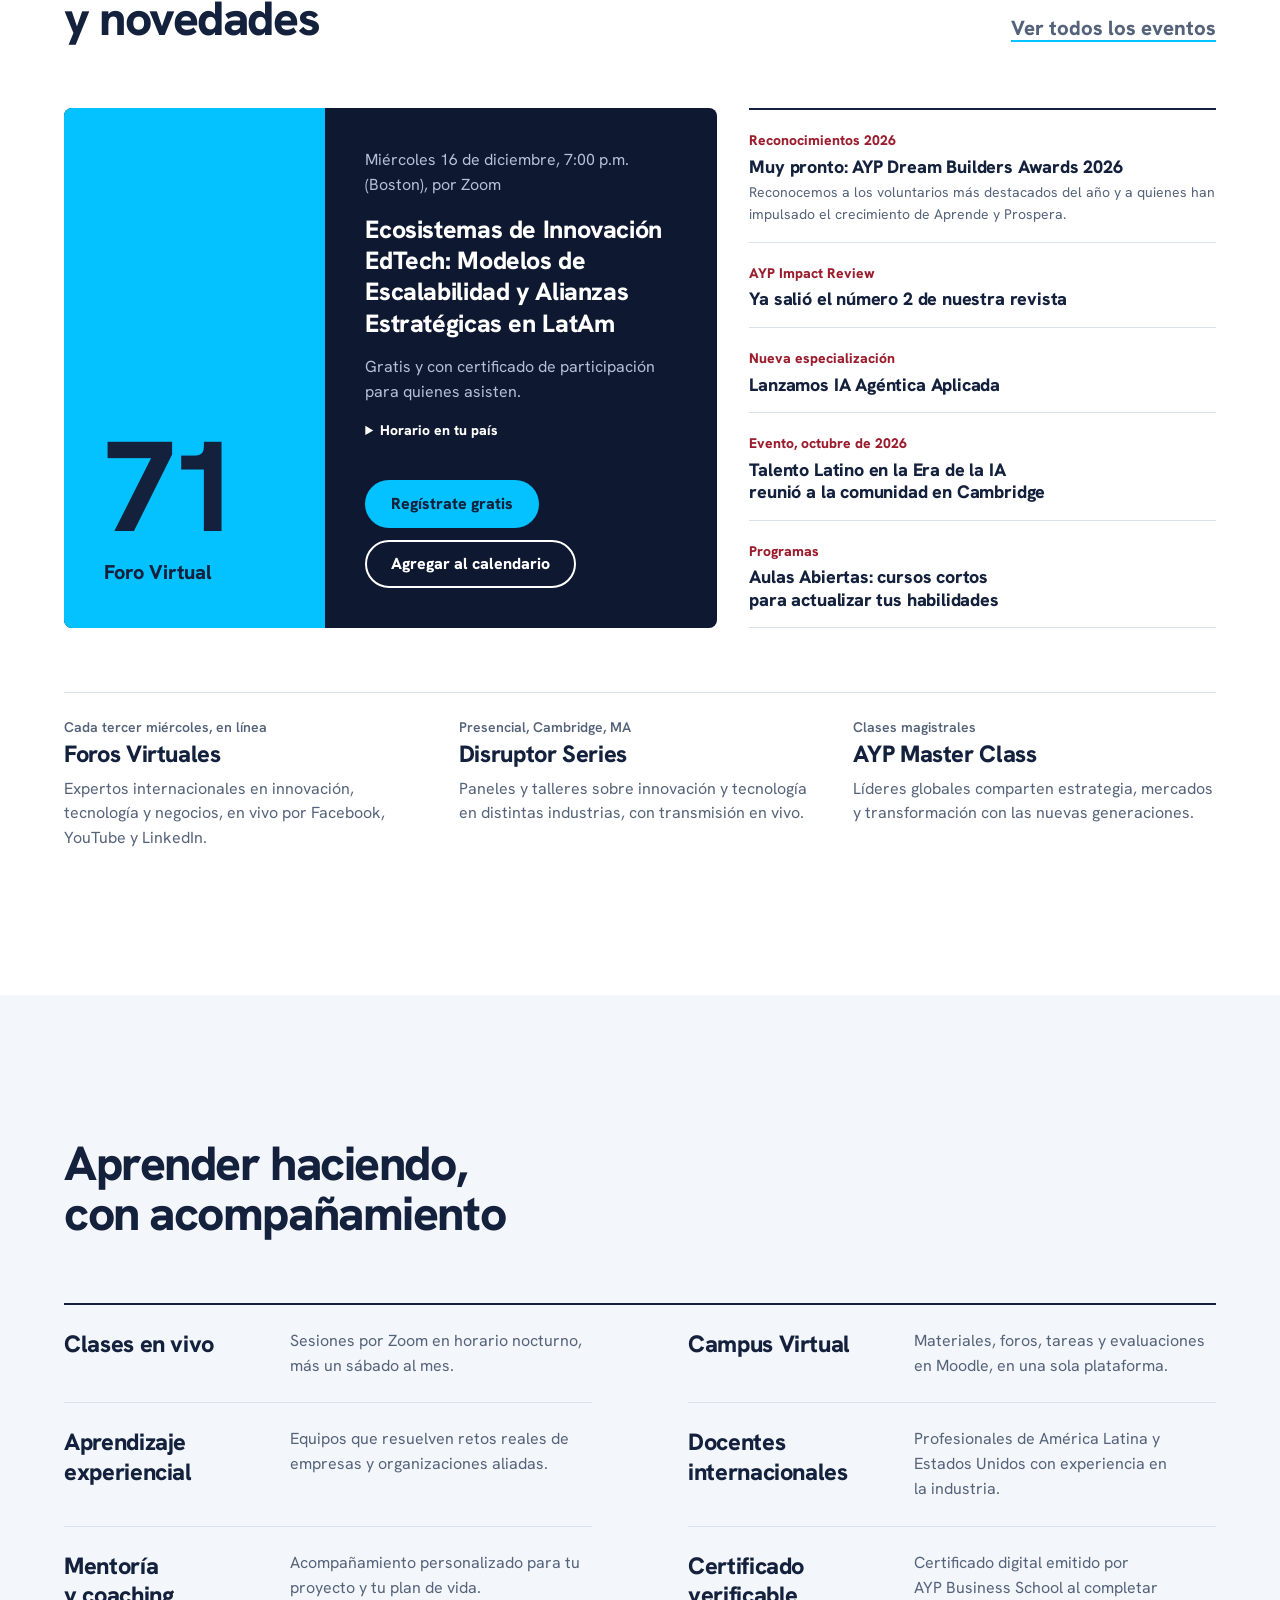
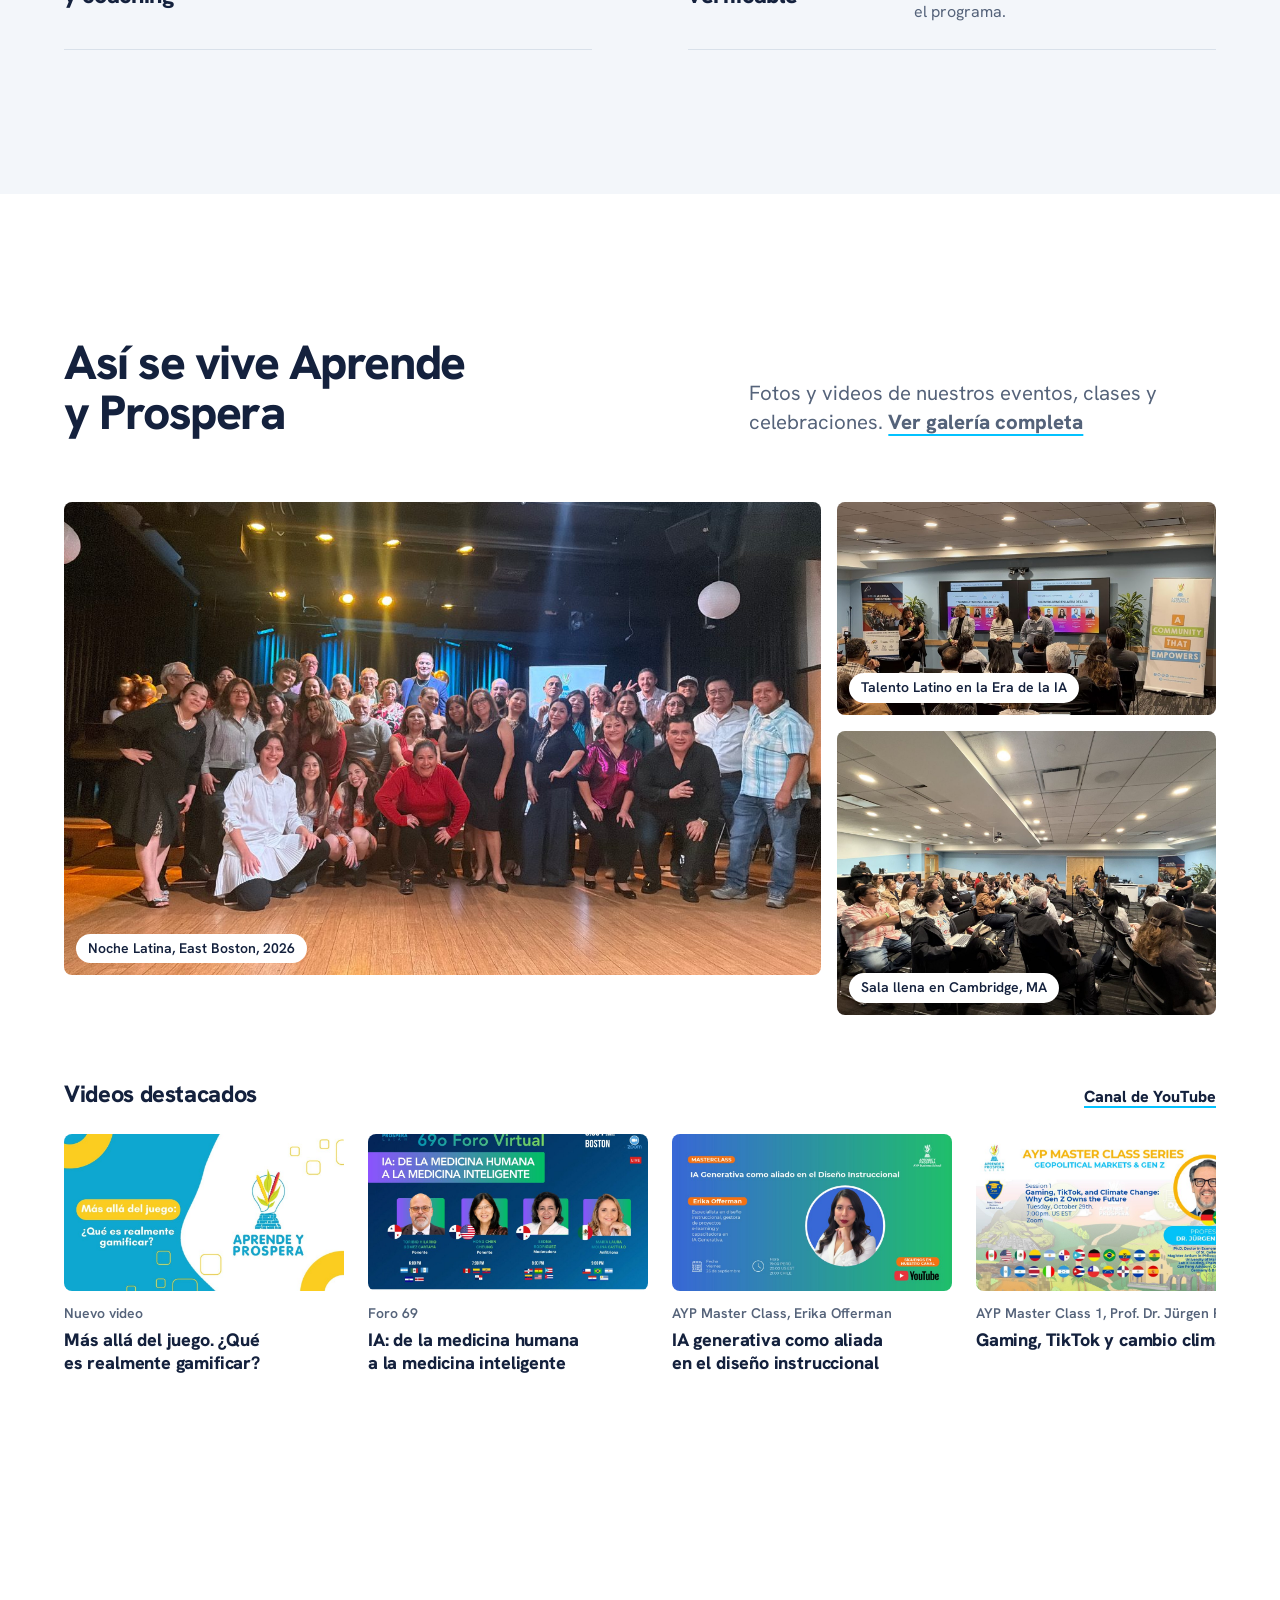
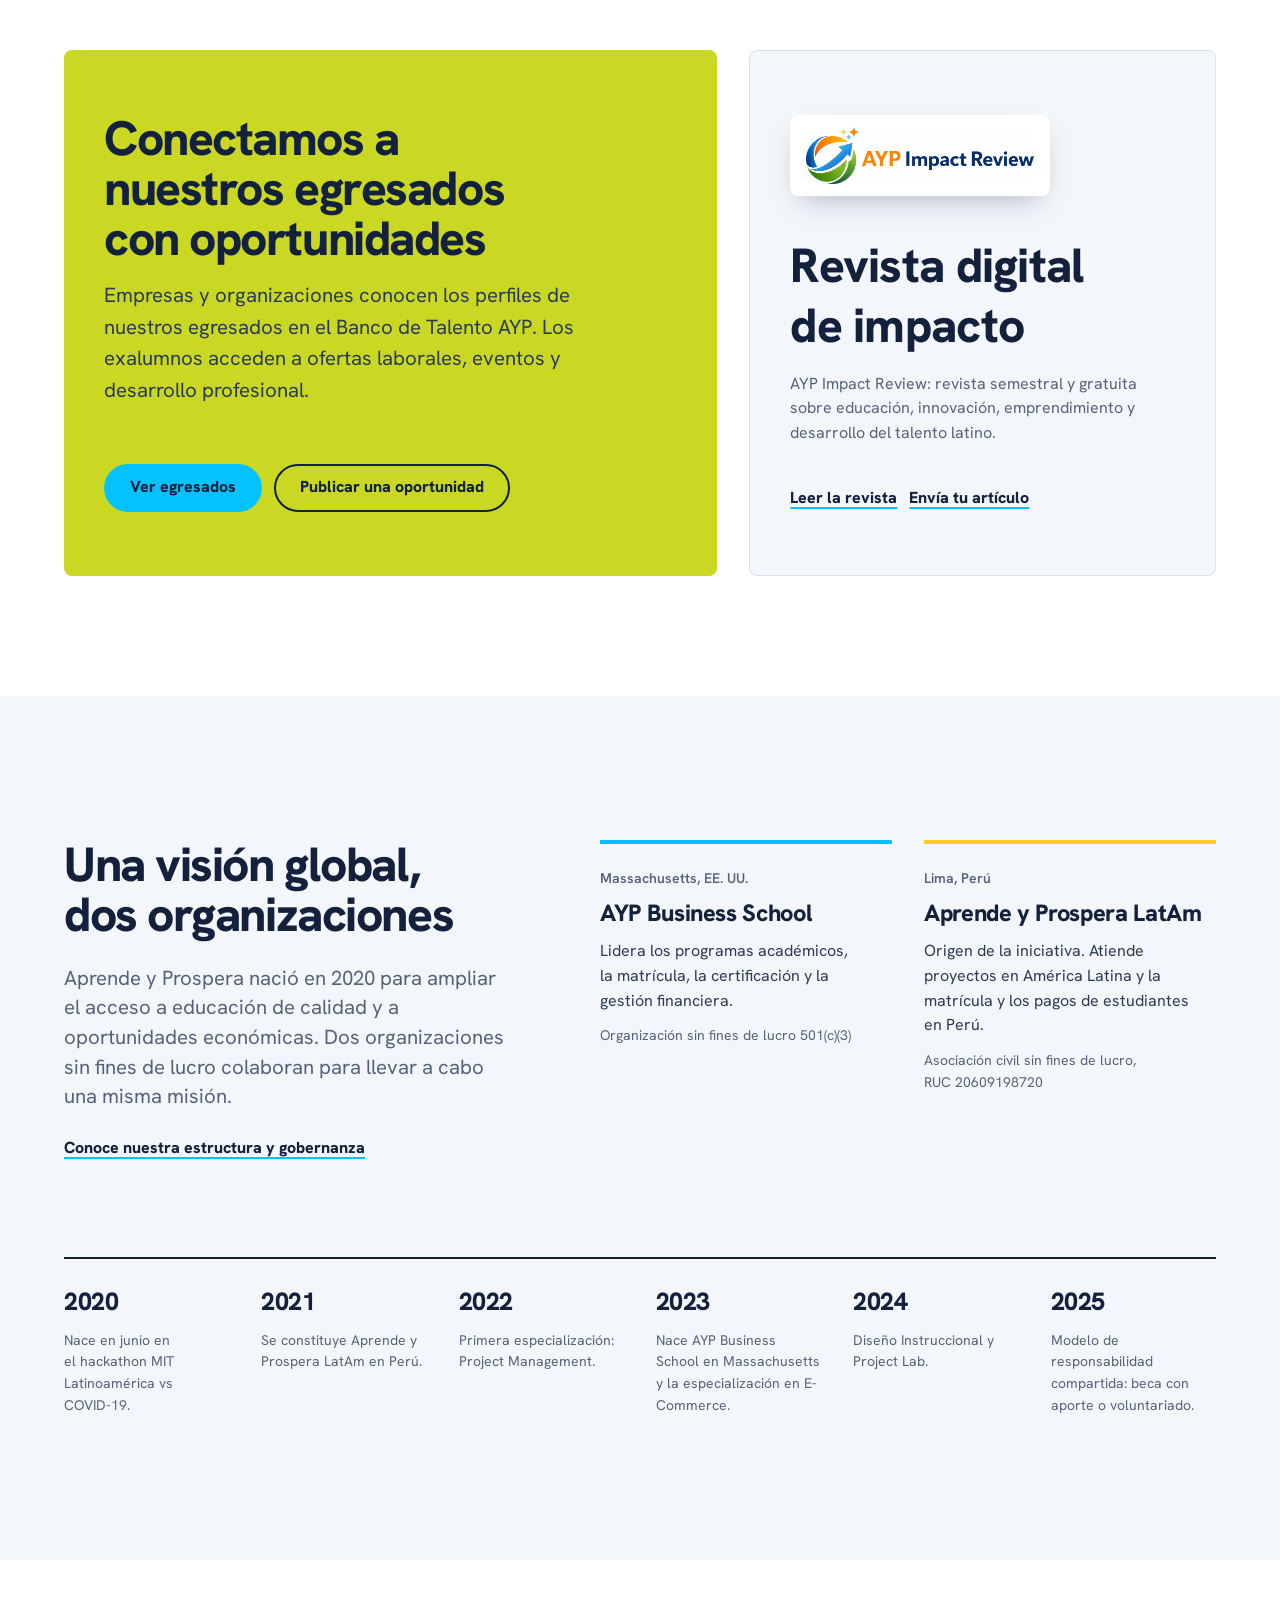
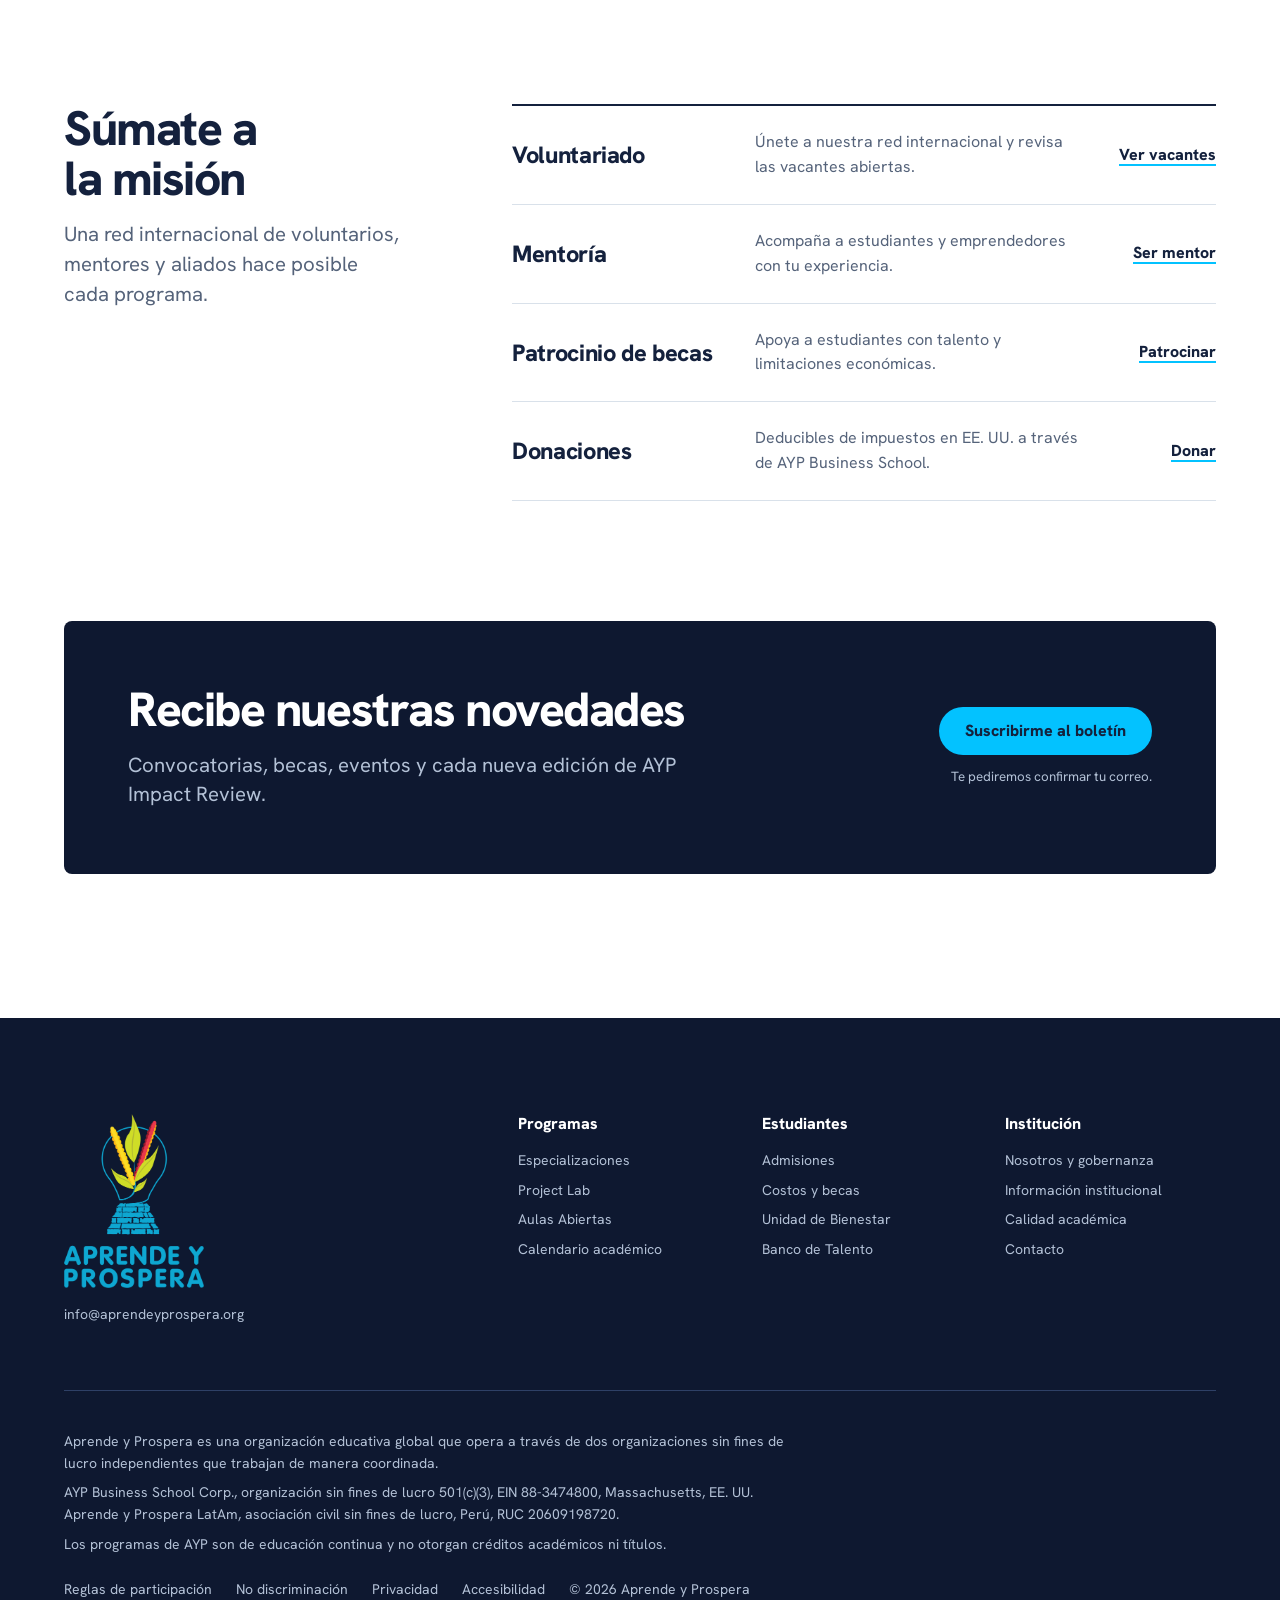
==== commit 1c160f0e: "Nuevo logo horizontal en el menú y corrige botones del menú en inglés Co-Authored-By: Claude Opus 5." ====
--- a/index.html
+++ b/index.html
@@ -77,7 +77,7 @@
 .nav { position: sticky; top: 0; z-index: var(--z-sticky-nav); background: var(--color-night); color: var(--color-night-text); border-bottom: var(--rule-hair) solid var(--color-night-rule); }
 .nav .container { display: flex; align-items: center; gap: var(--space-xl); min-height: 72px; }
 .brand { display: flex; align-items: center; gap: var(--space-sm); text-decoration: none; font-weight: 800; font-size: 1.125rem; letter-spacing: -0.01em; }
-.brand img { width: 34px; height: 34px; object-fit: contain; }
+.brand img { width: auto; height: 46px; display: block; }
 .nav-links { display: flex; gap: var(--space-lg); margin-left: auto; }
 .nav-links a, .nav-util a, .nav-util span { text-decoration: none; font-weight: 600; font-size: 0.9375rem; color: var(--color-night-muted); padding: var(--space-xs) 0; transition: color var(--dur-micro) var(--ease-out); }
 .nav-links a:hover, .nav-util a:hover { color: var(--color-night-text); }
@@ -284,7 +284,7 @@
 
 <header class="nav night">
   <div class="container">
-    <a class="brand" href="index.html"><img src="mark.png" alt="" width="34" height="34">Aprende y Prospera</a>
+    <a class="brand" href="index.html"><img src="logo-horizontal.png" alt="Aprende y Prospera" width="141" height="50"></a>
     <nav class="nav-links" aria-label="Principal">
       <a href="nosotros.html">Nosotros</a>
       <a href="programas.html">Programas</a>
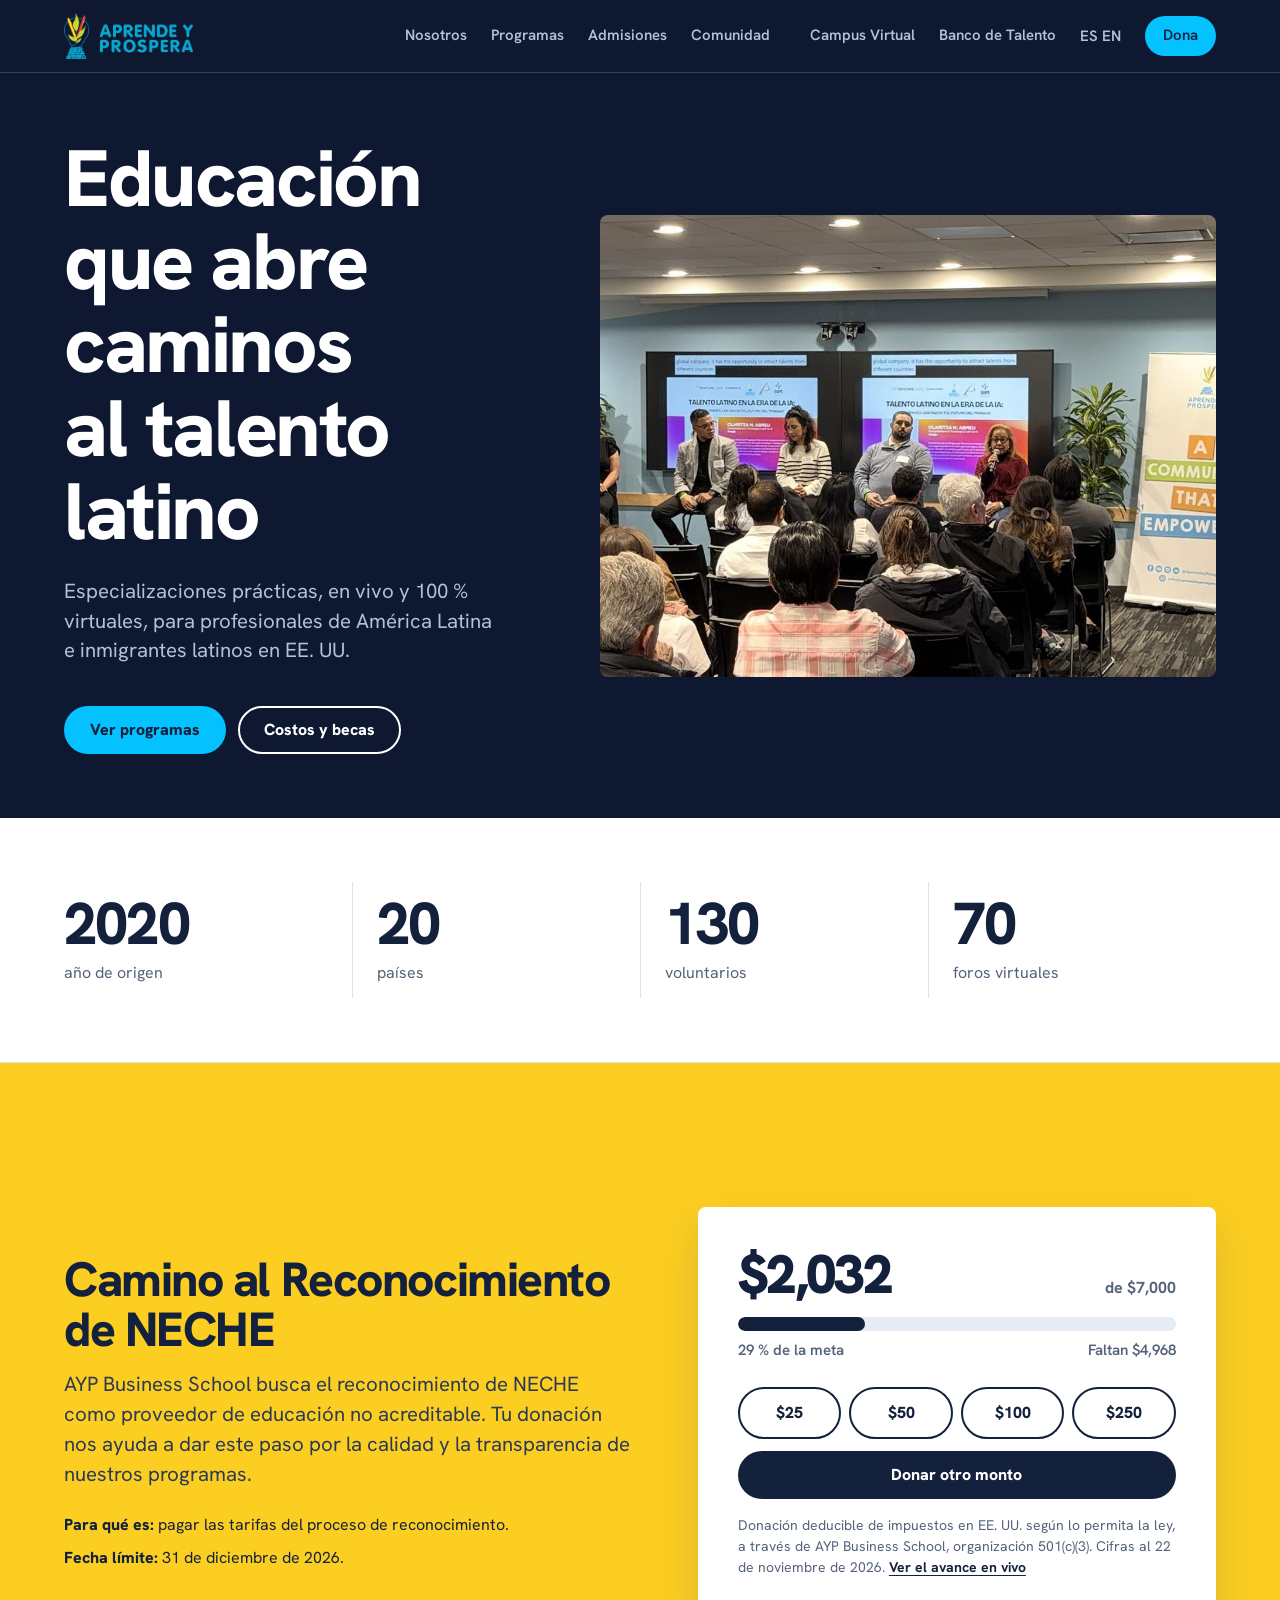
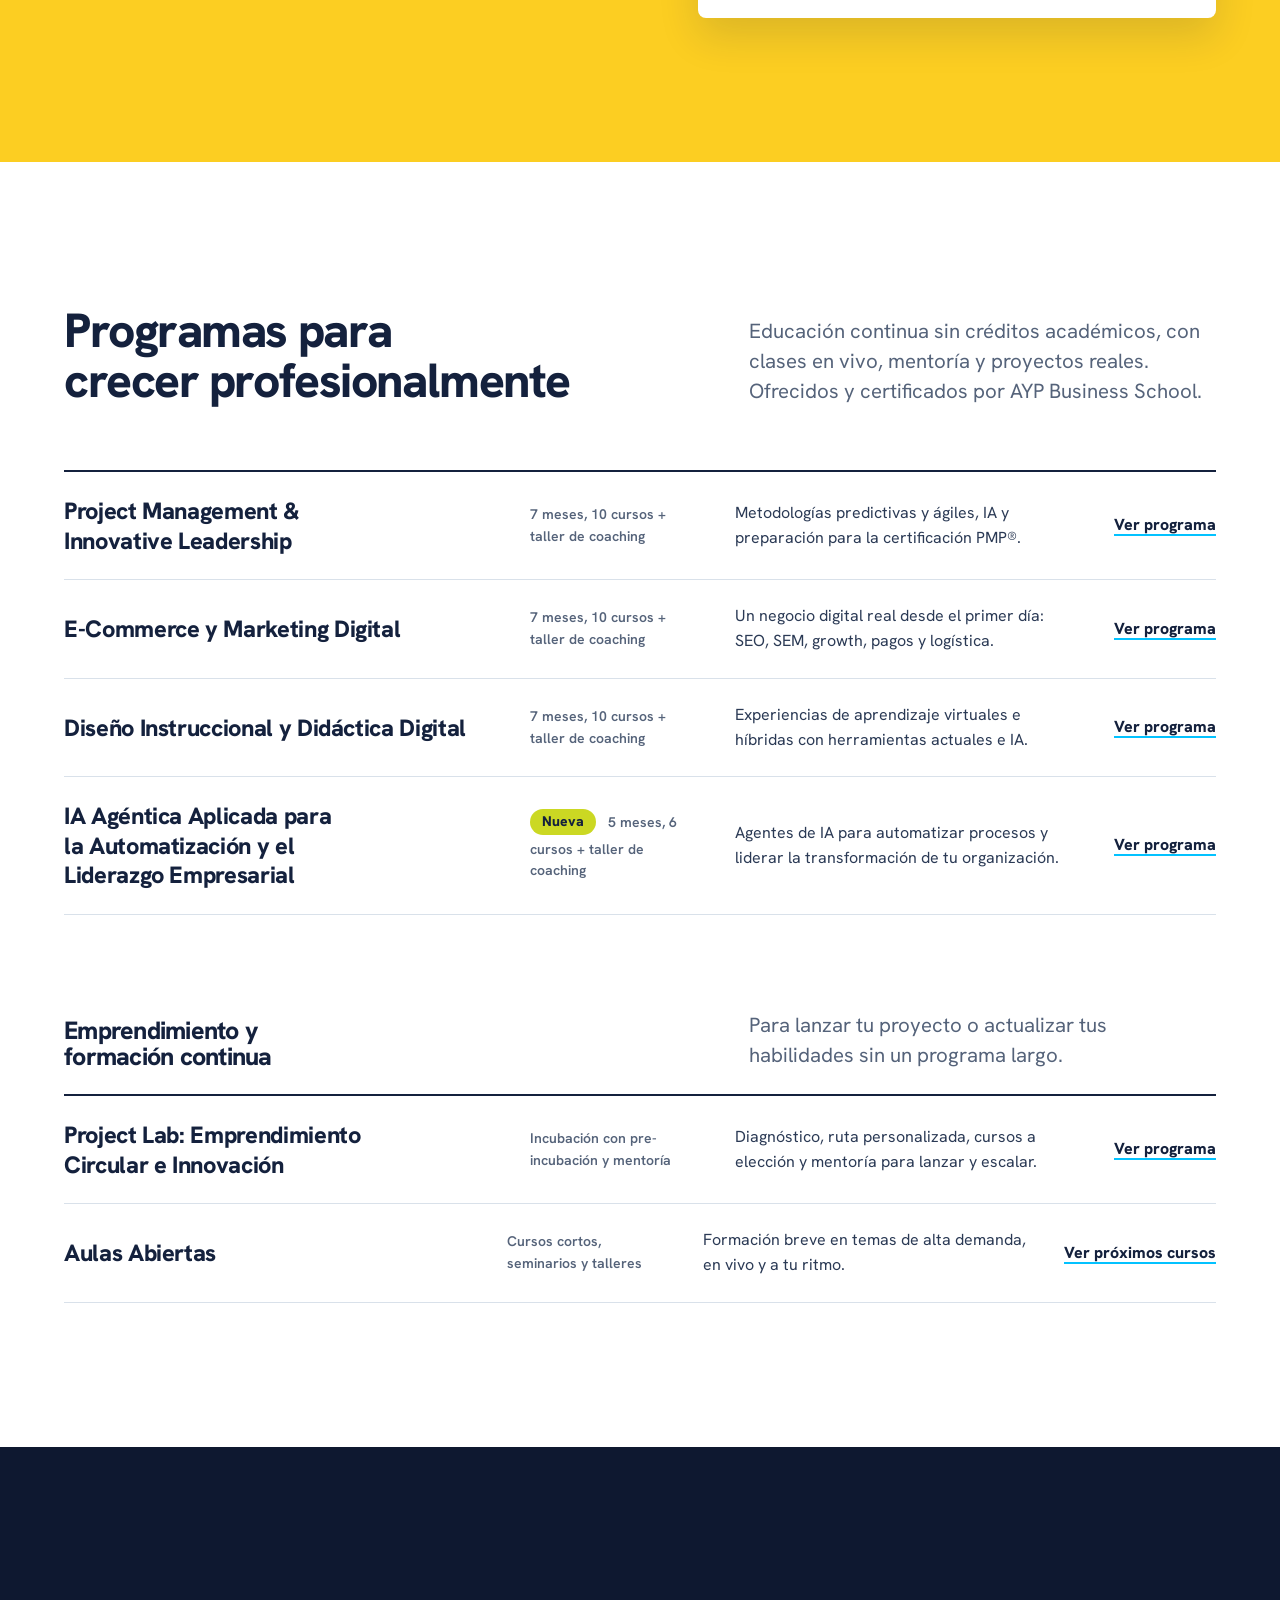
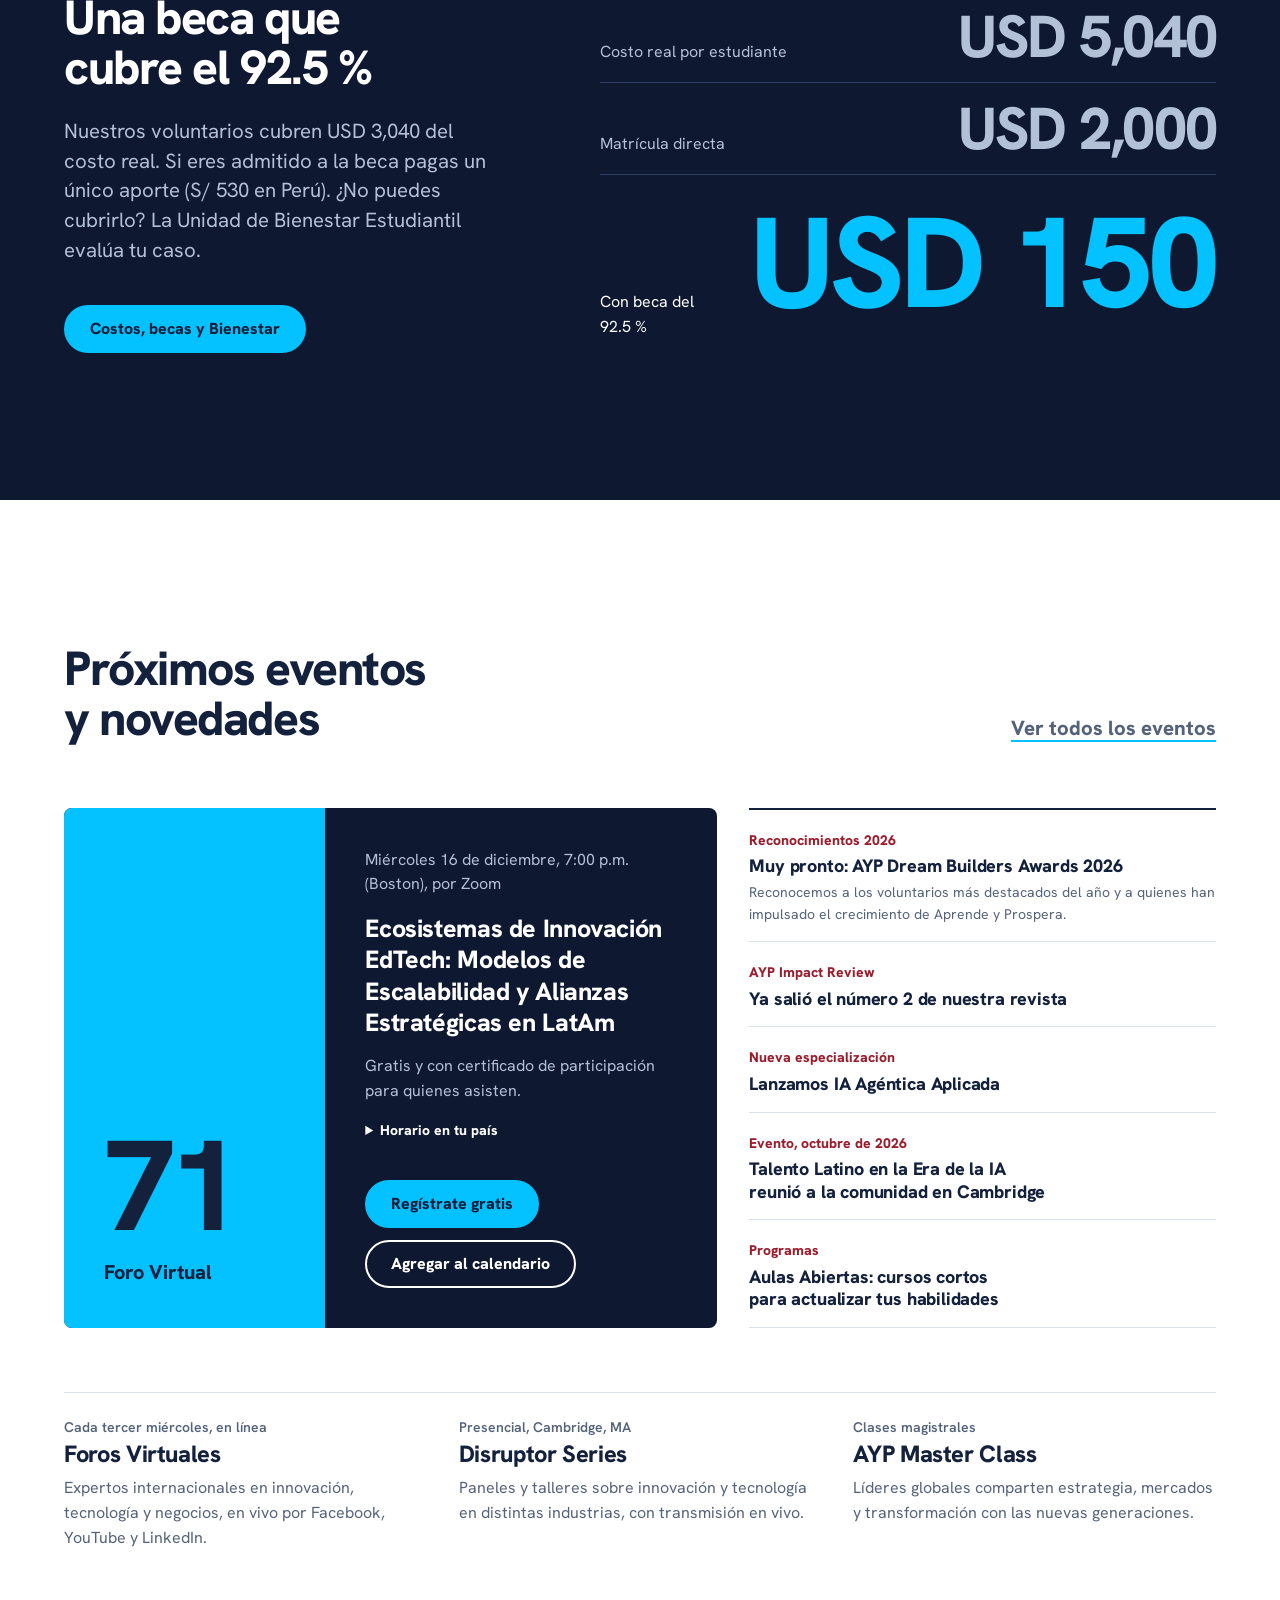
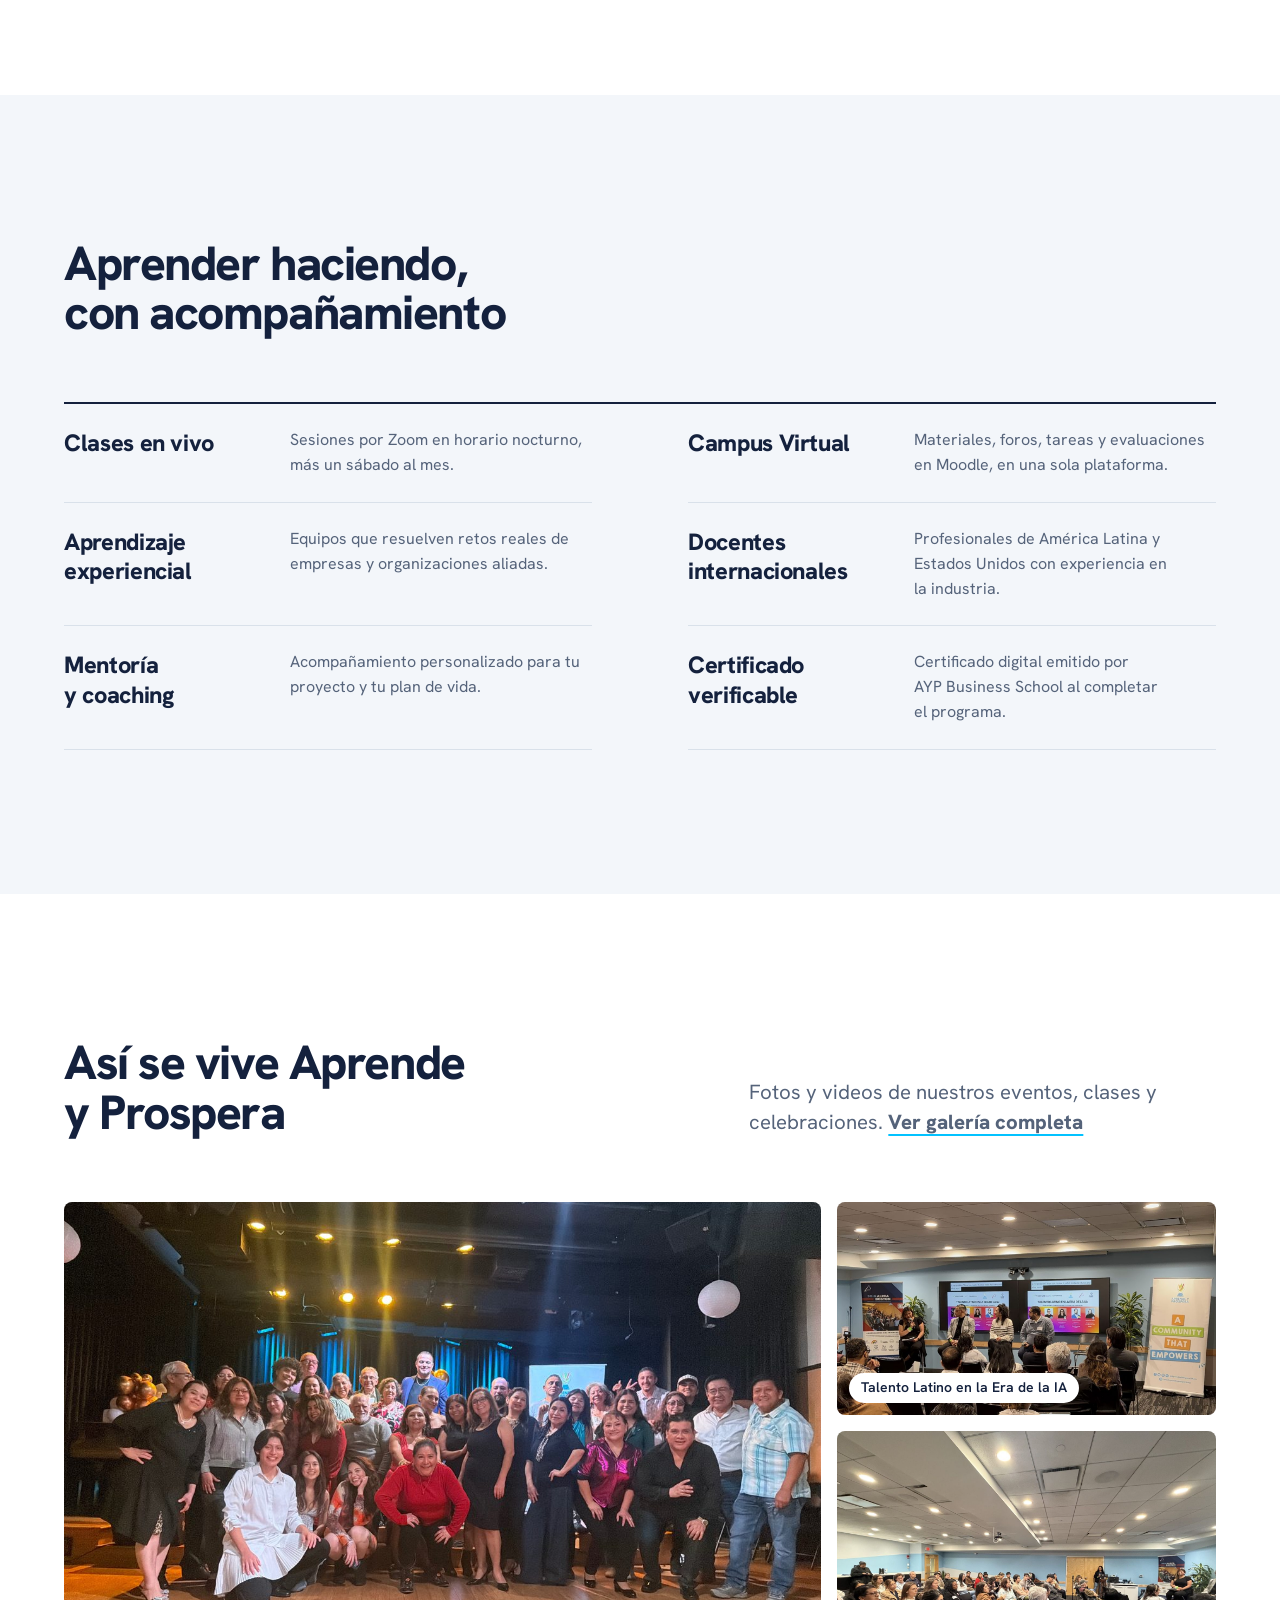
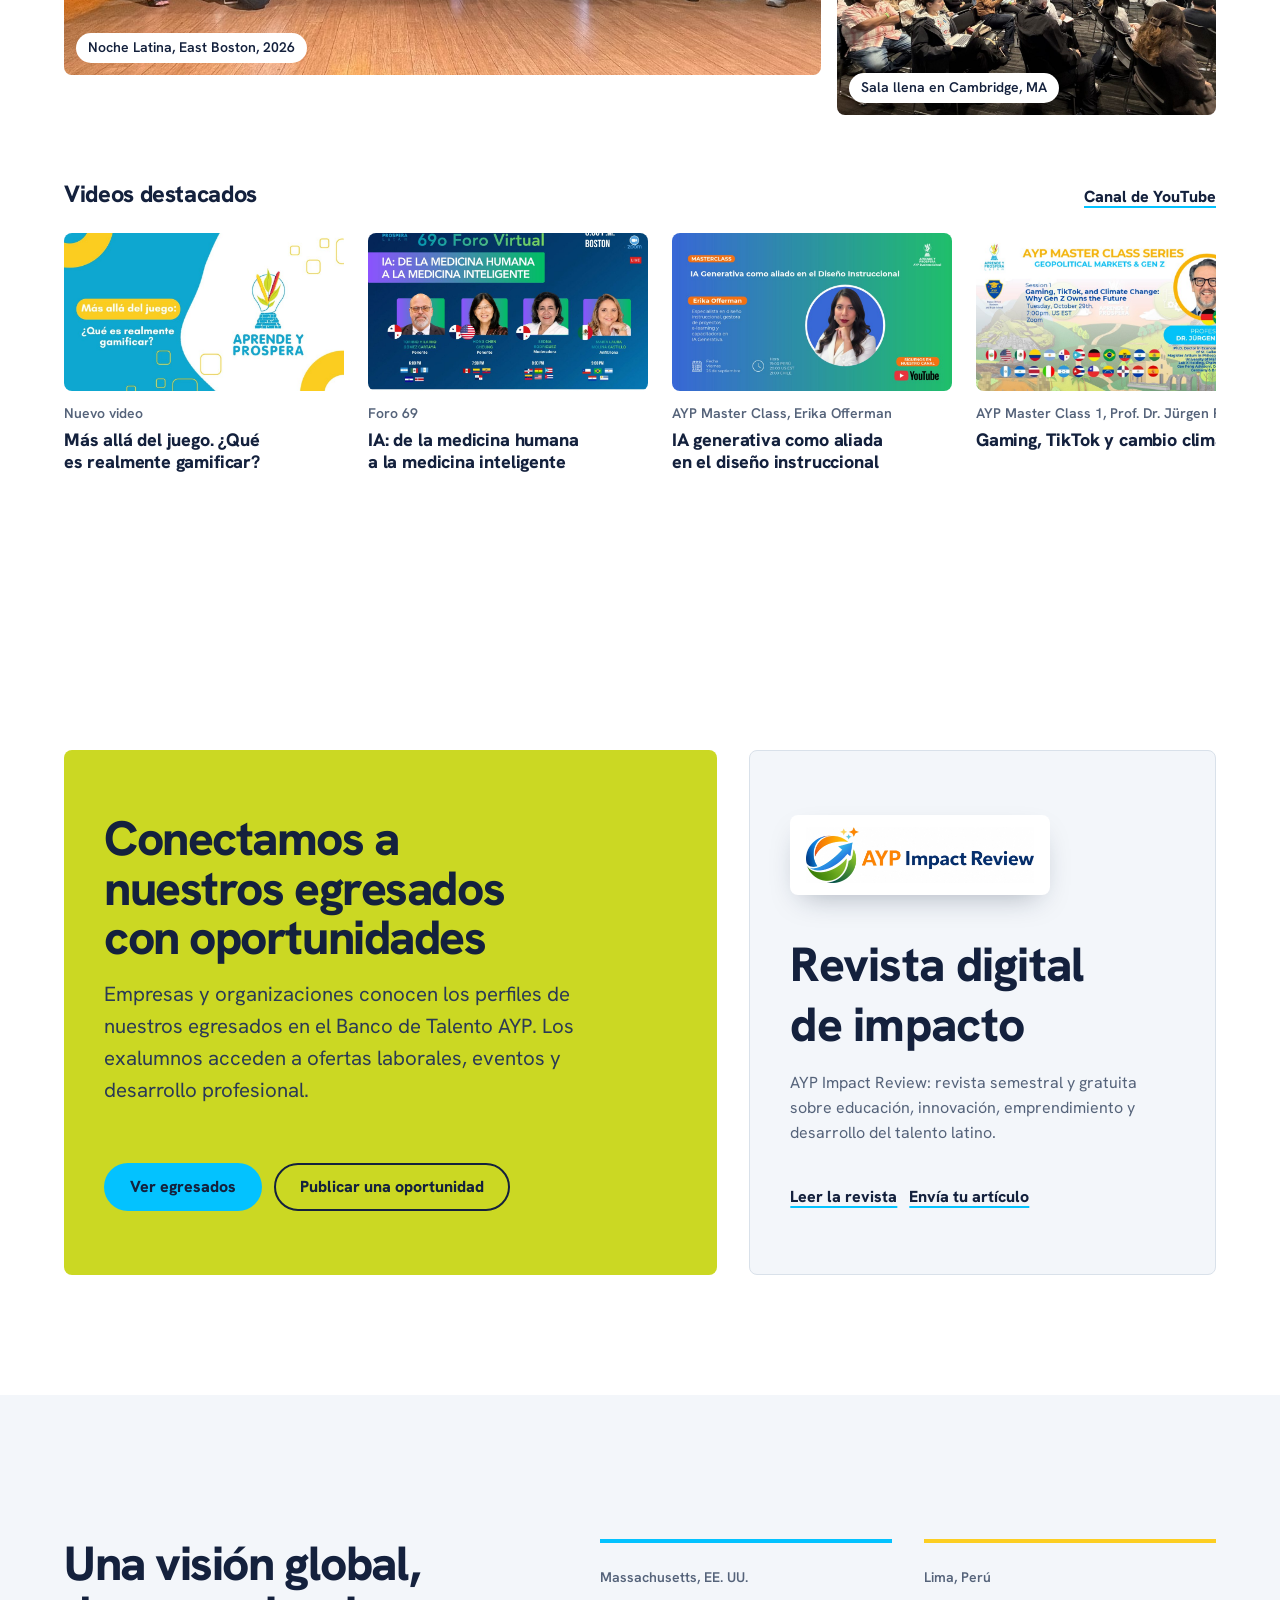
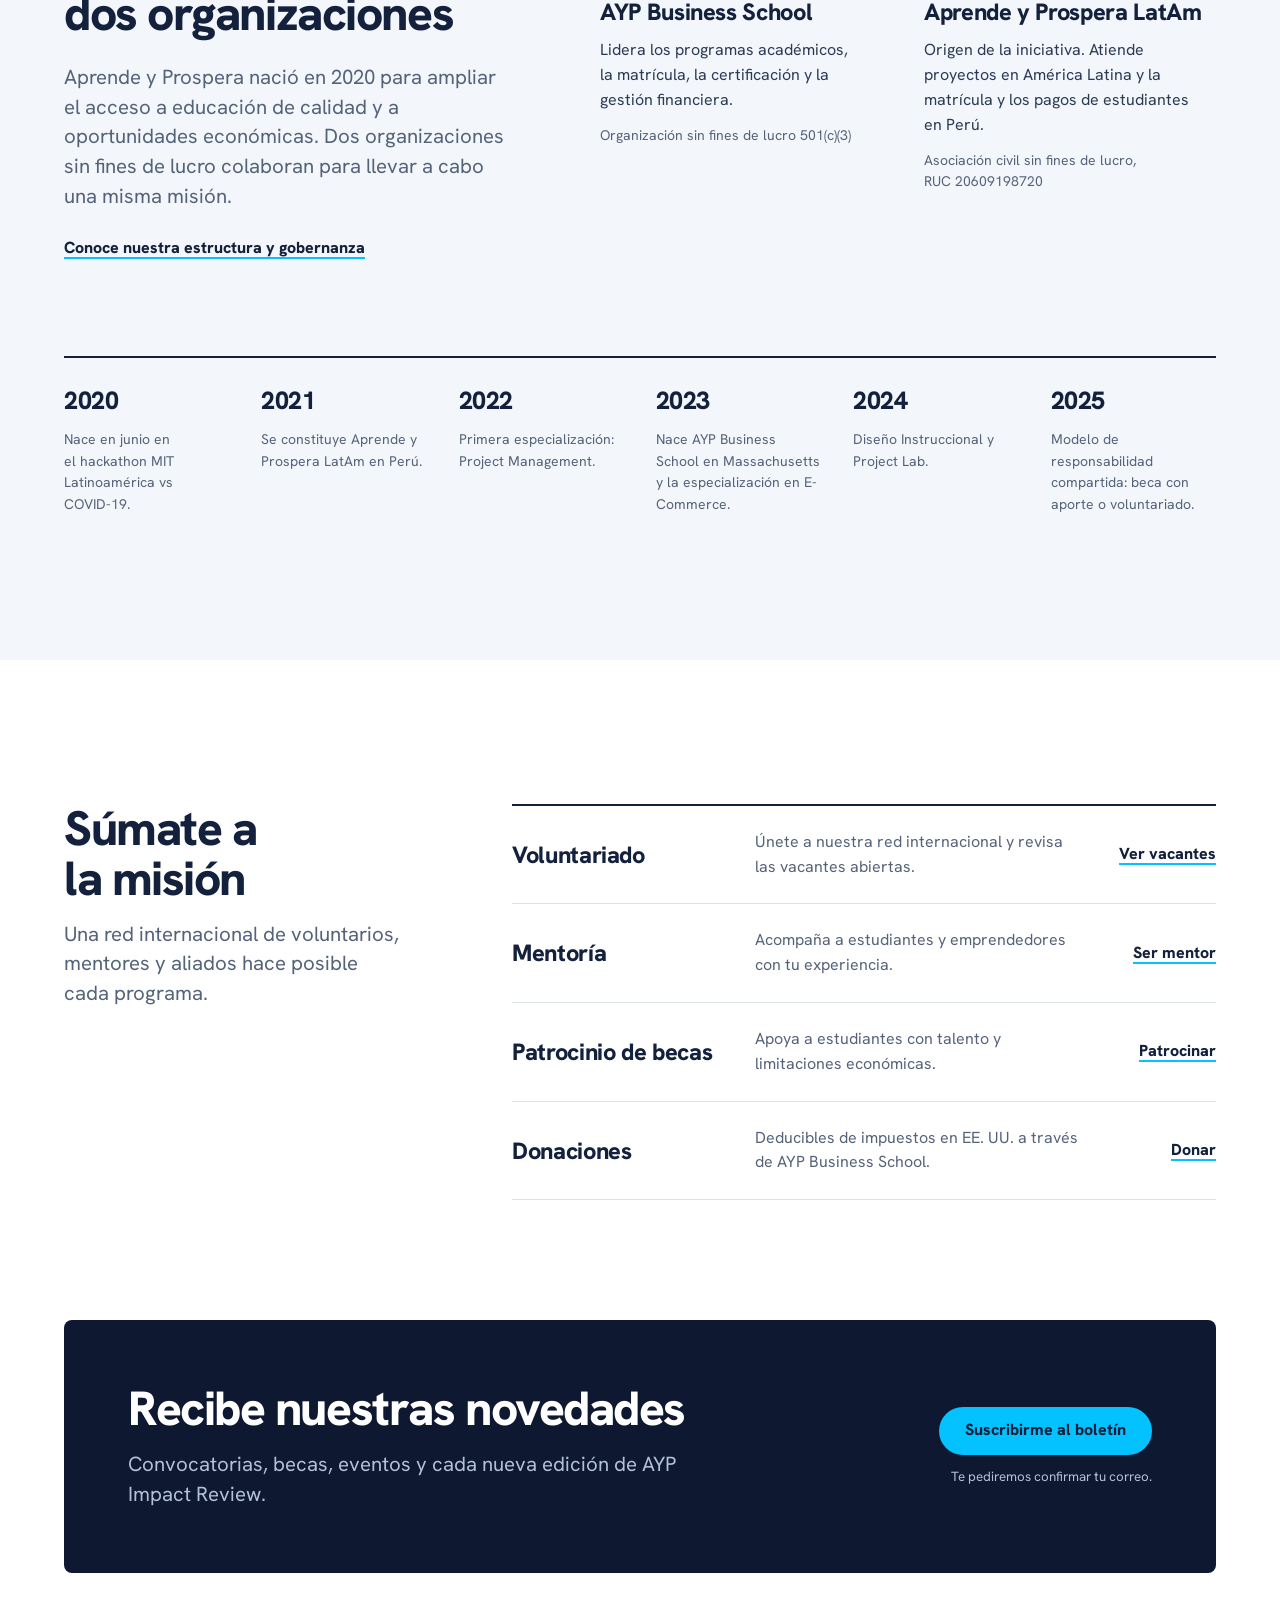
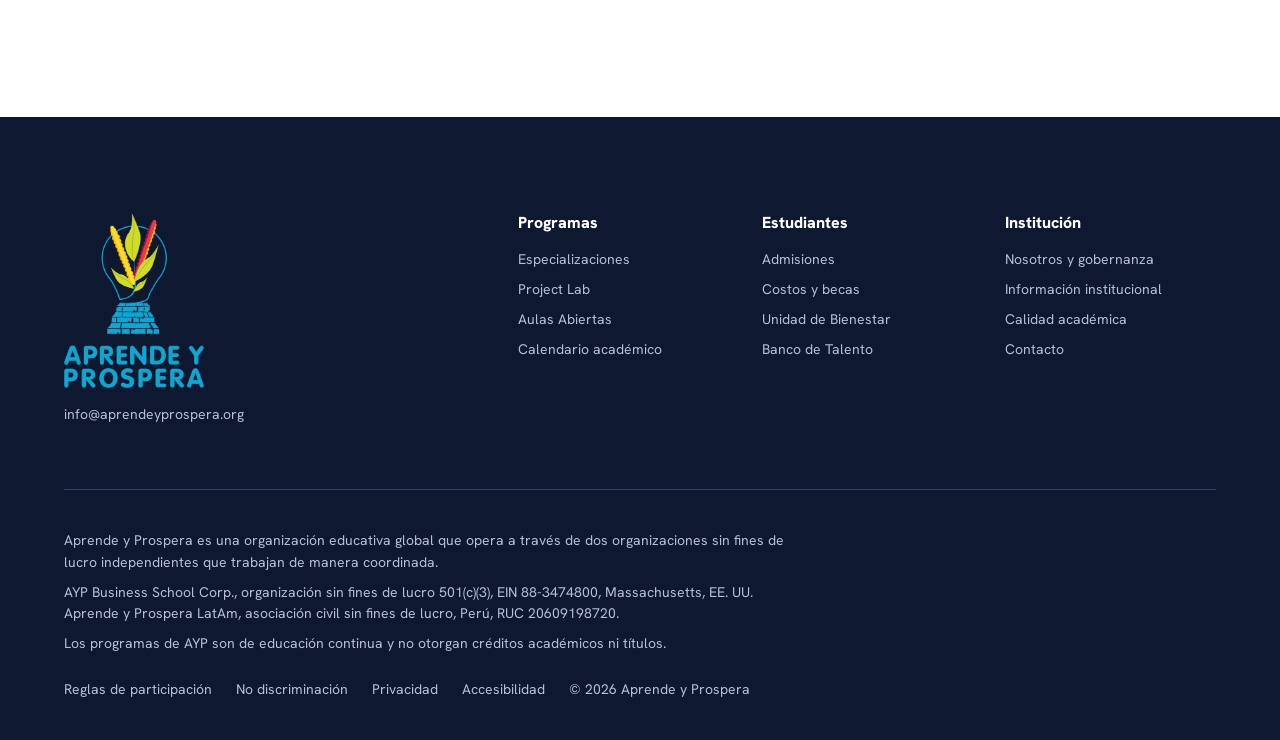
==== commit 7bf70a4c: "Campaña Camino al Reconocimiento de NECHE en la portada Co-Authored-By: Claude Opus 5.5 <noreply@ant" ====
--- a/index.html
+++ b/index.html
@@ -276,6 +276,29 @@
 @media (prefers-reduced-motion: reduce) {
   *, *::before, *::after { transition-duration: 0.01ms !important; animation-duration: 0.01ms !important; scroll-behavior: auto !important; }
 }
+
+/* Campaña NECHE */
+.campaign { background: var(--color-yellow); color: var(--color-ink); }
+.campaign .grid { display: grid; grid-template-columns: minmax(0, 1.1fr) minmax(0, 1fr); gap: var(--space-2xl); align-items: center; }
+.campaign h2 { overflow-wrap: break-word; min-width: 0; }
+.campaign .lead { color: var(--color-ink-2); margin-top: var(--space-md); }
+.campaign .facts { list-style: none; margin: var(--space-lg) 0 0; padding: 0; display: grid; gap: var(--space-xs); font-size: 1rem; }
+.campaign .facts b { font-weight: 800; }
+.campaign .card { background: var(--color-paper); border-radius: var(--radius-card); padding: var(--space-xl); box-shadow: 0 18px 40px rgba(20,33,61,.14); }
+.campaign .raised { display: flex; align-items: baseline; justify-content: space-between; gap: var(--space-sm); flex-wrap: wrap; }
+.campaign .raised b { font-size: clamp(2.4rem, 5vw, 3.4rem); font-weight: 900; letter-spacing: -0.03em; line-height: 1; }
+.campaign .raised span { color: var(--color-muted); font-weight: 700; }
+.campaign .bar { height: 14px; border-radius: var(--radius-pill); background: var(--color-paper-3); margin-top: var(--space-md); overflow: hidden; }
+.campaign .bar i { display: block; height: 100%; background: var(--color-ink); border-radius: inherit; }
+.campaign .meta { display: flex; justify-content: space-between; margin-top: var(--space-xs); font-size: 0.9375rem; color: var(--color-muted); font-weight: 600; }
+.campaign .amounts { display: grid; grid-template-columns: repeat(4, minmax(0, 1fr)); gap: var(--space-xs); margin-top: var(--space-lg); }
+.campaign .amounts a { display: block; text-align: center; padding: var(--space-sm) 0; border: 2px solid var(--color-ink); border-radius: var(--radius-pill); font-weight: 800; color: var(--color-ink); text-decoration: none; transition: background-color var(--dur-short) var(--ease-out), color var(--dur-short) var(--ease-out); }
+.campaign .amounts a:hover { background: var(--color-ink); color: var(--color-paper); }
+.campaign .card .btn { width: 100%; justify-content: center; margin-top: var(--space-sm); background: var(--color-ink); color: var(--color-paper); }
+.campaign .card .btn:hover { background: var(--color-ink-2); }
+.campaign .small { margin-top: var(--space-md); font-size: 0.875rem; color: var(--color-muted); line-height: 1.5; }
+.campaign .small a { color: var(--color-ink); font-weight: 700; }
+@media (max-width: 860px) { .campaign .grid { grid-template-columns: minmax(0, 1fr); } }
 </style>
 <link rel="alternate" hreflang="es" href="index.html">
 <link rel="alternate" hreflang="en" href="en/index.html">
@@ -338,6 +361,32 @@
       <li><b class="num">130</b><span>voluntarios</span></li>
       <li><b class="num">70</b><span>foros virtuales</span></li>
     </ul>
+  </div>
+</section>
+
+<section class="section campaign" id="campana-neche" aria-labelledby="neche-h">
+  <div class="container grid">
+    <div>
+      <h2 id="neche-h">Camino al Reconocimiento de NECHE</h2>
+      <p class="lead">AYP Business School busca el reconocimiento de NECHE como proveedor de educación no acreditable. Tu donación nos ayuda a dar este paso por la calidad y la transparencia de nuestros programas.</p>
+      <ul class="facts">
+        <li><b>Para qué es:</b> pagar las tarifas del proceso de reconocimiento.</li>
+        <li><b>Fecha límite:</b> 31 de diciembre de 2026.</li>
+      </ul>
+    </div>
+    <div class="card">
+      <div class="raised"><b class="num">$2,032</b><span>de $7,000</span></div>
+      <div class="bar" role="img" aria-label="29 % de la meta"><i style="width:29%"></i></div>
+      <div class="meta"><span>29 % de la meta</span><span>Faltan $4,968</span></div>
+      <div class="amounts" aria-label="Montos sugeridos">
+        <a href="https://www.paypal.com/ncp/payment/NLZPQPF4H5M5E" target="_blank" rel="noopener">$25</a>
+        <a href="https://www.paypal.com/ncp/payment/8LQTPET243M96" target="_blank" rel="noopener">$50</a>
+        <a href="https://www.paypal.com/ncp/payment/MRAWL2RTFMCEC" target="_blank" rel="noopener">$100</a>
+        <a href="https://www.paypal.com/ncp/payment/SMR565323V8PC" target="_blank" rel="noopener">$250</a>
+      </div>
+      <a class="btn" href="https://www.paypal.com/ncp/payment/AY6MTS8NQ4TKE" target="_blank" rel="noopener">Donar otro monto</a>
+      <p class="small">Donación deducible de impuestos en EE. UU. según lo permita la ley, a través de AYP Business School, organización 501(c)(3). Cifras al 22 de noviembre de 2026. <a href="https://claude.ai/artifact/UqB4zue1KTpGzzoFz2YYz1" target="_blank" rel="noopener">Ver el avance en vivo</a></p>
+    </div>
   </div>
 </section>
 
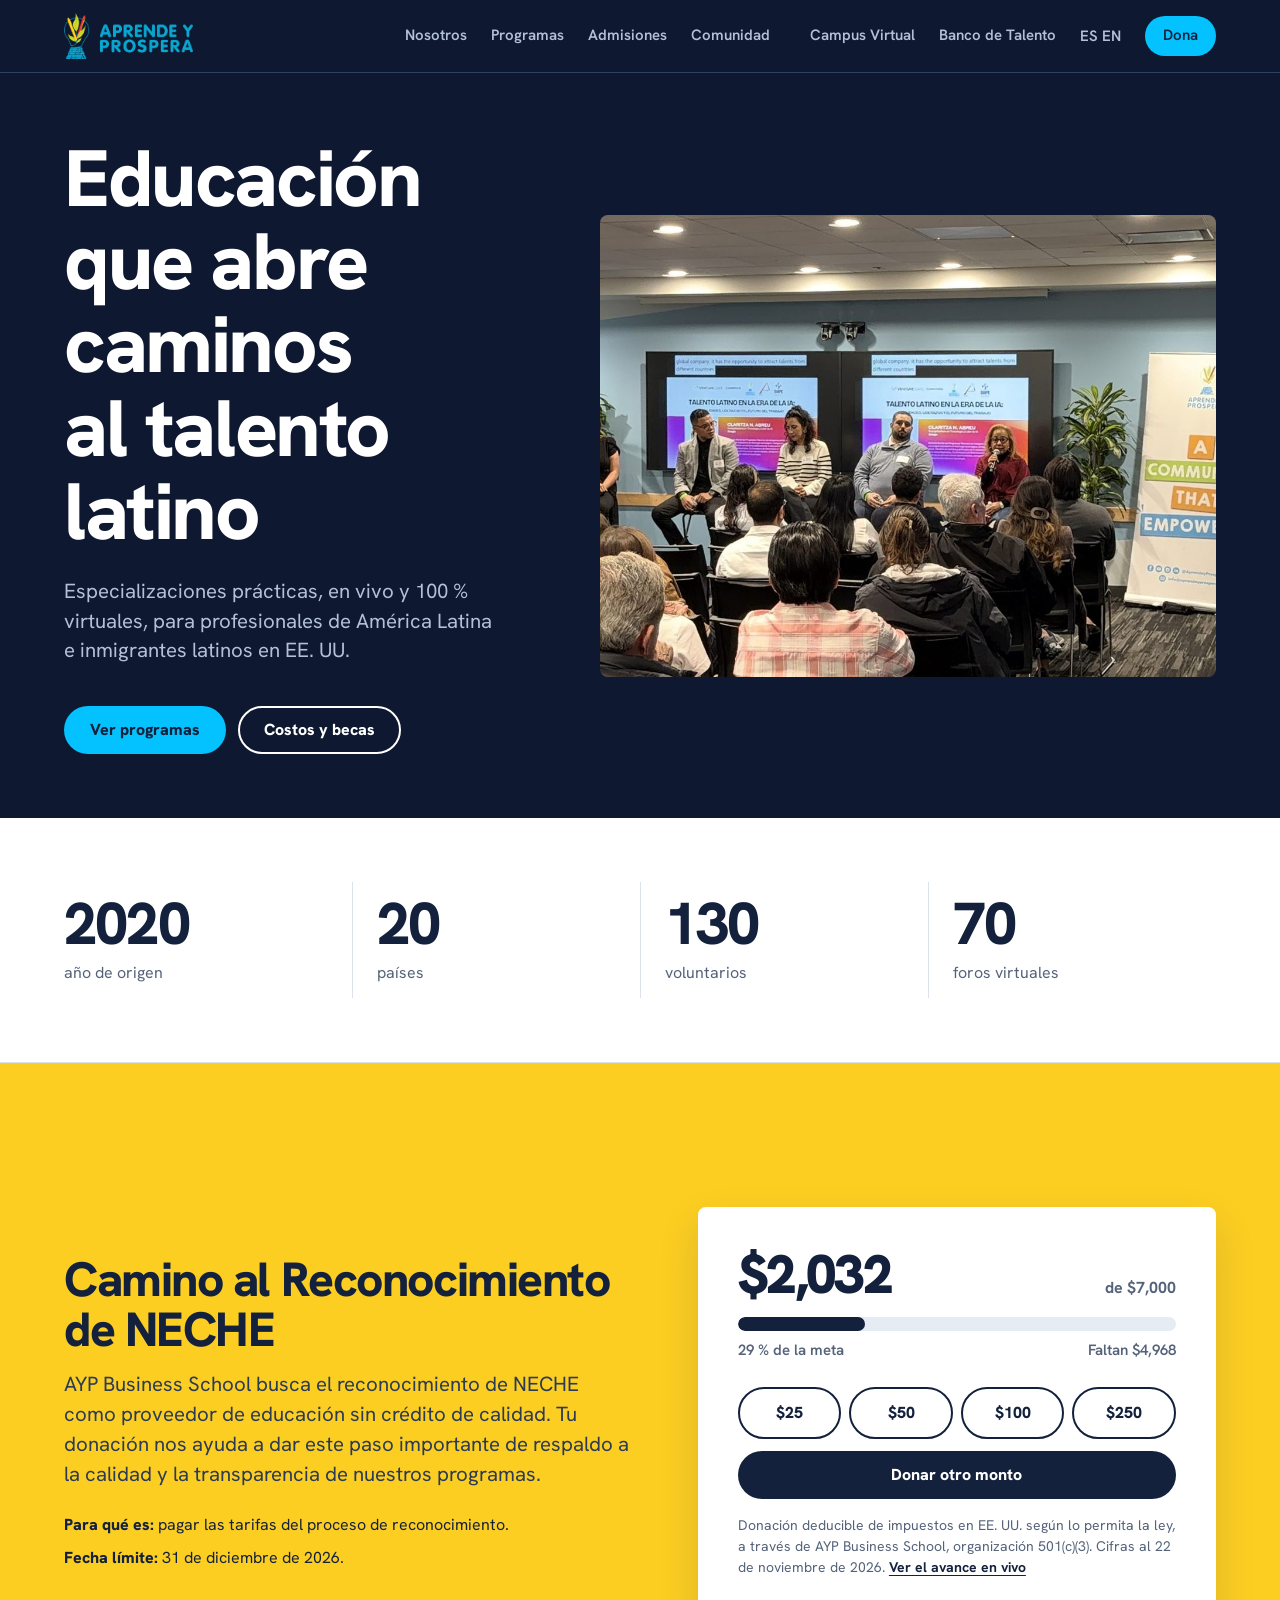
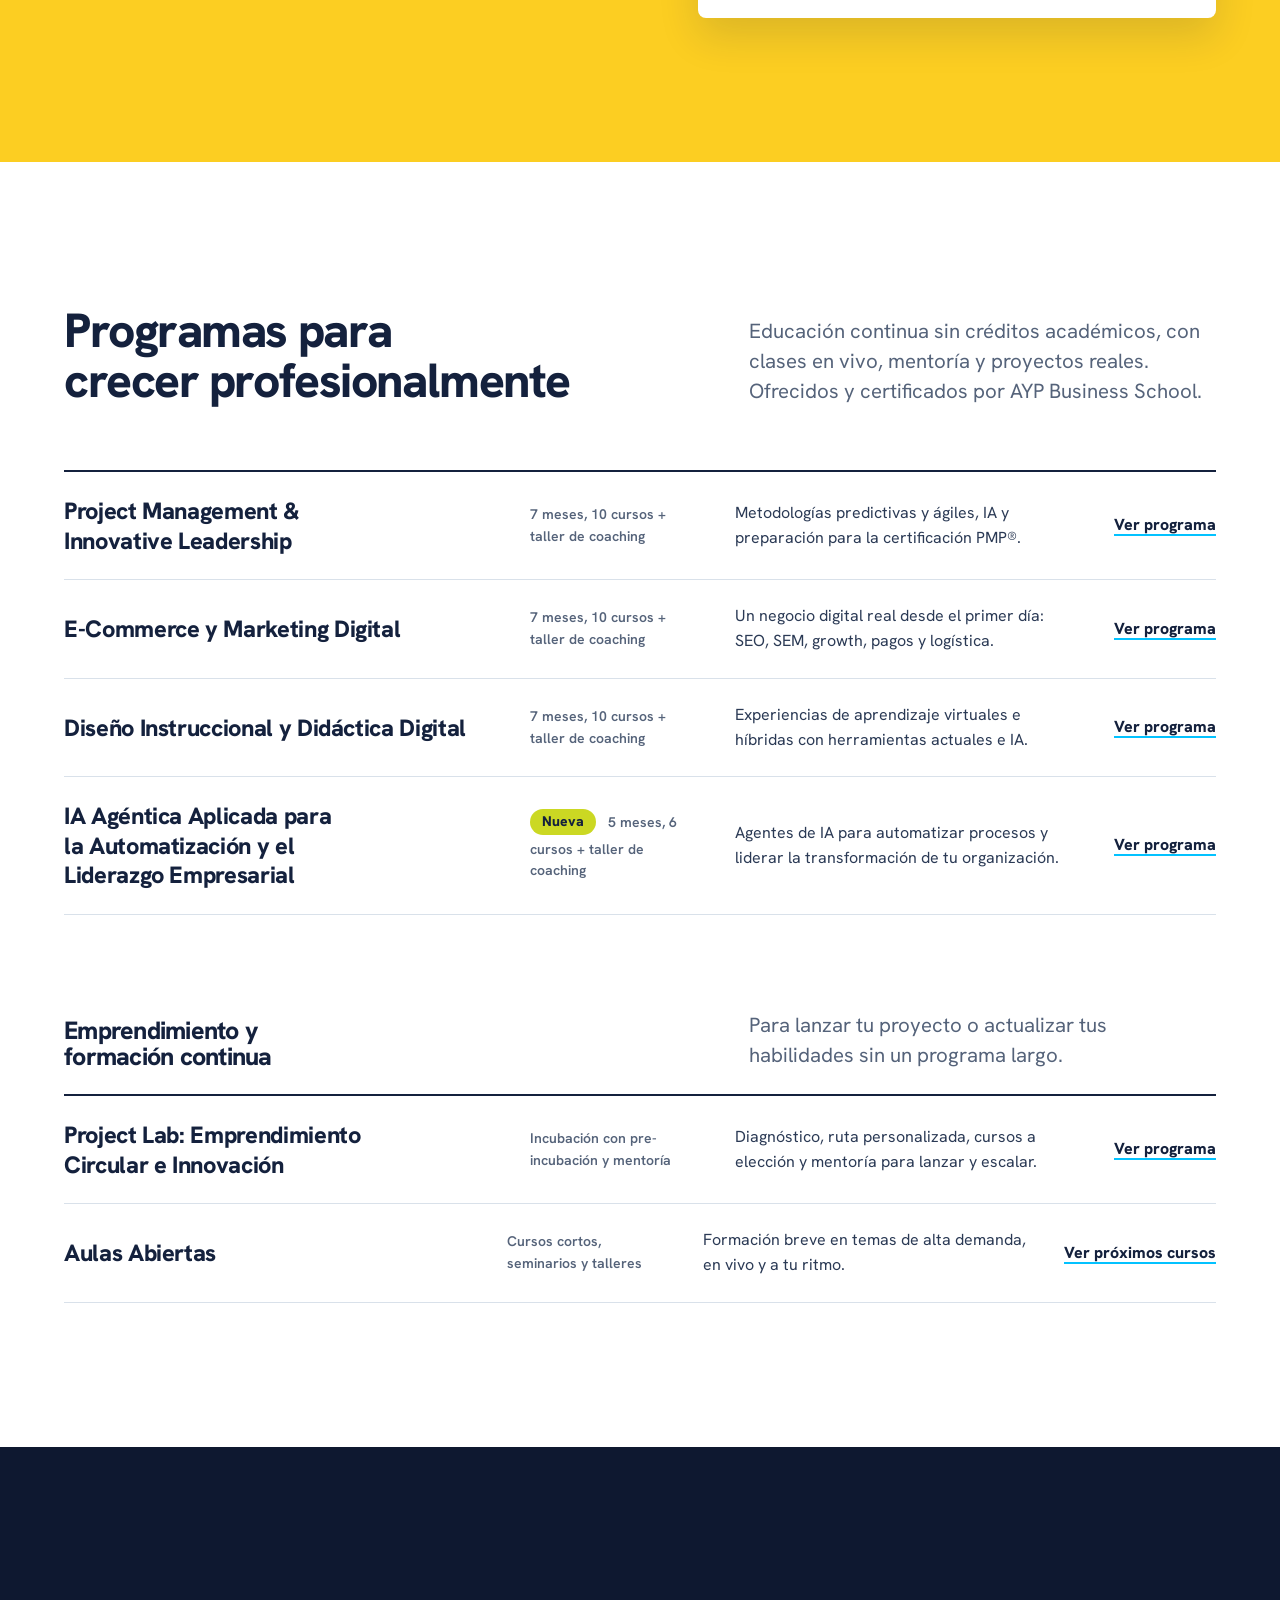
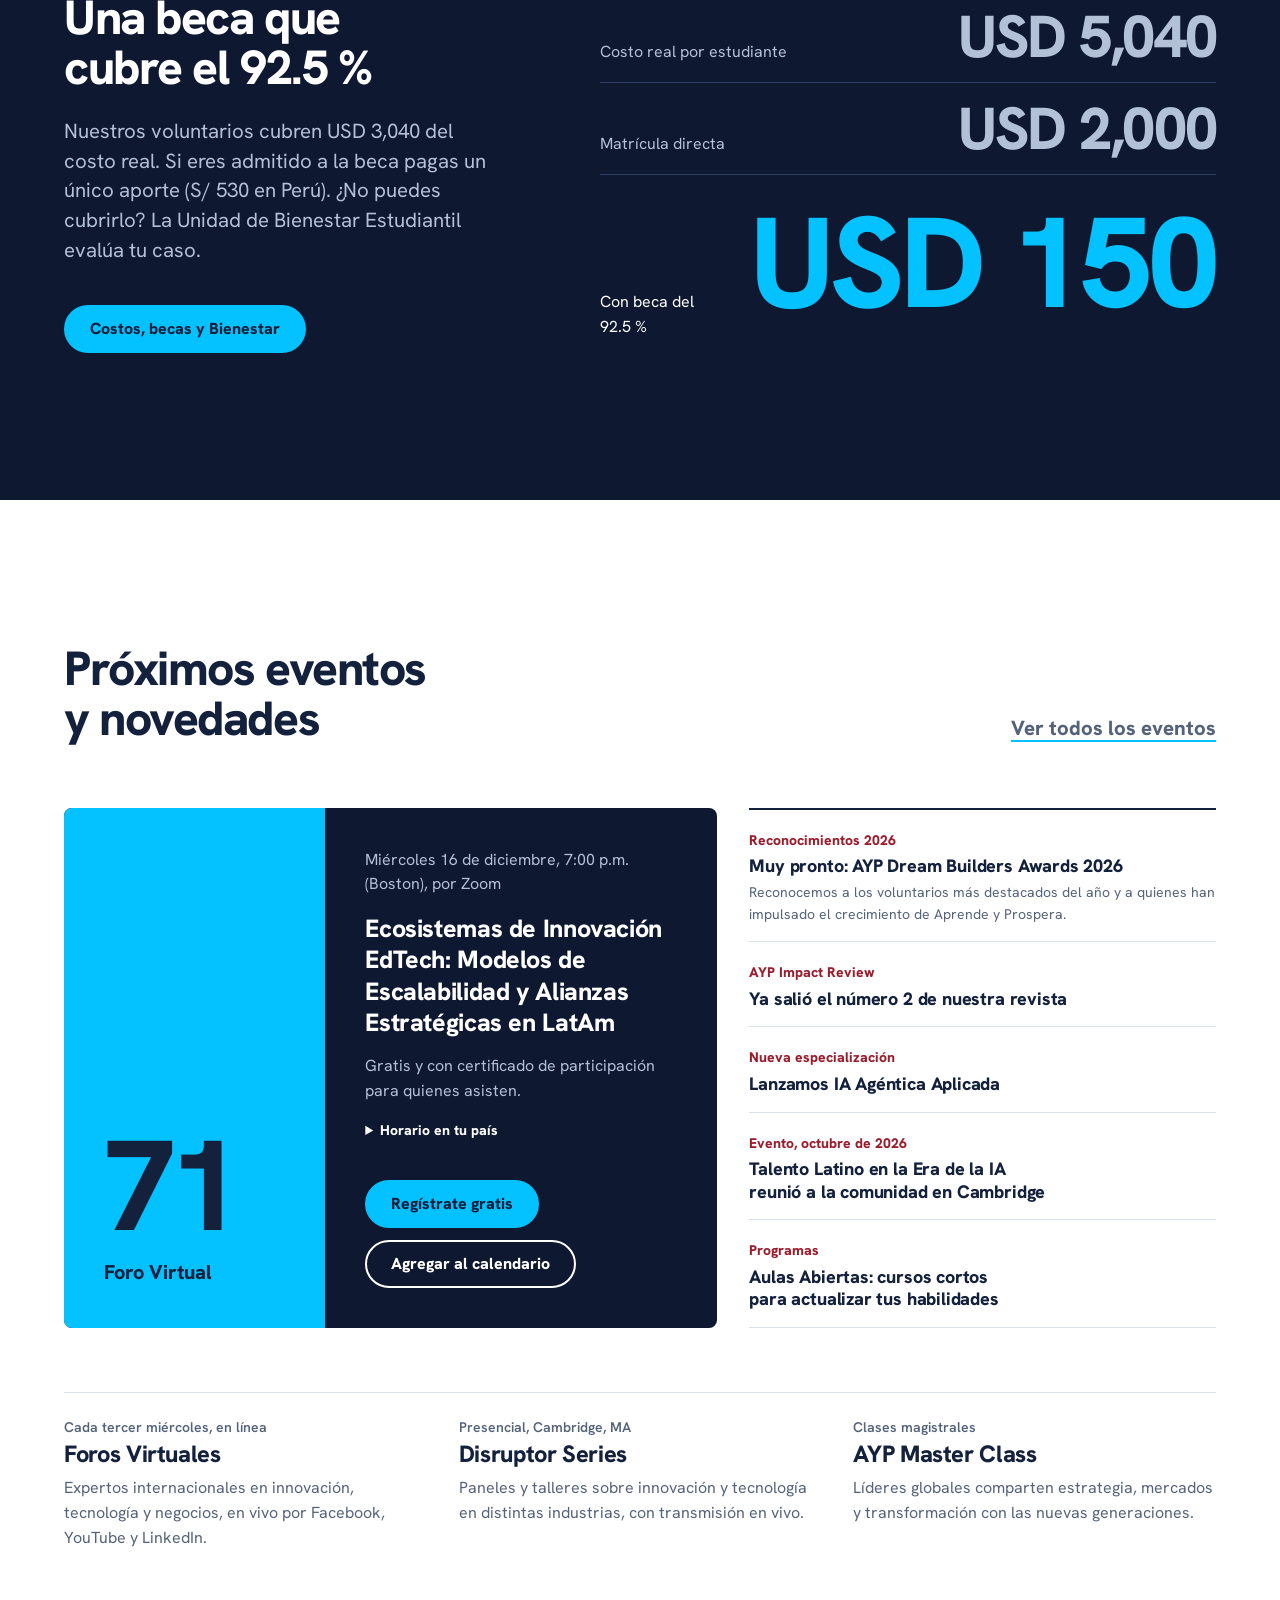
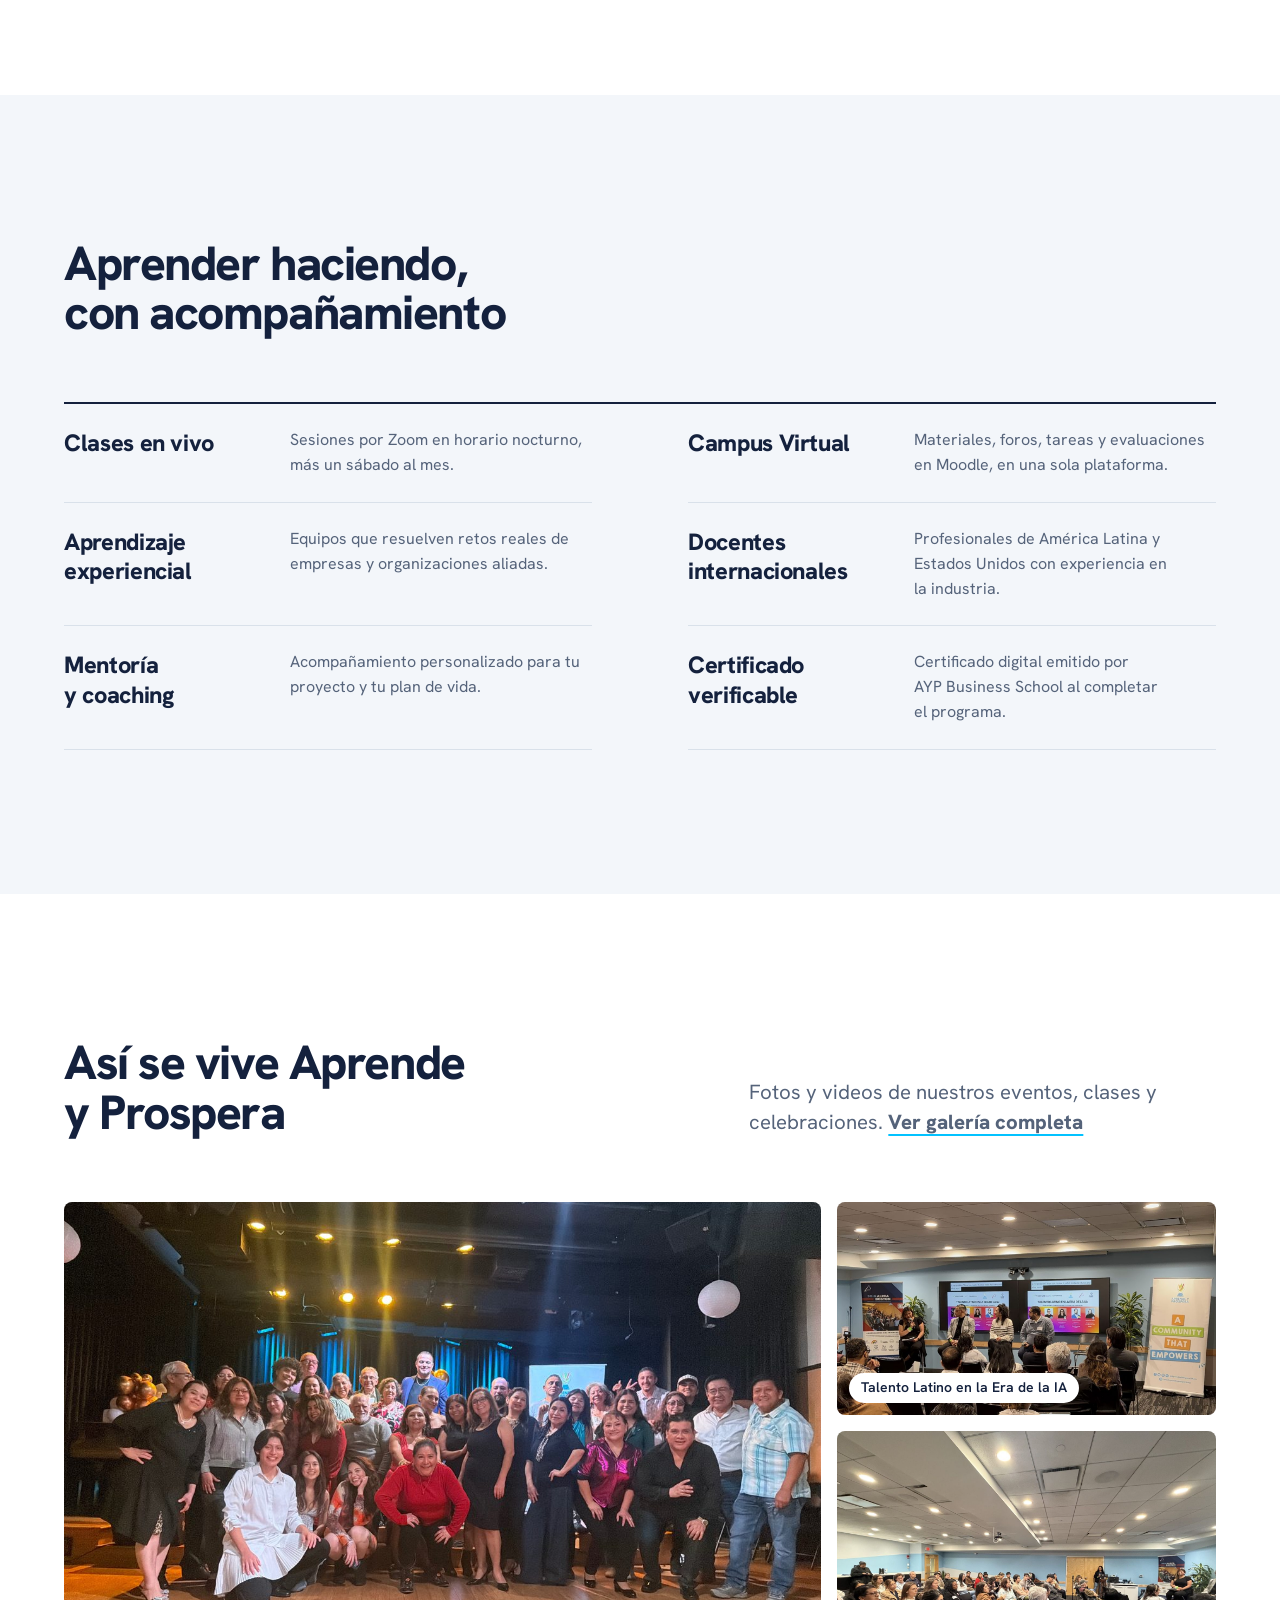
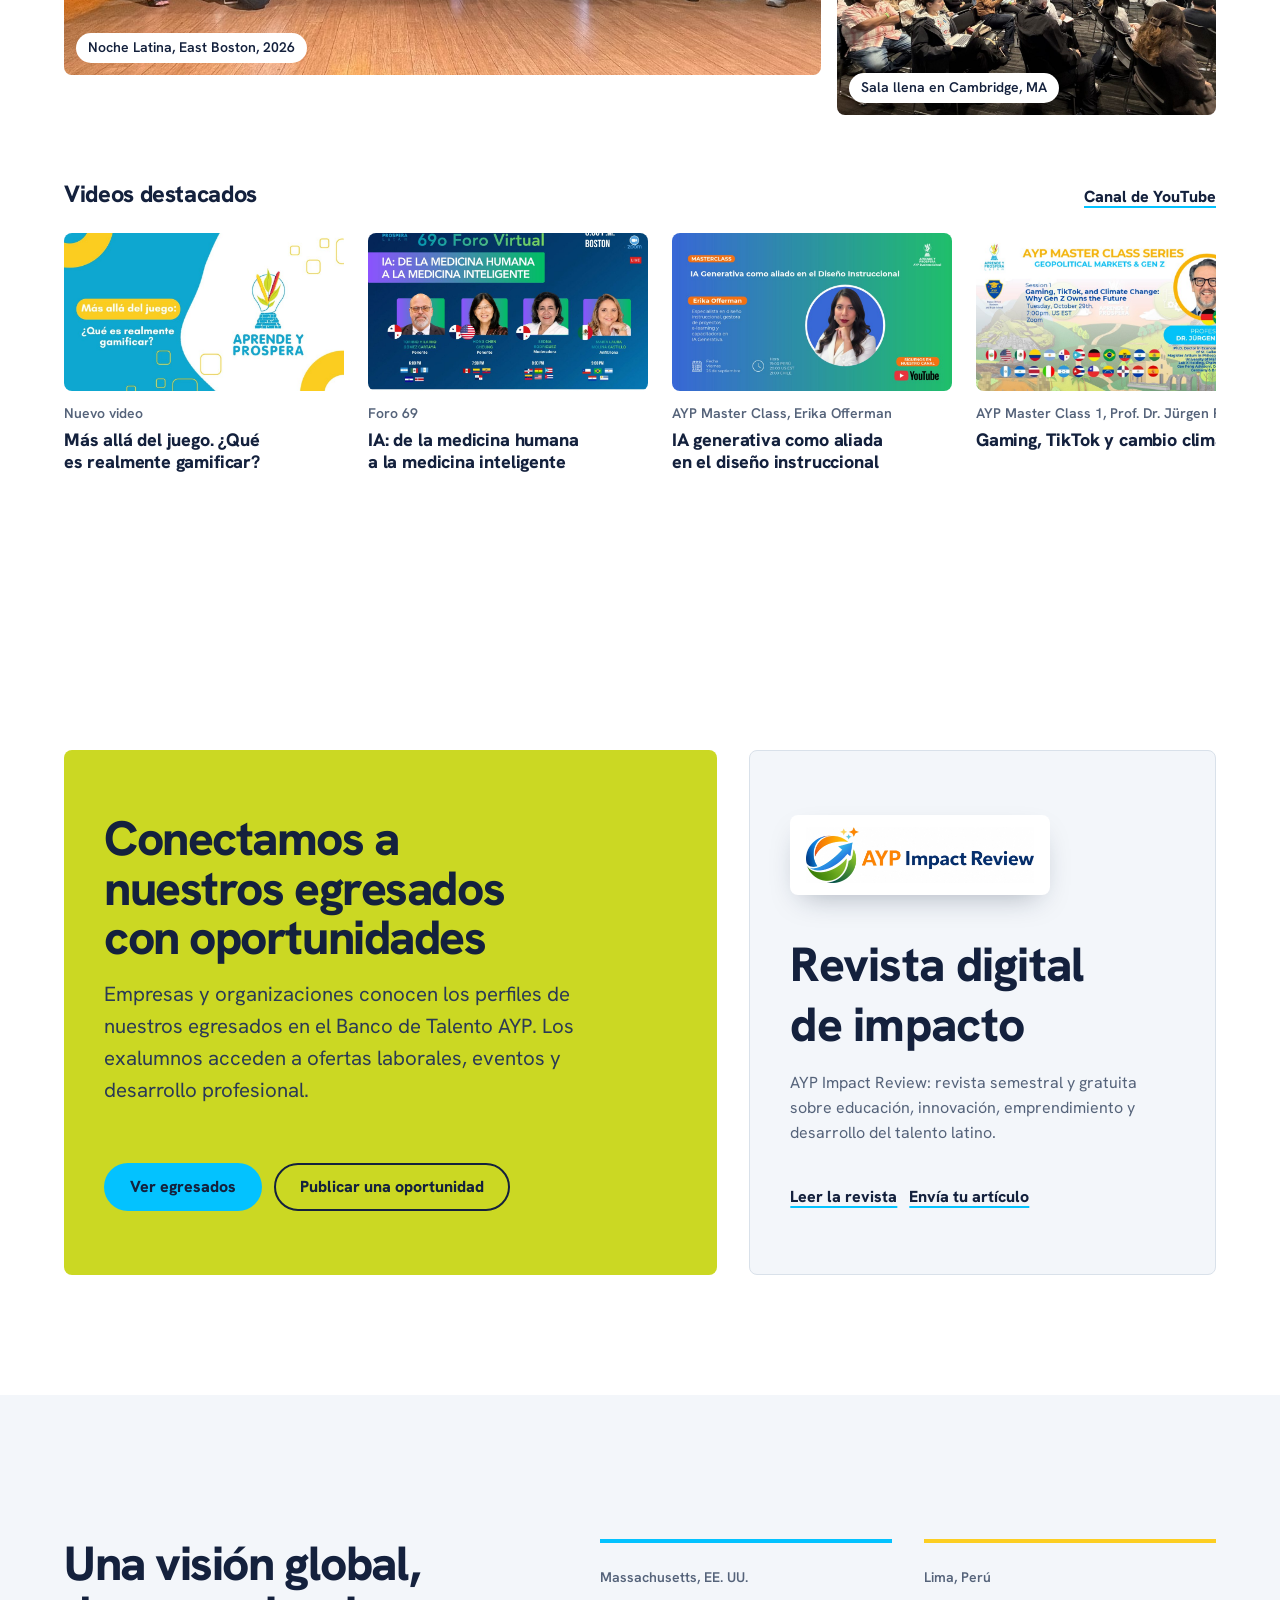
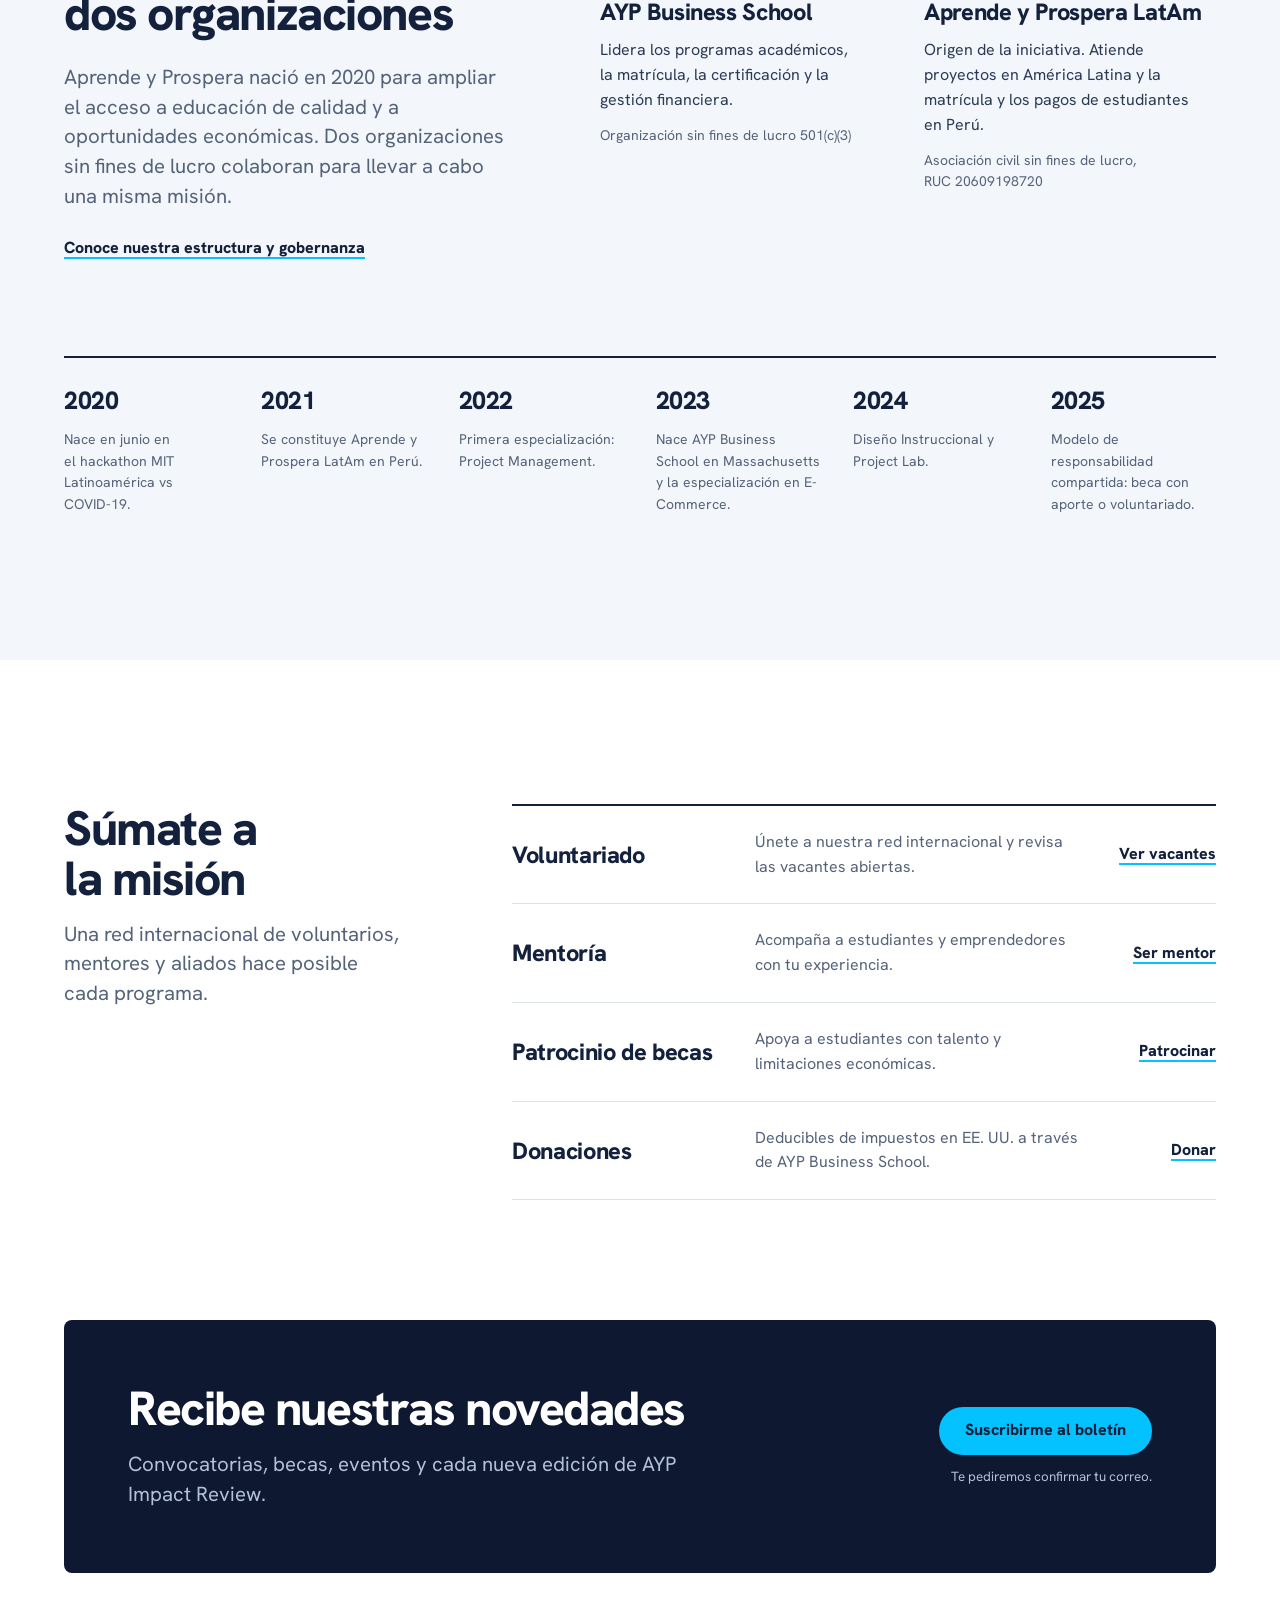
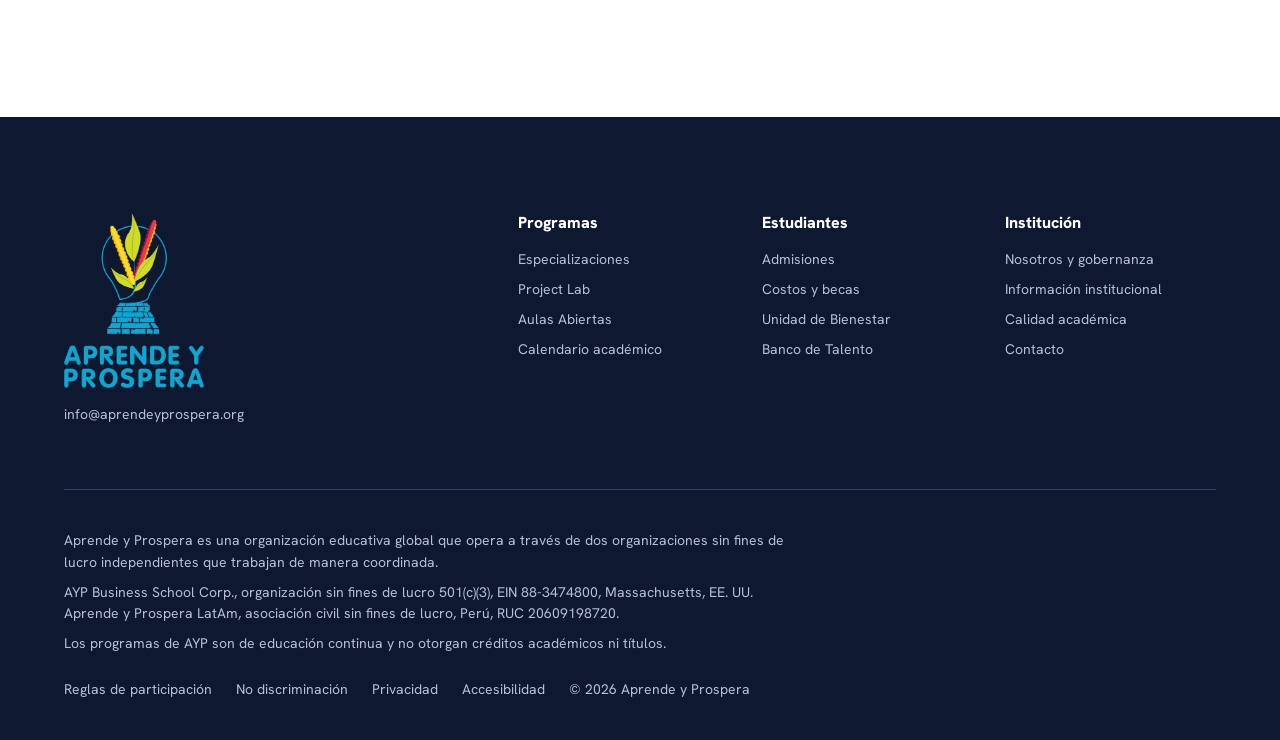
==== commit 47c1278c: "Ajusta el texto de la campaña NECHE Co-Authored-By: Claude Opus 5.5 <noreply@anthropic.com> Claude-S" ====
--- a/index.html
+++ b/index.html
@@ -368,7 +368,7 @@
   <div class="container grid">
     <div>
       <h2 id="neche-h">Camino al Reconocimiento de NECHE</h2>
-      <p class="lead">AYP Business School busca el reconocimiento de NECHE como proveedor de educación no acreditable. Tu donación nos ayuda a dar este paso por la calidad y la transparencia de nuestros programas.</p>
+      <p class="lead">AYP Business School busca el reconocimiento de NECHE como proveedor de educación sin crédito de calidad. Tu donación nos ayuda a dar este paso importante de respaldo a la calidad y la transparencia de nuestros programas.</p>
       <ul class="facts">
         <li><b>Para qué es:</b> pagar las tarifas del proceso de reconocimiento.</li>
         <li><b>Fecha límite:</b> 31 de diciembre de 2026.</li>
